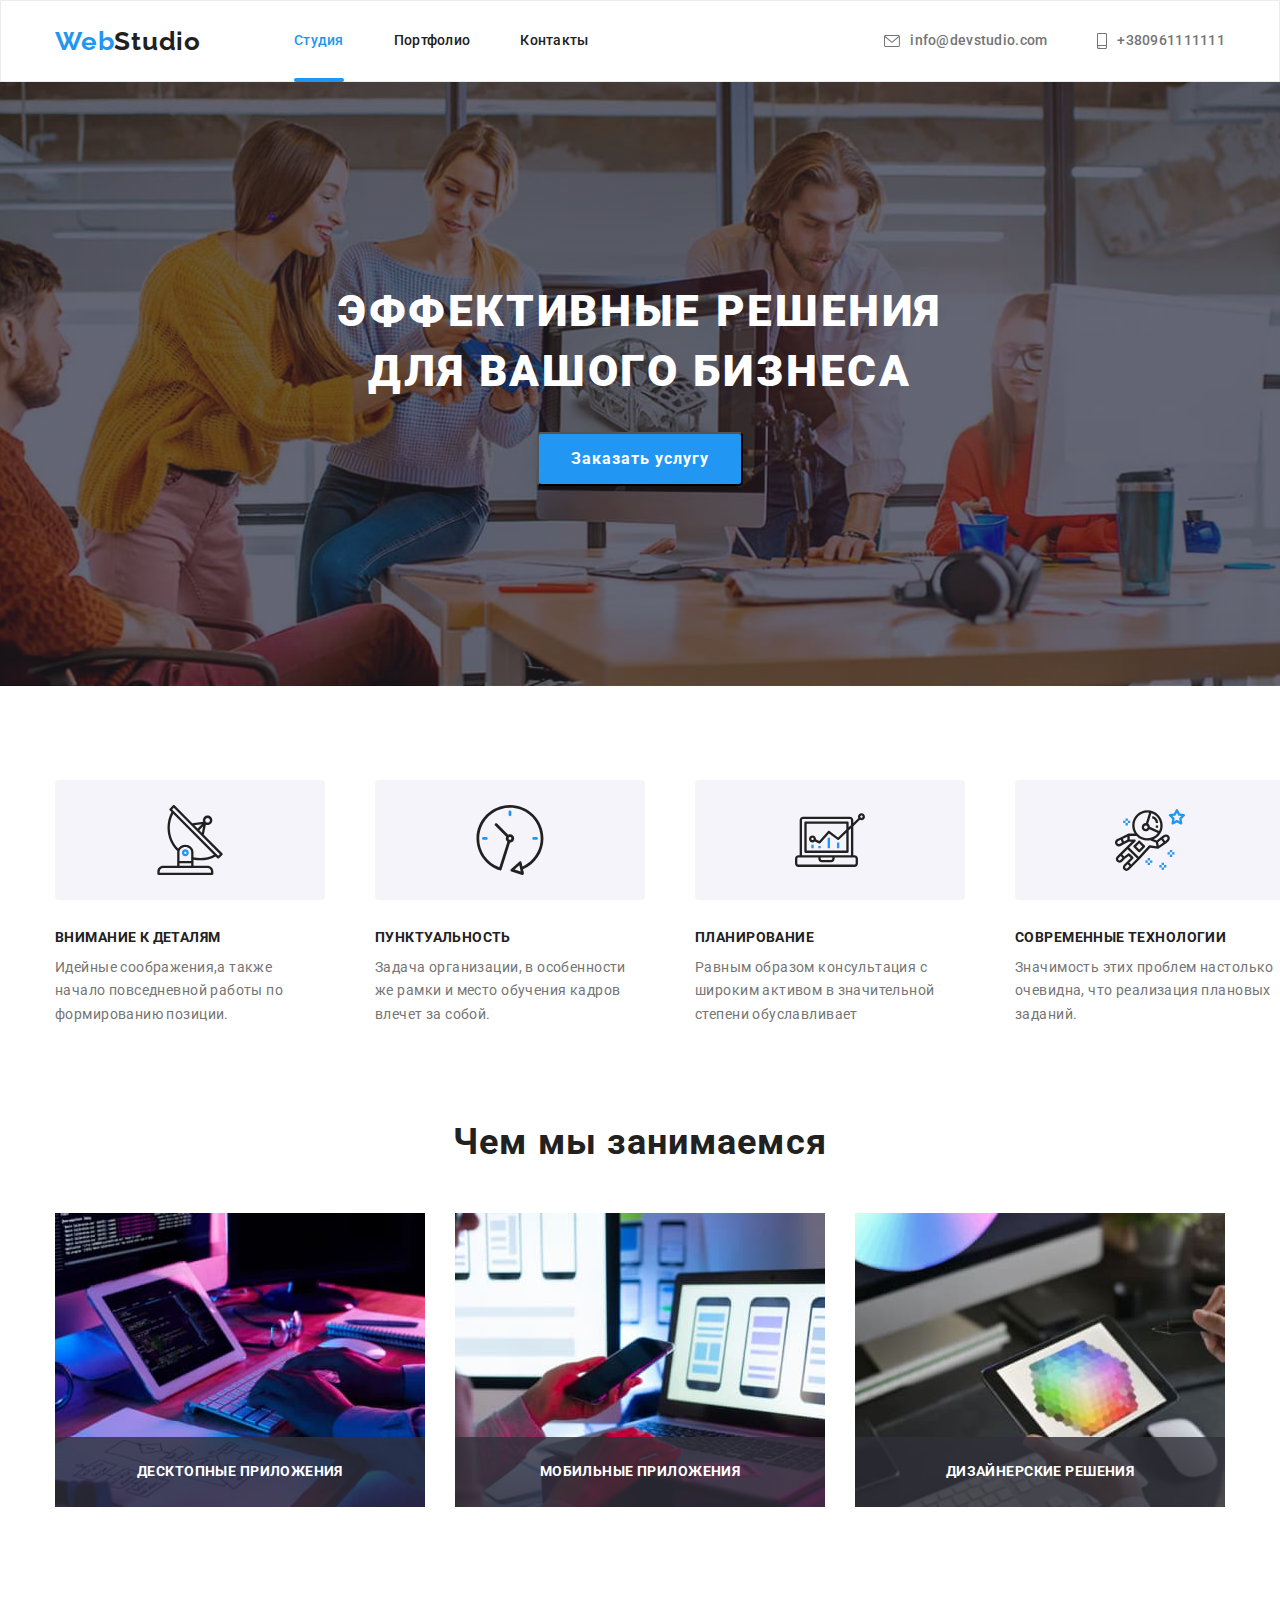
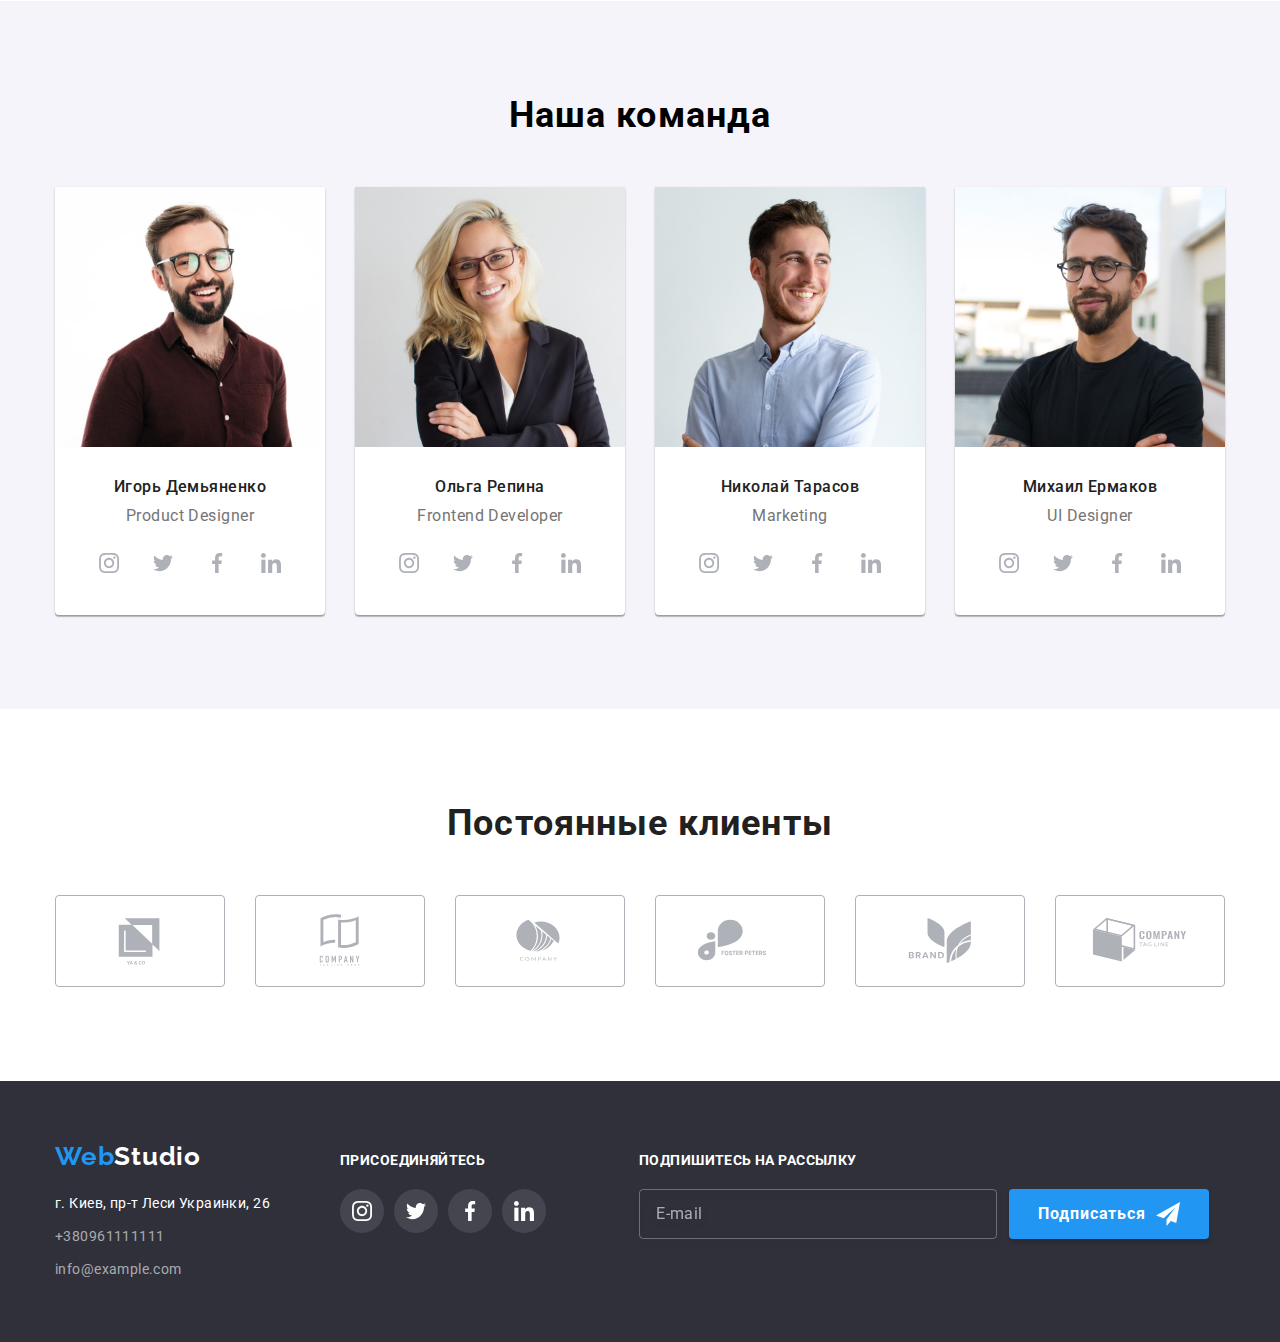
==== index.html @ d804adb1 "u" ====
<!DOCTYPE html>
<html lang="ru">
  <head>
    <meta charset="UTF-8" />
    <meta http-equiv="X-UA-Compatible" content="IE=edge" />
    <meta name="viewport" content="width=device-width, initial-scale=1.0" />
    <title>Document</title>
    <link rel="preconnect" href="https://fonts.googleapis.com" />
    <link rel="preconnect" href="https://fonts.gstatic.com" crossorigin />
    <link
      href="https://fonts.googleapis.com/css2?family=Raleway:wght@700&family=Roboto:wght@400;500;700;900&display=swap"
      rel="stylesheet"
    />
    <link
      rel="stylesheet"
      href="https://cdnjs.cloudflare.com/ajax/libs/modern-normalize/1.1.0/modern-normalize.min.css"
    />
    <link rel="stylesheet" href="./css/styles.css" />
  </head>

  <body>
    <header class="header">
      <div class="container header-container">
        <a href="" class="link logo-header"
          >Web<span class="logo-dark">Studio</span></a
        >
        <nav class="header-nav">
          <ul class="list header-list">
            <li class="header-item">
              <a class="current link header-link" href="./index.html">Студия</a>
            </li>
            <li class="header-item">
              <a class="link header-link" href="./portfolio.html">Портфолио</a>
            </li>
            <li class="header-item">
              <a class="link header-link" href="">Контакты</a>
            </li>
          </ul>
        </nav>
        <ul class="list header-contact">
          <li class="header-item">
            <a class="link header-mail" href="mailto:info@devstudio.com">
              <svg class="header-image-icon" width="16" height="12">
                <use href="./image/icons.svg#icon-envelope"></use>
              </svg>
              info@devstudio.com</a
            >
          </li>
          <li class="header-item">
            <a class="link header-tel" href="tel:+380961111111">
              <svg class="header-image-icon" width="10" height="16">
                <use href="./image/icons.svg#icon-smartphone"></use>
              </svg>
              +380961111111</a
            >
          </li>
        </ul>
      </div>
    </header>
    <main>
      <section class="hero">
        <div class="container">
          <h1 class="hero-title">Эффективные решения для вашого бизнеса</h1>
          <button type="button" class="hero-btn" data-modal-open>
            Заказать услугу
          </button>
        </div>
      </section>
      <section class="section">
        <div class="container">
          <h2 class="visually-hidden">Заголовок</h2>
          <ul class="list section-list">
            <li class="section-item">
              <div class="section-img">
                <svg class="section-image-icon" width="70" height="70">
                  <use href="./image/icons.svg#icon-antenna"></use>
                </svg>
              </div>
              <div class="section-inform">
                <h3 class="section-pretitle">ВНИМАНИЕ К ДЕТАЛЯМ</h3>
                <p class="section-text">
                  Идейные соображения,а также начало повседневной работы по
                  формированию позиции.
                </p>
              </div>
            </li>
            <li class="section-item">
              <div class="section-img">
                <svg class="section-image-icon" width="70" height="70">
                  <use href="./image/icons.svg#icon-clock"></use>
                </svg>
              </div>
              <div class="section-inform">
                <h3 class="section-pretitle">ПУНКТУАЛЬНОСТЬ</h3>
                <p class="section-text">
                  Задача организации, в особенности же рамки и место обучения
                  кадров влечет за собой.
                </p>
              </div>
            </li>
            <li class="section-item">
              <div class="section-img">
                <svg class="section-image-icon" width="70" height="70">
                  <use href="./image/icons.svg#icon-diagram"></use>
                </svg>
              </div>
              <div class="section-inform">
                <h3 class="section-pretitle">ПЛАНИРОВАНИЕ</h3>
                <p class="section-text">
                  Равным образом консультация с широким активом в значительной
                  степени обуславливает
                </p>
              </div>
            </li>
            <li class="section-item">
              <div class="section-img">
                <svg class="section-image-icon" width="70" height="70">
                  <use href="./image/icons.svg#icon-astronaut"></use>
                </svg>
              </div>
              <div class="section-inform">
                <h3 class="section-pretitle">СОВРЕМЕННЫЕ ТЕХНОЛОГИИ</h3>
                <p class="section-text">
                  Значимость этих проблем настолько очевидна, что реализация
                  плановых заданий.
                </p>
              </div>
            </li>
          </ul>
        </div>
      </section>
      <section class="work">
        <div class="container">
          <h2 class="work-title">Чем мы занимаемся</h2>
          <ul class="list work-list">
            <li class="work-item">
              <div class="work-item-img">
                <img
                  src="./image/img1.jpg"
                  alt="работа на планшете"
                  width="370"
                  height="294"
                />
                <p class="work-item-text">Десктопные приложения</p>
              </div>
            </li>
            <li class="work-item">
              <div class="work-item-img">
                <img
                  src="./image/img2.jpg"
                  alt="работа за ноутом"
                  width="370"
                  height="294"
                />
                <p class="work-item-text">Мобильные приложения</p>
              </div>
            </li>
            <li class="work-item">
              <div class="work-item-img">
                <img
                  src="./image/img3.jpg"
                  alt="работа на планшете2"
                  width="370"
                  height="294"
                />
                <p class="work-item-text">Дизайнерские решения</p>
              </div>
            </li>
          </ul>
        </div>
      </section>
      <section class="content">
        <div class="container">
          <h2 class="content-title">Наша команда</h2>
          <ul class="list content-list">
            <li class="content-item">
              <img
                src="./image/img4.jpg"
                alt="Игорь Демьяненко"
                width="270"
                height="260"
              />
              <div class="content-text">
                <h3 class="content-after-title">Игорь Демьяненко</h3>
                <p class="content-headline" lang="en">Product Designer</p>
                <ul class="content-team-list list">
                  <li class="content-team-item">
                    <a href="" class="content-team-link">
                      <svg class="content-team-icon" width="20" height="20">
                        <use href="./image/icons.svg#icon-instagram"></use>
                      </svg>
                    </a>
                  </li>
                  <li class="content-team-item">
                    <a href="" class="content-team-link">
                      <svg class="content-team-icon" width="20" height="20">
                        <use href="./image/icons.svg#icon-twitter"></use>
                      </svg>
                    </a>
                  </li>
                  <li class="content-team-item">
                    <a href="" class="content-team-link">
                      <svg class="content-team-icon" width="20" height="20">
                        <use href="./image/icons.svg#icon-facebook"></use>
                      </svg>
                    </a>
                  </li>
                  <li class="content-team-item">
                    <a href="" class="content-team-link">
                      <svg class="content-team-icon" width="20" height="20">
                        <use href="./image/icons.svg#icon-linkedin"></use>
                      </svg>
                    </a>
                  </li>
                </ul>
              </div>
            </li>
            <li class="content-item">
              <img
                src="./image/img5.jpg"
                alt="Ольга Репина"
                width="270"
                height="260"
              />
              <div class="content-text">
                <h3 class="content-after-title">Ольга Репина</h3>
                <p class="content-headline" lang="en">Frontend Developer</p>
                <ul class="content-team-list list">
                  <li class="content-team-item">
                    <a href="" class="content-team-link">
                      <svg class="content-team-icon" width="20" height="20">
                        <use href="./image/icons.svg#icon-instagram"></use>
                      </svg>
                    </a>
                  </li>
                  <li class="content-team-item">
                    <a href="" class="content-team-link">
                      <svg class="content-team-icon" width="20" height="20">
                        <use href="./image/icons.svg#icon-twitter"></use>
                      </svg>
                    </a>
                  </li>
                  <li class="content-team-item">
                    <a href="" class="content-team-link">
                      <svg class="content-team-icon" width="20" height="20">
                        <use href="./image/icons.svg#icon-facebook"></use>
                      </svg>
                    </a>
                  </li>
                  <li class="content-team-item">
                    <a href="" class="content-team-link">
                      <svg class="content-team-icon" width="20" height="20">
                        <use href="./image/icons.svg#icon-linkedin"></use>
                      </svg>
                    </a>
                  </li>
                </ul>
              </div>
            </li>
            <li class="content-item">
              <img
                src="./image/img6.jpg"
                alt="Николай Тарасов"
                width="270"
                height="260"
              />
              <div class="content-text">
                <h3 class="content-after-title">Николай Тарасов</h3>
                <p class="content-headline" lang="en">Marketing</p>
                <ul class="content-team-list list">
                  <li class="content-team-item">
                    <a href="" class="content-team-link">
                      <svg class="content-team-icon" width="20" height="20">
                        <use href="./image/icons.svg#icon-instagram"></use>
                      </svg>
                    </a>
                  </li>
                  <li class="content-team-item">
                    <a href="" class="content-team-link">
                      <svg class="content-team-icon" width="20" height="20">
                        <use href="./image/icons.svg#icon-twitter"></use>
                      </svg>
                    </a>
                  </li>
                  <li class="content-team-item">
                    <a href="" class="content-team-link">
                      <svg class="content-team-icon" width="20" height="20">
                        <use href="./image/icons.svg#icon-facebook"></use>
                      </svg>
                    </a>
                  </li>
                  <li class="content-team-item">
                    <a href="" class="content-team-link">
                      <svg class="content-team-icon" width="20" height="20">
                        <use href="./image/icons.svg#icon-linkedin"></use>
                      </svg>
                    </a>
                  </li>
                </ul>
              </div>
            </li>
            <li class="content-item">
              <img
                src="./image/img7.jpg"
                alt="Михаил Ермаков"
                width="270"
                height="260"
              />
              <div class="content-text">
                <h3 class="content-after-title">Михаил Ермаков</h3>
                <p class="content-headline" lang="en">UI Designer</p>
                <ul class="content-team-list list">
                  <li class="content-team-item">
                    <a href="" class="content-team-link">
                      <svg class="content-team-icon" width="20" height="20">
                        <use href="./image/icons.svg#icon-instagram"></use>
                      </svg>
                    </a>
                  </li>
                  <li class="content-team-item">
                    <a href="" class="content-team-link">
                      <svg class="content-team-icon" width="20" height="20">
                        <use href="./image/icons.svg#icon-twitter"></use>
                      </svg>
                    </a>
                  </li>
                  <li class="content-team-item">
                    <a href="" class="content-team-link">
                      <svg class="content-team-icon" width="20" height="20">
                        <use href="./image/icons.svg#icon-facebook"></use>
                      </svg>
                    </a>
                  </li>
                  <li class="content-team-item">
                    <a href="" class="content-team-link">
                      <svg class="content-team-icon" width="20" height="20">
                        <use href="./image/icons.svg#icon-linkedin"></use>
                      </svg>
                    </a>
                  </li>
                </ul>
              </div>
            </li>
          </ul>
        </div>
      </section>
      <section class="client">
        <div class="container">
          <h2 class="client-title">Постоянные клиенты</h2>
          <ul class="client-list list">
            <li class="client-item">
              <a href="" class="client-link">
                <svg class="client-icon" width="106" height="60">
                  <use href="./image/icons.svg#icon-YACO"></use>
                </svg>
              </a>
            </li>
            <li class="client-item">
              <a href="" class="client-link">
                <svg class="client-icon" width="106" height="60">
                  <use href="./image/icons.svg#icon-TAGLANE"></use>
                </svg>
              </a>
            </li>
            <li class="client-item">
              <a href="" class="client-link">
                <svg class="client-icon" width="106" height="60">
                  <use href="./image/icons.svg#icon-COMPANY"></use>
                </svg>
              </a>
            </li>
            <li class="client-item">
              <a href="" class="client-link">
                <svg class="client-icon" width="106" height="60">
                  <use href="./image/icons.svg#icon-FOSTER"></use>
                </svg>
              </a>
            </li>
            <li class="client-item">
              <a href="" class="client-link">
                <svg class="client-icon" width="106" height="60">
                  <use href="./image/icons.svg#icon-BRAND"></use>
                </svg>
              </a>
            </li>
            <li class="client-item">
              <a href="" class="client-link">
                <svg class="client-icon" width="106" height="60">
                  <use href="./image/icons.svg#icon-TAG"></use>
                </svg>
              </a>
            </li>
          </ul>
        </div>
      </section>
    </main>
    <footer class="footer">
      <div class="container footer-container">
        <div class="footer-address">
          <a href="" class="link logo-footer"
            >Web<span class="logo-white">Studio</span></a
          >
          <address>
            <ul class="list footer-list">
              <li class="footer-item">
                <a
                  class="link footer-link-location"
                  href="https://goo.gl/maps/i7HhmgkpNzpsG96B9"
                  target="_blank"
                  rel="noopener noreferrer"
                  >г. Киев, пр-т Леси Украинки, 26</a
                >
              </li>
              <li class="footer-item">
                <a class="link footer-link-tel" href="tel:+380961111111"
                  >+380961111111</a
                >
              </li>
              <li class="footer-item">
                <a class="link footer-link-mail" href="mailto:info@example.com"
                  >info@example.com</a
                >
              </li>
            </ul>
          </address>
        </div>
        <div class="footer-socialnetwork">
          <p class="footer-title">присоединяйтесь</p>
          <ul class="footer-network-list list">
            <li class="footer-network-item">
              <a href="" class="footer-network-link">
                <svg class="footer-network-icon" width="20" height="20">
                  <use href="./image/icons.svg#icon-instagram"></use>
                </svg>
              </a>
            </li>
            <li class="footer-network-item">
              <a href="" class="footer-network-link">
                <svg class="footer-network-icon" width="20" height="20">
                  <use href="./image/icons.svg#icon-twitter"></use>
                </svg>
              </a>
            </li>
            <li class="footer-network-item">
              <a href="" class="footer-network-link">
                <svg class="footer-network-icon" width="20" height="20">
                  <use href="./image/icons.svg#icon-facebook"></use>
                </svg>
              </a>
            </li>
            <li class="footer-network-item">
              <a href="" class="footer-network-link">
                <svg class="content-team-icon" width="20" height="20">
                  <use href="./image/icons.svg#icon-linkedin"></use>
                </svg>
              </a>
            </li>
          </ul>
        </div>
      
        <form class="subscribe-form">
          <p class="subscribe-name">Подпишитесь на рассылку</p>
          <div class="subscribe-wrapper">
              <input class="subscribe-input" type="text" name="subscribe" id="sbscr" placeholder="E-mail" />
              <button class="subscribe-btn" type="submit">Подписаться
                  <svg class="subscribe-icon" width="24" height="24">
                      <use href="./image/icons.svg#icon-footer-form"></use>
                  </svg>
              </button>
          </div>
      </form>
      </div>
    </footer>

    <div class="backdrop is-hidden" data-modal>
      <div class="modal is-hidden">
        <button type="button" class="modal-close-btn" data-modal-close>
          <svg class="modal-icon-close" 
            width="18" 
            height="18">
            <use href="./image/icons.svg#icon-close"></use>
          </svg>
        </button>

          <p class="contakt-form-text">Оставьте свои данные, мы вам перезвоним</p>
          
          <form class="contakt-form">

          <label class="contakt-form-field" for="name">Имя</label>
            <span class="contakt-form-imput-wrapper">
              <input name="user_name" class="contakt-form-input" type="text" required
              minlength="3" maxlength="10" pattern="^[a-zA-Z]+$"/>
                <svg class="contakt-form-input-icon" 
                  width="18" 
                  height="18">
                <use href="./image/icons.svg#icon-person-name"></use>
                </svg>
            </span>


          <label class="contakt-form-field" for="phone">Телефон</label>
            <span class="contakt-form-imput-wrapper">
              <input name="user_phone" class="contakt-form-input" type="tel"required/>
                <svg class="contakt-form-input-icon" 
                  width="18" 
                  height="18">
                <use href="./image/icons.svg#icon-form-imput-tel"></use>
                </svg>
            </span>


          <label class="contakt-form-field" for="email">Почта</label>
            <span class="contakt-form-imput-wrapper">
              <input name="user_mail" class="contakt-form-input" type="tel"required/>
                <svg class="contakt-form-input-icon" 
                  width="18" 
                  height="18">
                <use href="./image/icons.svg#icon-form-imput-mail"></use>
                </svg>
            </span>

          <label class="contakt-form-field" for="comments">Комментарий</label>
            <textarea name="user_message" class="contakt-form-message" placeholder="Введите текст"></textarea>

          <div class="contact-form-checkbox-wrapper">
            <input type="checkbox" name="accept-policy" class="chackbox-accept-policy visually-hidden"
              id="message" required />
            <label for="message" class="contact-form-checkbox-agreement">Соглашаюсь с рассылкой и принимаю&nbsp;
              <a class="policy" href="">Условия договора</a></label>
          </div>


      <button class="contact-form-submit-btn" type="submit">Отправить</button>
  </form>
      </div>
    </div>
    <script src="./js/modal.js"></script>
  </body>
</html>
---- css/styles.css ----
:root{
  --main-color: #212121;
  --color-title: #FFFFFF;
  --text-color: #757575;
  --color-hover: #2196F3;
  --background-header: #FFFFFF;
  --background-hero: #2F303A;
  --background-section: #E5E5E5;
  --background-content:#F5F4FA;
  --footer-color-logo: #FFFFFF;
  --header-boder-color: #ECECEC;
  --border-color:  #EEEEEE;
  --background-icon: #AFB1B8;
  --footer-icon: rgba(255, 255, 255, 0.1);
}
  


body {
  font-family: Roboto, sans-serif;  
}

h1,
h2,
h3,
p,
ul {
  margin: 0;
  padding: 0;
}


.list {
  list-style: none;
}

.link {
  text-decoration: none;
}

.visually-hidden {
  position: absolute;
  width: 1px;
  height: 1px;
  margin: -1px;
  border: 0;
  padding: 0;

  white-space: nowrap;
  clip-path: inset(100%);
  clip: rect(0 0 0 0);
  overflow: hidden;
}


.container{
  width: 1200px;
  padding-left: 15px;
  padding-right: 15px;
  margin: 0 auto;
}

img{
  display: block;
}

/* ---------------------------HEADER-----------------------------*/
.header {
  background-color: var(--header-background);

  border: 1px solid var(--header-boder-color);
}

.header-container {
  display: flex;
  align-items: center;
}
.header-list{
  display: flex;
  text-align: center;
}

.header-list .current {
  color: var(--color-hover);
}
.header-list .current {
  color: var(--color-hover);
}

.logo-header {
  display: inline-block;
  
  font-family: Raleway;
  font-weight: 700;
  font-size: 26px;
  line-height: 1.19;
  letter-spacing: 0.03em;

  color: var(--color-hover);

  margin-right: 93px;
  padding-top: 24px;
  padding-bottom: 24px;
}

.logo-dark {
  color: var(--main-color);
}


.header-item {
  
  font-weight: 500;
  font-size: 14px;
  line-height: 1.14;
  letter-spacing: 0.02em;

  color: var(--main-color);
  accent-color: green;
  
}

.header-item:not(:last-child) {
  margin-right: 50px;
}

.header-link {
  position: relative;
  display: inline-block;
  color: var(--main-color);
  padding: 32px 0;
  transition: color 250ms cubic-bezier(0.4, 0, 0.2, 1);
}

.header-link:hover,
.header-link:focus {
  color: var(--color-hover);
}

.current::after {
  display: block;
  position: absolute;
  bottom: -1px;
  content: '';
  width: 100%;
  height: 4px;
  background: #2196F3;
  border-radius: 2px;
 }


 .header-contact {
  display: flex;
  margin-left: auto;
}

.header-mail {
  font-weight: 500;
  font-size: 14px;
  line-height: 1.14;
  letter-spacing: 0.02em;

  color: var(--text-color);

  display: flex;
  align-items: center;
  padding: 32px 0;
  transition: color 250ms cubic-bezier(0.4, 0, 0.2, 1);
}

.header-image-icon {

  margin-right: 10px;
  fill: currentColor;
}

.header-tel {
  font-weight: 500;
  font-size: 14px;
  line-height: 1.14;
  letter-spacing: 0.02em;

  color: var(--text-color);

  display: flex;
  align-items: center;
  padding: 32px 0;
  transition: color 250ms cubic-bezier(0.4, 0, 0.2, 1);
}


.header-mail:hover,
.header-mail:focus {
  color: var(--color-hover);
}

.header-tel:hover,
.header-tel:focus {
  color: var(--color-hover);
}

/*------------------Hero-----------------*/

.hero {
  padding-top: 200px;
  padding-bottom: 200px;
  background-color: var(--background-hero);

  text-align: center;

  max-width:1600px;
  min-height: 600px;
  margin-left: auto;
  margin-right: auto;
  background-image: linear-gradient(
    rgba(47, 48, 58, 0.4), 
    rgba(47, 48, 58, 0.4)
  ), url(../image/ImgHERO.jpg);
  background-repeat: no-repeat;
  background-position: center;
  background-size: cover;
 
}


.hero-title {
  font-weight: 900;
  font-size: 44px;
  line-height: 1.36;
  letter-spacing: 0.06em;
  text-transform: uppercase;

  width: 696px;
 
  margin: auto;
  margin-bottom: 30px;
  
  color: var(--color-title);
}

.hero-btn {
  font-family: inherit;
  font-weight: 700;
  font-size: 16px;
  line-height: 1.87;
  text-align: center;
  letter-spacing: 0.06em;

  color: var(--color-title);
  background-color: var(--color-hover);

  cursor: pointer;
  border-radius: 4px;
  box-shadow: 0px 4px 4px rgba(0, 0, 0, 0.15);
  

  padding: 10px 32px;
  transition: background-color 250ms cubic-bezier(0.4, 0, 0.2, 1);

}

.hero-btn:hover,
.hero-btn:focus {
  background-color: var(--color-hover);
}

/*---------------------section----------------*/

.section {
  padding-top: 94px;
  padding-bottom: 94px;
  background-color: var(--section-background);
}

.section-list {
  display: flex;
}

.section-item:not(:last-child) {
  margin-right: 50px; /*?*/
}

.section-pretitle {
  font-weight: 700;
  font-size: 14px;
  line-height: 1.14;
  letter-spacing: 0.03em;
  text-transform: uppercase;

  color: var(--main-color);

  margin-bottom: 10px;
}

.section-text {
  font-weight: 400;
  font-size: 14px;
  line-height: 1.71;
  letter-spacing: 0.03em;

  color: var(--text-color);
}

.section-item {
  width: 270px;
  justify-content: center;
}

.section-image-list {
  display: flex;
  justify-content: center;
}

.section-image-item + .section-image-item {
  margin-left: 30px;
}

.section-img {
  width: 270px;
  height: 120px;
  display: flex;
  justify-content: center;
  align-items: center;
  border-radius: 4px;
  margin-bottom: 30px;


  background-color: #F5F4FA;
  color: #212121;
}

.section-image-icon{
  fill: currentColor;
}


/*----WORK---*/
.work {
  padding-bottom: 94px;
}

.work-list {
  display: flex;
}
.work-item:not(:last-child) {
  margin-right: 30px;
}

.work-title {
  font-weight: 700;
  font-size: 36px;
  line-height: 42px;
  text-align: center;
  letter-spacing: 0.03em;

  color: var(--main-color);

  margin-bottom: 50px;
}

.work-item {
  position: relative;
  display: flex;
}

.work-item-text {
position: absolute;

display: flex;
align-items: flex-end;
justify-content: center;
align-items: center;

font-family: 'Roboto';
font-weight: 700;
font-size: 14px;
line-height: 1.14;
text-align: center;

letter-spacing: 0.03em;
text-transform: uppercase;

background: rgba(47, 48, 58, 0.8);
color: #FFFFFF;


left: 0;
bottom: 0;
width: 100%;
height: 70px;
}


/*------------------------Content---------------*/

.content {
  padding-top: 94px;
  padding-bottom: 94px;
  background-color: var(--background-content);
}

.content-title {
  font-weight: 700;
  font-size: 36px;
  line-height: 1.16;
  text-align: center;
  letter-spacing: 0.03em;

  color: var(--content-title);

  margin-bottom: 50px;
}

.content-list {
  display: flex;
}

.content-item {
  height: 428px;

  width: 270px;
  border-radius: 0px 0px 4px 4px;
  background-color: var(--background-header);
  box-shadow: 0px 1px 3px rgba(0, 0, 0, 0.12), 
              0px 1px 1px rgba(0, 0, 0, 0.14), 
              0px 2px 1px rgba(0, 0, 0, 0.2);
  
}

.content-item:not(:last-child) {
  margin-right: 30px;
}

.content-text {
  padding: 30px 0;
}

.content-after-title {
  font-weight: 500;
  font-size: 16px;
  line-height: 1.19;
  text-align: center;
  letter-spacing: 0.03em;
  
  color: var(--main-color);

  margin-bottom: 10px;
}

.content-headline {
  font-weight: 400;
  font-size: 16px;
  line-height: 1.19;
  text-align: center;
  letter-spacing: 0.03em;
  color: var(--text-color);

  margin-bottom: 16px;
}

.content-team-list {
  display: flex;
  justify-content: center;
}

.content-team-item + .content-team-item {
  margin-left: 10px;
}

.content-team-link {
  width: 44px;
  height: 44px;
  display: flex;
  justify-content: center;
  align-items: center;
  border-radius: 50%;

  background-color: var(--background-header);
  color: var(--background-icon);
  transition: background-color 250ms cubic-bezier(0.4, 0, 0.2, 1);
}

.content-team-icon{
  fill: currentColor;
}

.content-team-link:hover,
.content-team-link:focus {
  background-color: var(--color-hover);
  color: var(--color-title);
}

.content-team-link:hover .content-team-icon,
.content-team-link:focus .content-team-icon {
  fill: var(--color-title);
}

/*-----------CLIENT--------------*/
.client {
  padding-top: 94px;
  padding-bottom: 94px;
}

.client-title {
  font-weight: 700;
  font-size: 36px;
  line-height: 1.16;
  text-align: center;
  letter-spacing: 0.03em;

  color: var(--main-color);

  margin-bottom: 50px;

}

.client-list {
  display: flex;
  justify-content: center;

}

.client-link {
  width: 170px;
  height: 92px;
  display: flex;
  justify-content: center;
  align-items: center;
  border-radius: 4px;
  border: 1px solid var(--background-icon);

  background-color: var(--background-header);
  color: var(--background-icon);
  transition: fill 250ms cubic-bezier(0.4, 0, 0.2, 1), border 250ms cubic-bezier(0.4, 0, 0.2, 1);

}

.client-item + .client-item {
  margin-left: 30px;
}

.client-icon {
 fill: currentColor;
}

.client-link:hover,
.client-link:focus {
  border: 1px solid var(--color-hover)
}

.client-link:hover .client-icon,
.client-link:focus .client-icon {
  fill: var(--color-hover);
}
/*------------Footer--------------*/

.footer {
  padding-top: 60px;
  padding-bottom: 60px;
  background-color: var(--background-hero);
}

.footer-container {
  display: flex;
  align-items: baseline;

}

.footer-address {
  margin-right: 70px;
}
.logo-white {
  color:var(--footer-color-logo);
}

.logo-footer {
  display: inline-block;
  
  font-family: Raleway;
  font-weight: 700;
  font-size: 26px;
  line-height: 1.19;
  letter-spacing: 0.03em;

  color: var(--color-hover);
  
  margin-bottom: 20px;
}

.footer-item:not(:last-child) {
  margin-bottom: 9px;
}


.footer-link-location {
  font-family: Roboto;
  font-style: normal;
  font-weight: 400;
  font-size: 14px;
  line-height: 1.71;
  letter-spacing: 0.03em;

  color: var(--color-title);

  margin-bottom: 9px;
  transition: color 250ms cubic-bezier(0.4, 0, 0.2, 1)

}

.footer-link-tel,
.footer-link-mail {
  font-weight: 400;
  font-style: normal;
  font-size: 14px;
  line-height: 1.71;
  letter-spacing: 0.03em;
  color: rgba(255, 255, 255, 0.6);
  transition: color 250ms cubic-bezier(0.4, 0, 0.2, 1)
}

.footer-tel {
  margin-bottom: 9px;
}

.footer-link-location:hover,
.footer-link-location:focus {
  color: #2196F3;
}

.footer-link-tel:hover,
.footer-link-tel:focus {
  color: #2196F3;
}

.footer-link-mail:hover,
.footer-link-mail:focus {
  color: #2196F3;
}


.footer-socialnetwork {
  margin-right: 93px;
}


.footer-title {
  font-weight: bold;
  font-size: 14px;
  line-height: 1.14;
  letter-spacing: 0.03em;
  text-transform: uppercase;
  

  color: #FFFFFF;

  margin-bottom: 20px;
}

.footer-network-list {
  display: flex;

}

.footer-network-link {
  width: 44px;
  height: 44px;
  display: flex;
  justify-content: center;
  align-items: center;
  border-radius: 50%;

  background-color: var(--footer-icon);
  color: var(--color-title);
  transition: background-color 250ms cubic-bezier(0.4, 0, 0.2, 1);
}

.footer-network-item:not(:last-child) {
  margin-right: 10px;
}

.footer-network-icon {
  fill: currentColor;
}

.footer-network-link:hover,
.footer-network-link:focus {
  background-color: var(--color-hover);
}

/*------------FORM FOOTER-----------*/

/*+*/.subscribe-name {
  margin-bottom: 20px;
  font-weight: 700;
  font-size: 14px;
  line-height: 1.14;
  letter-spacing: 0.03em;
  text-transform: uppercase;

  color: var(--color-title);
}

/*+*/.subscribe-wrapper {
  display: flex;
}

/*+*/.subscribe-input {
  width: 358px;
  height: 50px;
  padding-left: 16px;
  margin-right: 12px;

  border: 1px solid rgba(255, 255, 255, 0.3);
  box-sizing: border-box;
  filter: drop-shadow(0px 4px 4px rgba(0, 0, 0, 0.15));
  border-radius: 4px;

  background-color: transparent;
  color: var(--color-title);
  transition: border-color 250ms cubic-bezier(0.4, 0, 0.2, 1);
  }

  .subscribe-input:focus {
    outline: none;
    border-color: var(--color-hover);
  }

/*+*/.subscribe-input::placeholder {
  display: flex;
  align-items: center;

  font-weight: 400;
  font-size: 16px;
  line-height: 1.25;
  letter-spacing: 0.03em;

  color: rgba(255, 255, 255, 0.6);
}

/*+*/.subscribe-btn {
  display: flex;
  justify-content: center;
  align-items: center;
  width: 200px;
  height: 50px;
  padding: 0;
  cursor: pointer;
  
  box-shadow: 0px 4px 4px rgba(0, 0, 0, 0.15);
  border-radius: 4px;
  border: none;
  background: var(--color-hover);

  font-weight: 700;
  font-size: 16px;
  line-height: 30px;

  text-align: center;
  letter-spacing: 0.06em;

  color: var(--color-title);
}

/*+*/.subscribe-icon {
  margin-left: 10px;
}


  


/*--------------------Navigation----------------*/
.navigation {
  padding-top: 94px;
  padding-bottom: 94px;
}

.navigation-list {
  display: flex;
  justify-content: center;
  margin-bottom: 50px;
}

.navigation-list .active {
  background-color: var(--color-hover);
  box-shadow: 0px 3px 1px rgba(0, 0, 0, 0.1), 0px 1px 2px rgba(0, 0, 0, 0.08), 0px 2px 2px rgba(0, 0, 0, 0.12);
  border-radius: 4px;
  color: var(--background-header);
}

.btn-item:not(:last-child) {
  margin-right: 8px;
}

.navigation-btn {
  font-weight: 500;
  font-size: 16px;
  line-height: 1.62;
  text-align: center;
  letter-spacing: 0.03em; 

  color: var(--main-color);
  background-color: var(--background-content);
  border-radius: 4px;
  border: var(--border-color);

  cursor: pointer;

  padding: 6px 22px;
  transition: background-color 250ms cubic-bezier(0.4, 0, 0.2, 1),
  color 250ms cubic-bezier(0.4, 0, 0.2, 1), 
  box-shadow 250ms cubic-bezier(0.4, 0, 0.2, 1);
}

.navigation-btn:not(:last-child) {
  margin-right: 8px;
}


.navigation-btn:hover,
.navigation-btn:focus {
  background-color: var(--color-hover);
  color: var(--footer-color-logo);
  box-shadow: 0px 3px 1px rgba(0, 0, 0, 0.1), 
              0px 1px 2px rgba(0, 0, 0, 0.08), 
              0px 2px 2px rgba(0, 0, 0, 0.12);
}

.nav-list {
  display: flex;
  flex-wrap: wrap;
}

.navigation-item {
  text-align: left;
  width: 370px;
  margin-right: 30px;
  margin-bottom: 30px;


}

.navigation-link {
  display: block;
}

.navigation-item:nth-child(3n) {
  margin-right: 0;
}

.navigation-item:nth-last-child(-n + 3) {
  margin-bottom: 0;
}

.navigation-link:hover,
.navigation-link:focus {
  box-shadow: 0px 1px 1px rgba(0, 0, 0, 0.12), 
              0px 4px 4px rgba(0, 0, 0, 0.06), 
              1px 4px 6px rgba(0, 0, 0, 0.16);

}

.nav-text {
  padding: 20px 24px;

  border: 1px solid var(--border-color);
}

.navigation-title {
  font-weight: 700;
  font-size: 18px;
  line-height: 2.00; 
  letter-spacing: 0.06em;

  color: var(--main-color);

  margin-bottom: 4px;
}

.navigation-text {
  font-weight: 400;
  font-size: 16px;
  line-height: 1.87;
  letter-spacing: 0.03em;

  color: var(--text-color);
}

.navigation-link-img {
  position: relative;
  overflow: hidden;
}

.overlay{
position: absolute;
font-family: 'Roboto';
font-weight: 400;
font-size: 18px;
line-height: 1.56;
letter-spacing: 0.03em;
text-align: left;
background-color: rgba(33, 150, 243, 0.9);
color: var(--color-title);
padding: 63px 24px; 
top: 0;
left: 0;
width: 100%;
height: 100%;
transform: translateY(100%);
transition: transform 250ms cubic-bezier(0.4, 0, 0.2, 1);
}

.navigation-link:hover .overlay,
.navigation-link:focus .overlay {
  transform: translateY(0%)
}

/*-----------------MODAL-----------------------*/

.backdrop{
  position: fixed;
  top: 0;
  left: 0;
  width: 100vw;
  height: 100vh;
  background-color: rgba(0, 0, 0, 0.2);
  transition: opacity 250ms cubic-bezier(0.4, 0, 0.2, 1), visibility 250ms cubic-bezier(0.4, 0, 0.2, 1);
}

.backdrop.is-hidden {
  opacity: 0;
  visibility: hidden;
  pointer-events: none;
  }


.modal {
  position: absolute;
  top: 50%;
  left: 50%;
  transform: translate(-50%, -50%);
  width: 528px;
  height: 581px;

  background-color: #FFFFFF;
  box-shadow: 0px 1px 3px rgba(0, 0, 0, 0.12), 0px 1px 1px rgba(0, 0, 0, 0.14), 0px 2px 1px rgba(0, 0, 0, 0.2);
  border-radius: 4px;

  padding: 40px;
}

.modal-close-btn {
  position: absolute;

  display: flex;
  justify-content: center;
  align-items: center;

  top: 8px;
  right: 8px;
  width: 30px;
  height: 30px;
  
  border-radius: 50%;
  background: #FFFFFF;
  border: 1px solid rgba(0, 0, 0, 0.1);
  box-sizing: border-box;
  padding: 0;
  cursor: pointer;

}

.modal-close-btn:hover .modal-icon-close,
.modal-close-btn:focus .modal-icon-close {
  fill: var(--color-hover);
}

.modal-icon-close {
  transition: fill 250ms cubic-bezier(0.4, 0, 0.2, 1);
}

.contakt-form-input-icon {
  position: absolute;
  top: 50%;
  left: 12px;
  transform: translateY(-50%);
  display: block;
  transition: fill 250ms cubic-bezier(0.4, 0, 0.2, 1);
  }

  /*---------------------FORM---------------------*/
.contakt-form-text {
  font-weight: 700;
  font-size: 20px;
  line-height: 23px;
  text-align: center;
  letter-spacing: 0.03em;

  margin-bottom: 12px;

  color: #212121;
}

.contakt-form-field {
  display: block;

  font-family: 'Roboto';
  font-style: normal;
  font-weight: 400;
  font-size: 12px;
  line-height: 1.17;
  letter-spacing: 0.01em;

  color: #757575;

  margin-bottom: 4px;
}

  /*+*/.contakt-form-input {
  padding: 0;
  width: 100%;
  height: 40px;
  padding-left: 42px;

  border: 1px solid rgba(33, 33, 33, 0.2);
  box-sizing: border-box;
  border-radius: 4px;

  transition: border-color 250ms cubic-bezier(0.4, 0, 0.2, 1);
}

/*+*/.contakt-form-input:focus {
  outline: none;
  border-color: var(--color-hover);
}

/*+*/.contakt-form-input:focus + .contakt-form-input-icon{
  fill: var(--color-hover);
}

.contakt-form-input-icon{
  outline: none;
}

/*+*/.contakt-form-imput-wrapper {
  position: relative;
  display: block;

  margin-bottom: 10px;
}

/*+*/.contakt-form-input-icon{
  position: absolute;
  display: block;
  top: 50%;
  left: 12px;

  transform: translateY(-50%);
}

.contact-form-checkbox-wrapper {
  margin-bottom: 30px;
}

/*+*/.contakt-form-message{
  width: 100%;
  height: 120px;
  padding: 12px 16px;
  resize: none;
  margin-bottom: 20px;

  border: 1px solid rgba(33, 33, 33, 0.2);
  box-sizing: border-box;
  border-radius: 4px;
  transition: border-color 250ms cubic-bezier(0.4, 0, 0.2, 1)
}

/*+*/.contact-form-message::placeholder {
  color: rgba(117, 117, 117, 0.5);
}

/*+*/.contakt-form-message:focus{
  outline: none;
  border-color: var(--color-hover)
}

/*+*/.contact-form-submit-btn {
  display: flex;
  justify-content: center;
  align-items: center;
  text-align: center;
  width: 200px;
  height: 50px;
  padding: 0;
  margin: auto;
  
  font-weight: 700;
  font-size: 16px;
  line-height: 1.88;
  letter-spacing: 0.06em;

  color: var(--background-header);
  background: var(--color-hover);
  box-shadow: 0px 4px 4px rgba(0, 0, 0, 0.15);
  border-radius: 4px;
  transition: backround 250ms cubic-bezier(0.4, 0, 0.2, 1);
}

/*+*/.contact-form-checkbox-agreement::before {
  content: "";
  display: flex;
  justify-content: center;
  align-items: center;

  width: 16px;
  height: 16px;
  margin-right: 8px;
  margin-top: 3px;
  
  border: 2px solid var(--main-color);
  border-radius: 3px;
  cursor: pointer;
  transition: border-color 250ms cubic-bezier(0.4, 0, 0.2, 1);
}

/*+*/.contact-form-checkbox-agreement {
  display: flex;
  justify-content: center;
  font-weight: 400;
  font-size: 14px;
  line-height: 1.71;
  letter-spacing: 0.03em;

  color: var(--text-color);
  
}


/*+*/.chackbox-accept-policy:checked + .contact-form-checkbox-agreement::before {
  background-image: url(../image/icon-check.svg);
  background-position: center;
}

/*+*/.chackbox-accept-policy:focus + .contact-form-checkbox-agreement::before {
  outline: none;
  border-color: var(--color-hover);
}

/*+*/.chackbox-accept-policy:hover + .contact-form-checkbox-agreement::before {
  outline: none;
  border-color: var(--color-hover);
}

.contact-form-submit-btn:hover,
.contact-form-submit-btn:focus {
  background: #188CE8; 
}

/*+*/.policy {
  font-style: normal;
  font-weight: 400;
  font-size: 14px;
  line-height: 1.71;
  letter-spacing: 0.03em;
  text-decoration-line: underline;

  color:var(--color-hover);
}

/*+*/.visually-hidden {
  position: absolute;
  border: 0;
  padding: 0;
  white-space: nowrap;
  clip-path: inset(100%);
  clip: rect(0 0 0 0);
  overflow: hidden;
}
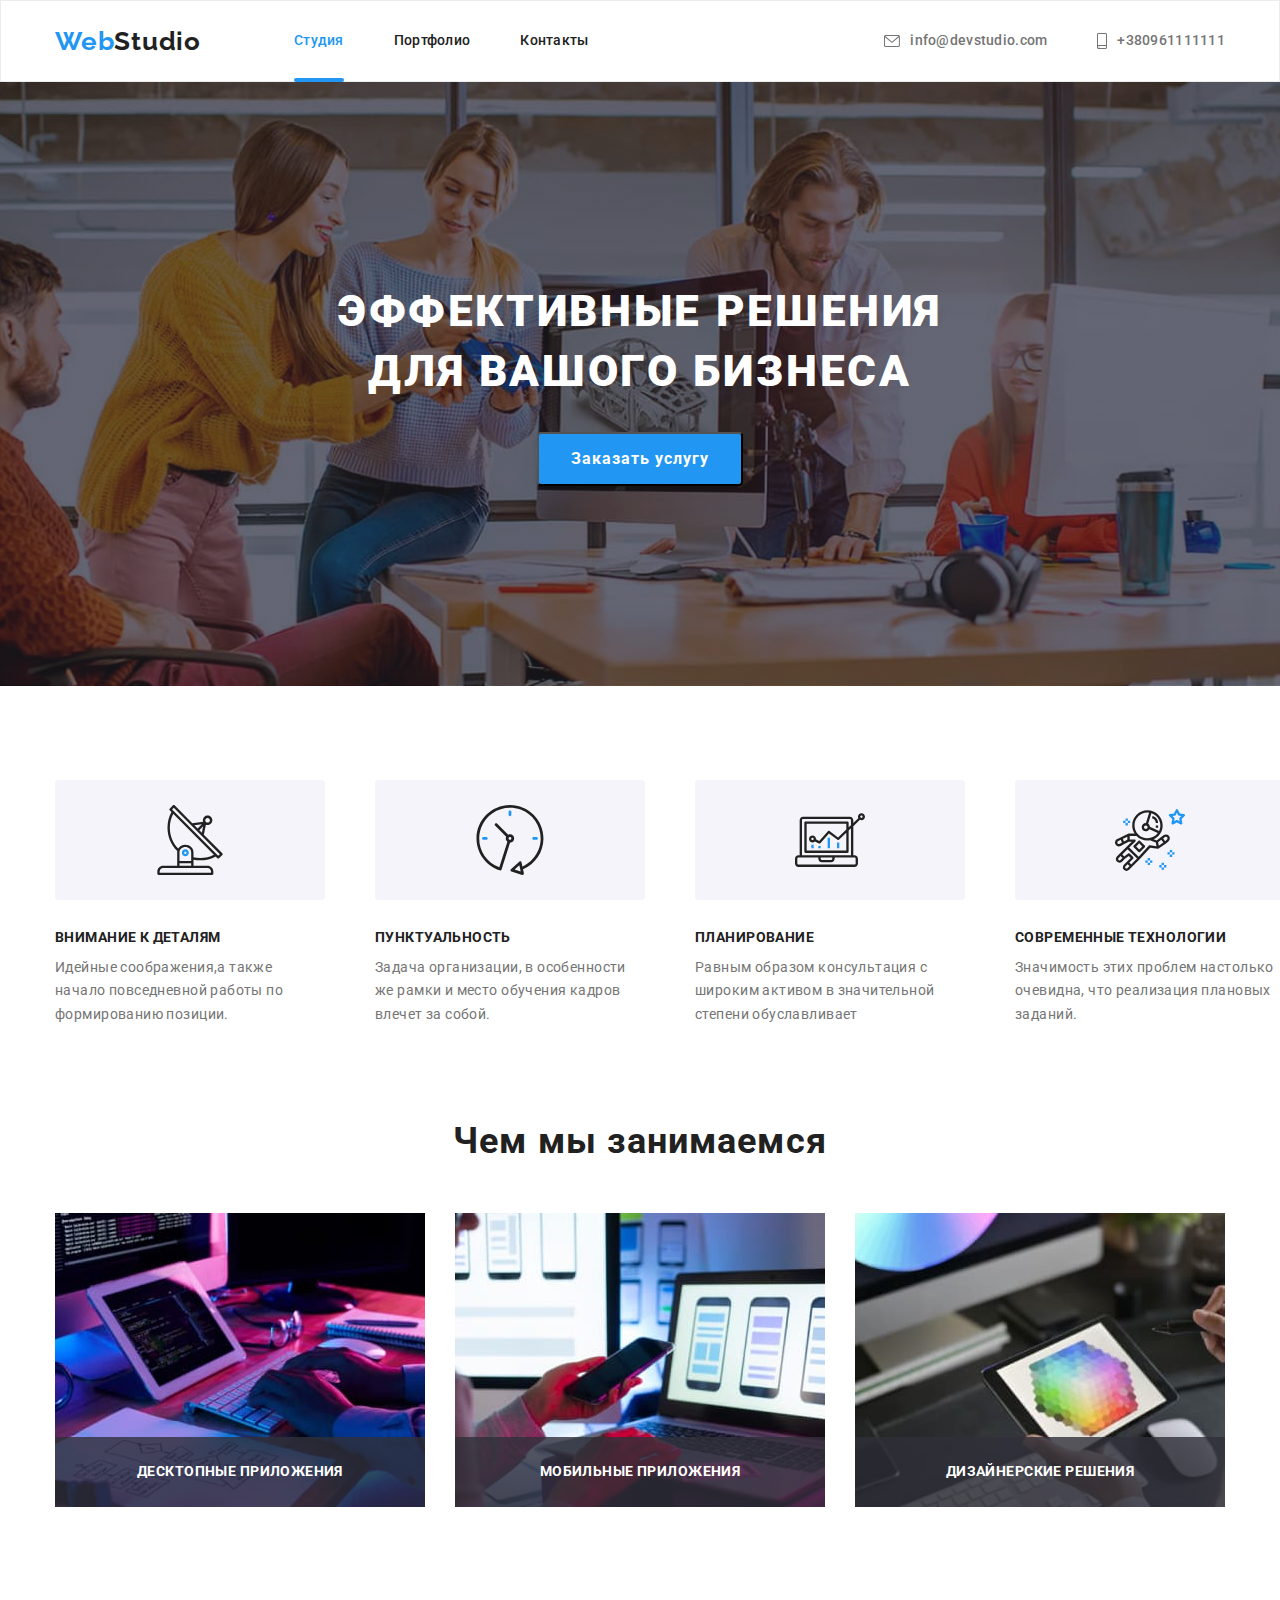
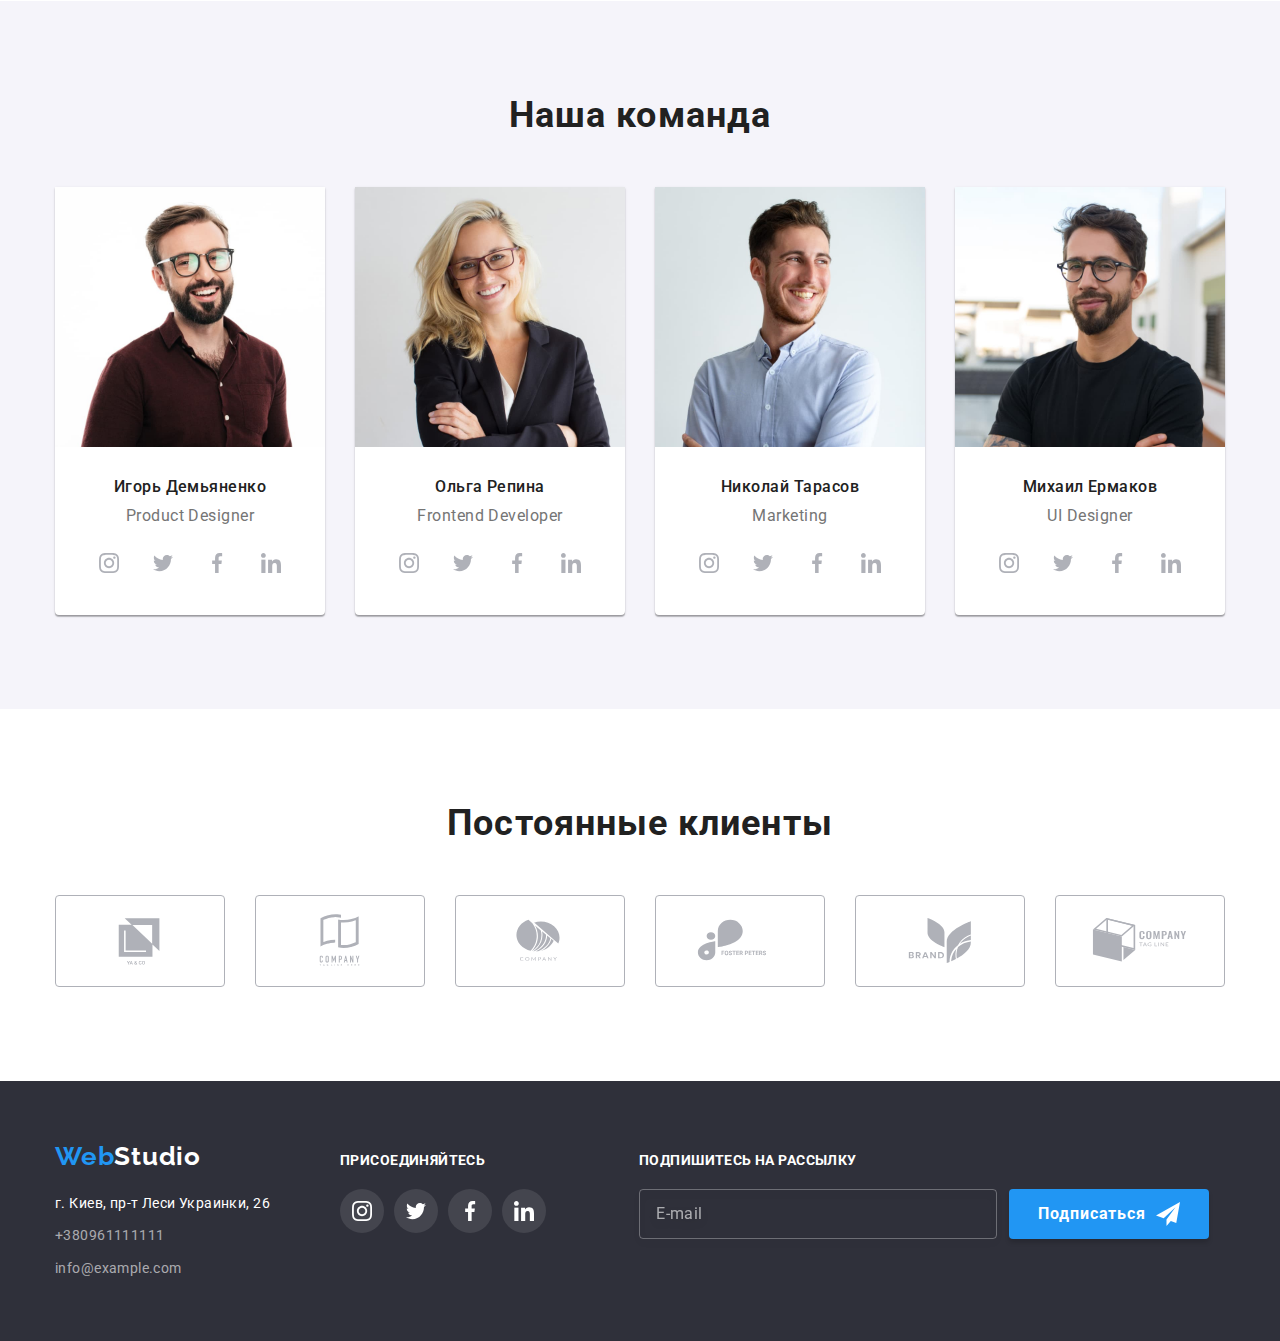
==== commit 47ba764d: "1" ====
--- a/index.html
+++ b/index.html
@@ -15,7 +15,7 @@
       rel="stylesheet"
       href="https://cdnjs.cloudflare.com/ajax/libs/modern-normalize/1.1.0/modern-normalize.min.css"
     />
-    <link rel="stylesheet" href="./css/styles.css" />
+    <link rel="stylesheet" href="./css/main.min.css" />
   </head>
 
   <body>
@@ -60,7 +60,7 @@
     <main>
       <section class="hero">
         <div class="container">
-          <h1 class="hero-title">Эффективные решения для вашого бизнеса</h1>
+          <h1 class="main-title">Эффективные решения для вашого бизнеса</h1>
           <button type="button" class="hero-btn" data-modal-open>
             Заказать услугу
           </button>
@@ -131,7 +131,7 @@
       </section>
       <section class="work">
         <div class="container">
-          <h2 class="work-title">Чем мы занимаемся</h2>
+          <h2 class="title">Чем мы занимаемся</h2>
           <ul class="list work-list">
             <li class="work-item">
               <div class="work-item-img">
@@ -171,7 +171,7 @@
       </section>
       <section class="content">
         <div class="container">
-          <h2 class="content-title">Наша команда</h2>
+          <h2 class="title">Наша команда</h2>
           <ul class="list content-list">
             <li class="content-item">
               <img
@@ -346,7 +346,7 @@
       </section>
       <section class="client">
         <div class="container">
-          <h2 class="client-title">Постоянные клиенты</h2>
+          <h2 class="title">Постоянные клиенты</h2>
           <ul class="client-list list">
             <li class="client-item">
               <a href="" class="client-link">
--- a/css/main.min.css
+++ b/css/main.min.css
@@ -0,0 +1,2 @@
+:root{--main-color: #212121;--color-title: #FFFFFF;--text-color: #757575;--color-hover: #2196F3;--background-header: #FFFFFF;--background-hero: #2F303A;--background-section: #E5E5E5;--background-content:#F5F4FA;--footer-color-logo: #FFFFFF;--header-boder-color: #ECECEC;--border-color:  #EEEEEE;--background-icon: #AFB1B8;--footer-icon: rgba(255, 255, 255, 0.1)}.visually-hidden{position:absolute;width:1px;height:1px;margin:-1px;border:0;padding:0;white-space:nowrap;clip-path:inset(100%);clip:rect(0 0 0 0);overflow:hidden}body{font-family:Roboto, sans-serif}h1,h2,h3,p,ul{margin:0;padding:0}.list{list-style:none}.link{text-decoration:none}img{display:block}.container{width:1200px;padding-left:15px;padding-right:15px;margin:0 auto}.logo-header{display:inline-block;font-family:Raleway;font-weight:700;font-size:26px;line-height:1.19;letter-spacing:0.03em;color:var(--color-hover);margin-right:93px;padding-top:24px;padding-bottom:24px}.logo-dark{color:var(--main-color)}.logo-footer{display:inline-block;font-family:Raleway;font-weight:700;font-size:26px;line-height:1.19;letter-spacing:0.03em;color:var(--color-hover);margin-bottom:20px}.logo-white{color:var(--footer-color-logo)}.main-title{font-weight:900;font-size:44px;line-height:1.36;letter-spacing:0.06em;text-transform:uppercase;width:696px;margin:auto;margin-bottom:30px;color:var(--color-title)}.title{font-weight:700;font-size:36px;line-height:1.16;text-align:center;letter-spacing:0.03em;color:var(--main-color);margin-bottom:50px}.content-team-link{width:44px;height:44px;display:flex;justify-content:center;align-items:center;border-radius:50%;background-color:var(--background-header);color:var(--background-icon);transition:background-color 250ms cubic-bezier(0.4, 0, 0.2, 1)}.content-team-link:hover,.content-team-link:focus{background-color:var(--color-hover);color:var(--color-title)}.content-team-link:hover .content-team-icon,.content-team-link:focus .content-team-icon{fill:var(--color-title)}.content-team-icon{fill:currentColor}.footer-network-list{display:flex}.footer-network-link{width:44px;height:44px;display:flex;justify-content:center;align-items:center;border-radius:50%;background-color:var(--footer-icon);color:var(--color-title);transition:background-color 250ms cubic-bezier(0.4, 0, 0.2, 1)}.footer-network-link:hover,.footer-network-link:focus{background-color:var(--color-hover)}.footer-network-item:not(:last-child){margin-right:10px}.footer-network-icon{fill:currentColor}.overlay{position:absolute;font-family:'Roboto';font-weight:400;font-size:18px;line-height:1.56;letter-spacing:0.03em;text-align:left;background-color:rgba(33,150,243,0.9);color:var(--color-title);padding:63px 24px;top:0;left:0;width:100%;height:100%;transform:translateY(100%);transition:transform 250ms cubic-bezier(0.4, 0, 0.2, 1)}.subscribe-name{margin-bottom:20px;font-weight:700;font-size:14px;line-height:1.14;letter-spacing:0.03em;text-transform:uppercase;color:var(--color-title)}.subscribe-wrapper{display:flex}.subscribe-input{width:358px;height:50px;padding-left:16px;margin-right:12px;border:1px solid rgba(255,255,255,0.3);box-sizing:border-box;filter:drop-shadow(0px 4px 4px rgba(0,0,0,0.15));border-radius:4px;background-color:transparent;color:var(--color-title);transition:border-color 250ms cubic-bezier(0.4, 0, 0.2, 1)}.subscribe-input:focus{outline:none;border-color:var(--color-hover)}.subscribe-input::placeholder{display:flex;align-items:center;font-weight:400;font-size:16px;line-height:1.25;letter-spacing:0.03em;color:rgba(255,255,255,0.6)}.subscribe-btn{display:flex;justify-content:center;align-items:center;width:200px;height:50px;padding:0;cursor:pointer;box-shadow:0px 4px 4px rgba(0,0,0,0.15);border-radius:4px;border:none;background:var(--color-hover);font-weight:700;font-size:16px;line-height:30px;text-align:center;letter-spacing:0.06em;color:var(--color-title)}.subscribe-icon{margin-left:10px}.backdrop{position:fixed;top:0;left:0;width:100vw;height:100vh;background-color:rgba(0,0,0,0.2);transition:opacity 250ms cubic-bezier(0.4, 0, 0.2, 1),visibility 250ms cubic-bezier(0.4, 0, 0.2, 1)}.backdrop.is-hidden{opacity:0;visibility:hidden;pointer-events:none}.modal{position:absolute;top:50%;left:50%;transform:translate(-50%, -50%);width:528px;height:581px;background-color:#FFFFFF;box-shadow:0px 1px 3px rgba(0,0,0,0.12),0px 1px 1px rgba(0,0,0,0.14),0px 2px 1px rgba(0,0,0,0.2);border-radius:4px;padding:40px}.modal-close-btn{position:absolute;display:flex;justify-content:center;align-items:center;top:8px;right:8px;width:30px;height:30px;border-radius:50%;background:#FFFFFF;border:1px solid rgba(0,0,0,0.1);box-sizing:border-box;padding:0;cursor:pointer}.modal-close-btn:hover .modal-icon-close,.modal-close-btn:focus .modal-icon-close{fill:var(--color-hover)}.modal-icon-close{transition:fill 250ms cubic-bezier(0.4, 0, 0.2, 1)}.contakt-form-text{font-weight:700;font-size:20px;line-height:23px;text-align:center;letter-spacing:0.03em;margin-bottom:12px;color:#212121}.contakt-form-field{display:block;font-family:'Roboto';font-style:normal;font-weight:400;font-size:12px;line-height:1.17;letter-spacing:0.01em;color:#757575;margin-bottom:4px}.contakt-form-input-icon{position:absolute;top:50%;left:12px;transform:translateY(-50%);display:block;transition:fill 250ms cubic-bezier(0.4, 0, 0.2, 1)}.contakt-form-input{padding:0;width:100%;height:40px;padding-left:42px;border:1px solid rgba(33,33,33,0.2);box-sizing:border-box;border-radius:4px;transition:border-color 250ms cubic-bezier(0.4, 0, 0.2, 1)}.contakt-form-input:focus{outline:none;border-color:var(--color-hover)}.contakt-form-input:focus+.contakt-form-input-icon{fill:var(--color-hover)}.contakt-form-imput-wrapper{position:relative;display:block;margin-bottom:10px}.contakt-form-input-icon{position:absolute;display:block;top:50%;left:12px;outline:none;transform:translateY(-50%)}.contact-form-checkbox-wrapper{margin-bottom:30px}.contakt-form-message{width:100%;height:120px;padding:12px 16px;resize:none;margin-bottom:20px;border:1px solid rgba(33,33,33,0.2);box-sizing:border-box;border-radius:4px;transition:border-color 250ms cubic-bezier(0.4, 0, 0.2, 1)}.contakt-form-message:focus{outline:none;border-color:var(--color-hover)}.contakt-form-message::placeholder{color:rgba(117,117,117,0.5)}.contact-form-submit-btn{display:flex;justify-content:center;align-items:center;text-align:center;width:200px;height:50px;padding:0;margin:auto;font-weight:700;font-size:16px;line-height:1.88;letter-spacing:0.06em;color:var(--background-header);background:var(--color-hover);box-shadow:0px 4px 4px rgba(0,0,0,0.15);border-radius:4px;transition:backround 250ms cubic-bezier(0.4, 0, 0.2, 1)}.contact-form-submit-btn:hover,.contact-form-submit-btn:focus{background-color:#188CE8}.contact-form-checkbox-agreement{display:flex;justify-content:center;font-weight:400;font-size:14px;line-height:1.71;letter-spacing:0.03em;color:var(--text-color)}.contact-form-checkbox-agreement::before{content:"";display:flex;justify-content:center;align-items:center;width:16px;height:16px;margin-right:8px;margin-top:3px;border:2px solid var(--main-color);border-radius:3px;cursor:pointer;transition:border-color 250ms cubic-bezier(0.4, 0, 0.2, 1)}.chackbox-accept-policy:checked+.contact-form-checkbox-agreement::before{background-image:url(../image/icon-check.svg);background-position:center}.chackbox-accept-policy:focus+.contact-form-checkbox-agreement::before{outline:none;border-color:var(--color-hover)}.chackbox-accept-policy:hover+.contact-form-checkbox-agreement::before{outline:none;border-color:var(--color-hover)}.policy{font-style:normal;font-weight:400;font-size:14px;line-height:1.71;letter-spacing:0.03em;text-decoration-line:underline;color:var(--color-hover)}.visually-hidden{position:absolute;border:0;padding:0;white-space:nowrap;clip-path:inset(100%);clip:rect(0 0 0 0);overflow:hidden}.header{background-color:var(--header-background);border:1px solid var(--header-boder-color)}.header-container{display:flex;align-items:center}.header-list{display:flex;text-align:center}.header-list .current{color:var(--color-hover)}.header-item{font-weight:500;font-size:14px;line-height:1.14;letter-spacing:0.02em;color:var(--main-color);accent-color:green}.header-item:not(:last-child){margin-right:50px}.header-link{position:relative;display:inline-block;color:var(--main-color);padding:32px 0;transition:color 250ms cubic-bezier(0.4, 0, 0.2, 1)}.header-link:hover,.header-link:focus{color:var(--color-hover)}.current::after{display:block;position:absolute;bottom:-1px;content:'';width:100%;height:4px;background:#2196F3;border-radius:2px}.header-contact{display:flex;margin-left:auto}.header-mail{font-weight:500;font-size:14px;line-height:1.14;letter-spacing:0.02em;color:var(--text-color);display:flex;align-items:center;padding:32px 0;transition:color 250ms cubic-bezier(0.4, 0, 0.2, 1)}.header-mail:hover,.header-mail:focus{color:var(--color-hover)}.header-image-icon{margin-right:10px;fill:currentColor}.header-tel{font-weight:500;font-size:14px;line-height:1.14;letter-spacing:0.02em;color:var(--text-color);display:flex;align-items:center;padding:32px 0;transition:color 250ms cubic-bezier(0.4, 0, 0.2, 1)}.header-tel:hover,.header-tel:focus{color:var(--color-hover)}.hero{padding-top:200px;padding-bottom:200px;background-color:var(--background-hero);text-align:center;max-width:1600px;min-height:600px;margin-left:auto;margin-right:auto;background-image:linear-gradient(rgba(47,48,58,0.4), rgba(47,48,58,0.4)),url(../image/ImgHERO.jpg);background-repeat:no-repeat;background-position:center;background-size:cover}.hero-btn{font-family:inherit;font-weight:700;font-size:16px;line-height:1.87;text-align:center;letter-spacing:0.06em;color:var(--color-title);background-color:var(--color-hover);cursor:pointer;border-radius:4px;box-shadow:0px 4px 4px rgba(0,0,0,0.15);padding:10px 32px;transition:background-color 250ms cubic-bezier(0.4, 0, 0.2, 1)}.hero-btn:hover,.hero-btn:focus{background-color:var(--color-hover)}.section{padding-top:94px;padding-bottom:94px;background-color:var(--section-background)}.section-list{display:flex}.section-item:not(:last-child){margin-right:50px}.section-pretitle{font-weight:700;font-size:14px;line-height:1.14;letter-spacing:0.03em;text-transform:uppercase;color:var(--main-color);margin-bottom:10px}.section-text{font-weight:400;font-size:14px;line-height:1.71;letter-spacing:0.03em;color:var(--text-color)}.section-item{width:270px;justify-content:center}.section-image-list{display:flex;justify-content:center}.section-image-item+.section-image-item{margin-left:30px}.section-img{width:270px;height:120px;display:flex;justify-content:center;align-items:center;border-radius:4px;margin-bottom:30px;background-color:#F5F4FA;color:#212121}.section-image-icon{fill:currentColor}.work{padding-bottom:94px}.work-list{display:flex}.work-item:not(:last-child){margin-right:30px}.work-item{position:relative;display:flex}.work-item-text{position:absolute;display:flex;align-items:flex-end;justify-content:center;align-items:center;font-family:'Roboto';font-weight:700;font-size:14px;line-height:1.14;text-align:center;letter-spacing:0.03em;text-transform:uppercase;background:rgba(47,48,58,0.8);color:#FFFFFF;left:0;bottom:0;width:100%;height:70px}.content{padding-top:94px;padding-bottom:94px;background-color:var(--background-content)}.content-list{display:flex}.content-item{height:428px;width:270px;border-radius:0px 0px 4px 4px;background-color:var(--background-header);box-shadow:0px 1px 3px rgba(0,0,0,0.12),0px 1px 1px rgba(0,0,0,0.14),0px 2px 1px rgba(0,0,0,0.2)}.content-item:not(:last-child){margin-right:30px}.content-text{padding:30px 0}.content-after-title{font-weight:500;font-size:16px;line-height:1.19;text-align:center;letter-spacing:0.03em;color:var(--main-color);margin-bottom:10px}.content-headline{font-weight:400;font-size:16px;line-height:1.19;text-align:center;letter-spacing:0.03em;color:var(--text-color);margin-bottom:16px}.content-team-list{display:flex;justify-content:center}.content-team-item+.content-team-item{margin-left:10px}.client{padding-top:94px;padding-bottom:94px}.client-list{display:flex;justify-content:center}.client-link{width:170px;height:92px;display:flex;justify-content:center;align-items:center;border-radius:4px;border:1px solid var(--background-icon);background-color:var(--background-header);color:var(--background-icon);transition:fill 250ms cubic-bezier(0.4, 0, 0.2, 1),border 250ms cubic-bezier(0.4, 0, 0.2, 1)}.client-link:hover,.client-link:focus{border:1px solid var(--color-hover)}.client-item+.client-item{margin-left:30px}.client-icon{fill:currentColor}.client-link:hover .client-icon,.client-link:focus .client-icon{fill:var(--color-hover)}.footer{padding-top:60px;padding-bottom:60px;background-color:var(--background-hero)}.footer-container{display:flex;align-items:baseline}.footer-address{margin-right:70px}.footer-item:not(:last-child){margin-bottom:9px}.footer-link-location{font-family:Roboto;font-style:normal;font-weight:400;font-size:14px;line-height:1.71;letter-spacing:0.03em;color:var(--color-title);margin-bottom:9px;transition:color 250ms cubic-bezier(0.4, 0, 0.2, 1)}.footer-link-location:hover,.footer-link-location:focus{color:#2196F3}.footer-link-tel{font-weight:400;font-style:normal;font-size:14px;line-height:1.71;letter-spacing:0.03em;color:rgba(255,255,255,0.6);transition:color 250ms cubic-bezier(0.4, 0, 0.2, 1)}.footer-link-tel:hover,.footer-link-tel:focus{color:#2196F3}.footer-link-mail{font-weight:400;font-style:normal;font-size:14px;line-height:1.71;letter-spacing:0.03em;color:rgba(255,255,255,0.6);transition:color 250ms cubic-bezier(0.4, 0, 0.2, 1)}.footer-link-mail:hover,.footer-link-mail:focus{color:#2196F3}.footer-tel{margin-bottom:9px}.footer-socialnetwork{margin-right:93px}.footer-title{font-weight:bold;font-size:14px;line-height:1.14;letter-spacing:0.03em;text-transform:uppercase;color:#FFFFFF;margin-bottom:20px}.navigation{padding-top:94px;padding-bottom:94px}.navigation-list{display:flex;justify-content:center;margin-bottom:50px}.navigation-list .active{background-color:var(--color-hover);box-shadow:0px 3px 1px rgba(0,0,0,0.1),0px 1px 2px rgba(0,0,0,0.08),0px 2px 2px rgba(0,0,0,0.12);border-radius:4px;color:var(--background-header)}.navigation-btn{font-weight:500;font-size:16px;line-height:1.62;text-align:center;letter-spacing:0.03em;color:var(--main-color);background-color:var(--background-content);border-radius:4px;border:var(--border-color);cursor:pointer;padding:6px 22px;transition:background-color 250ms cubic-bezier(0.4, 0, 0.2, 1),color 250ms cubic-bezier(0.4, 0, 0.2, 1),box-shadow 250ms cubic-bezier(0.4, 0, 0.2, 1)}.navigation-btn:not(:last-child){margin-right:8px}.navigation-btn:hover,.navigation-btn:focus{background-color:var(--color-hover);color:var(--footer-color-logo);box-shadow:0px 3px 1px rgba(0,0,0,0.1),0px 1px 2px rgba(0,0,0,0.08),0px 2px 2px rgba(0,0,0,0.12)}.nav-list{display:flex;flex-wrap:wrap}.navigation-item{text-align:left;width:370px;margin-right:30px;margin-bottom:30px}.navigation-link{display:block}.navigation-item:nth-child(3n){margin-right:0}.navigation-item:nth-last-child(-n+3){margin-bottom:0}.navigation-link:hover,.navigation-link:focus{box-shadow:0px 1px 1px rgba(0,0,0,0.12),0px 4px 4px rgba(0,0,0,0.06),1px 4px 6px rgba(0,0,0,0.16)}.nav-text{padding:20px 24px;border:1px solid var(--border-color)}.navigation-title{font-weight:700;font-size:18px;line-height:2.00;letter-spacing:0.06em;color:var(--main-color);margin-bottom:4px}.navigation-text{font-weight:400;font-size:16px;line-height:1.87;letter-spacing:0.03em;color:var(--text-color)}.navigation-link-img{position:relative;overflow:hidden}.navigation-link:hover .overlay,.navigation-link:focus .overlay{transform:translateY(0%)}
+/*# sourceMappingURL=main.min.css.map */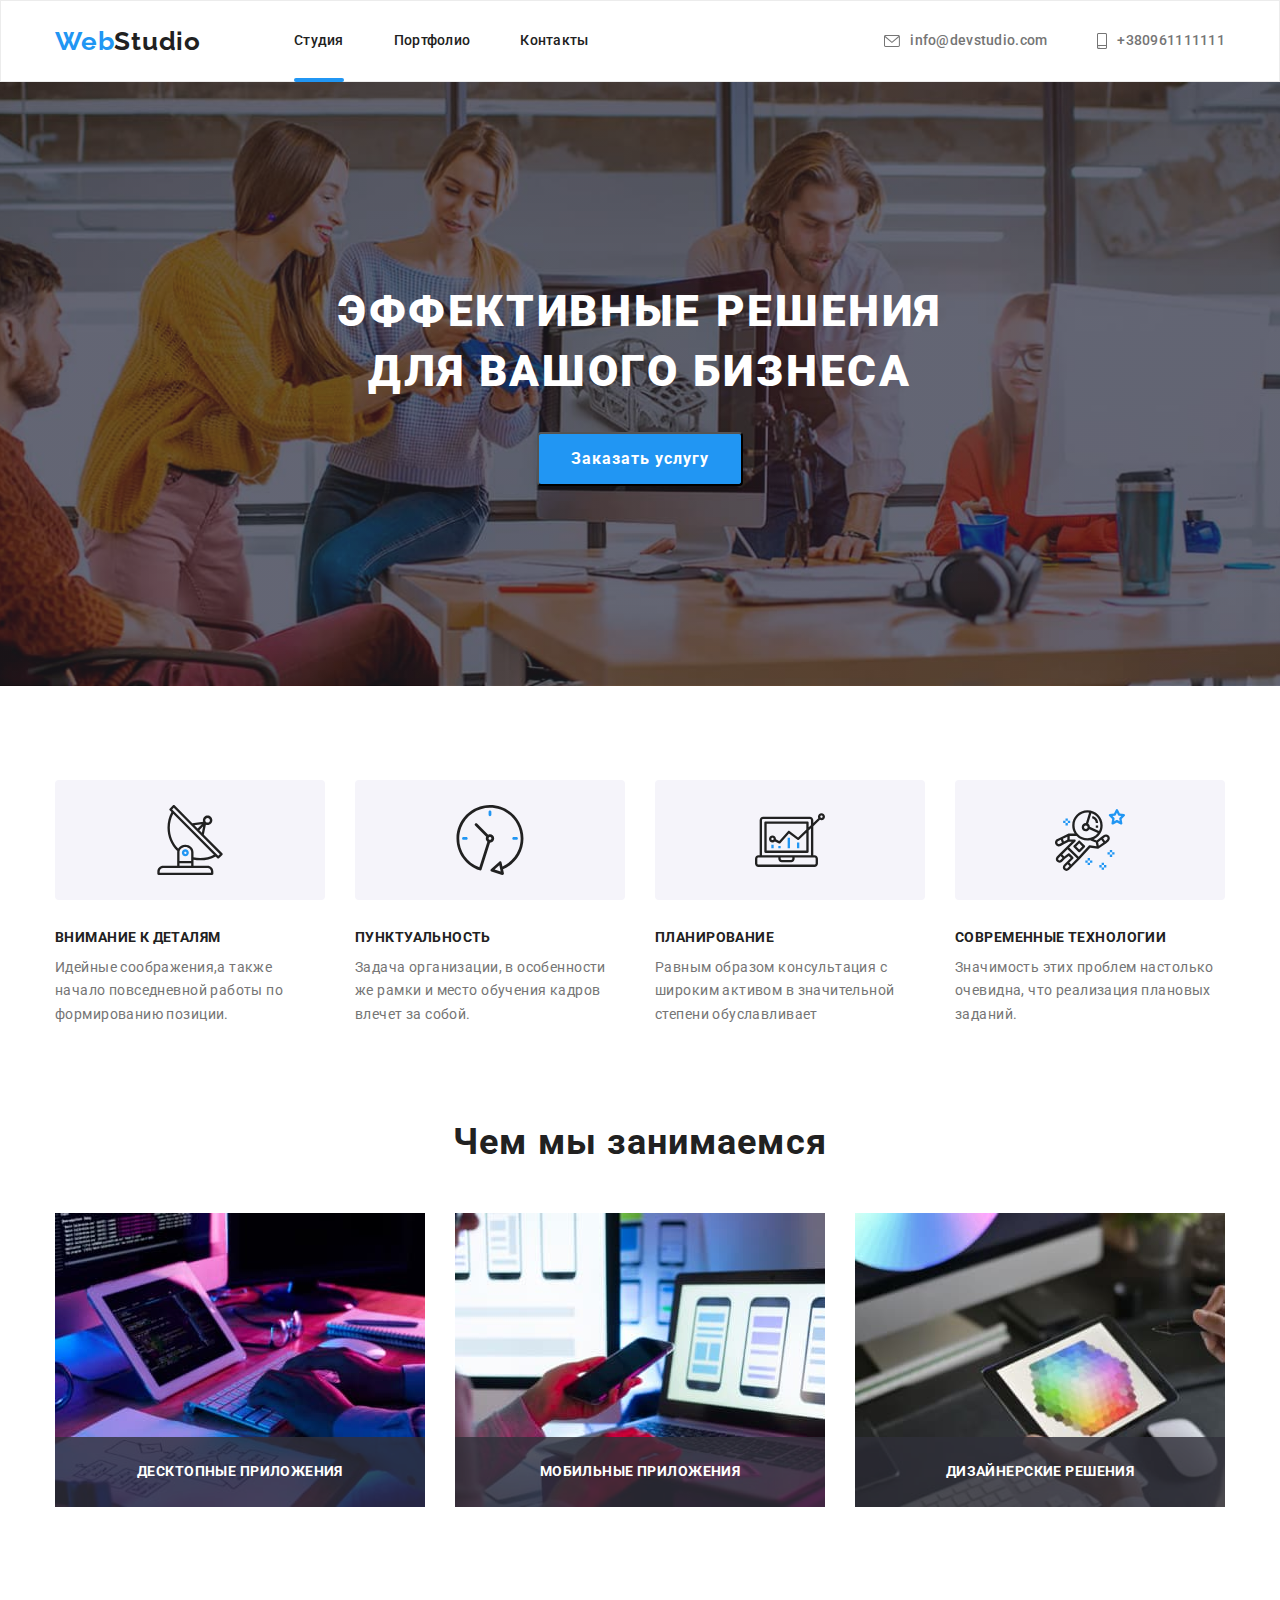
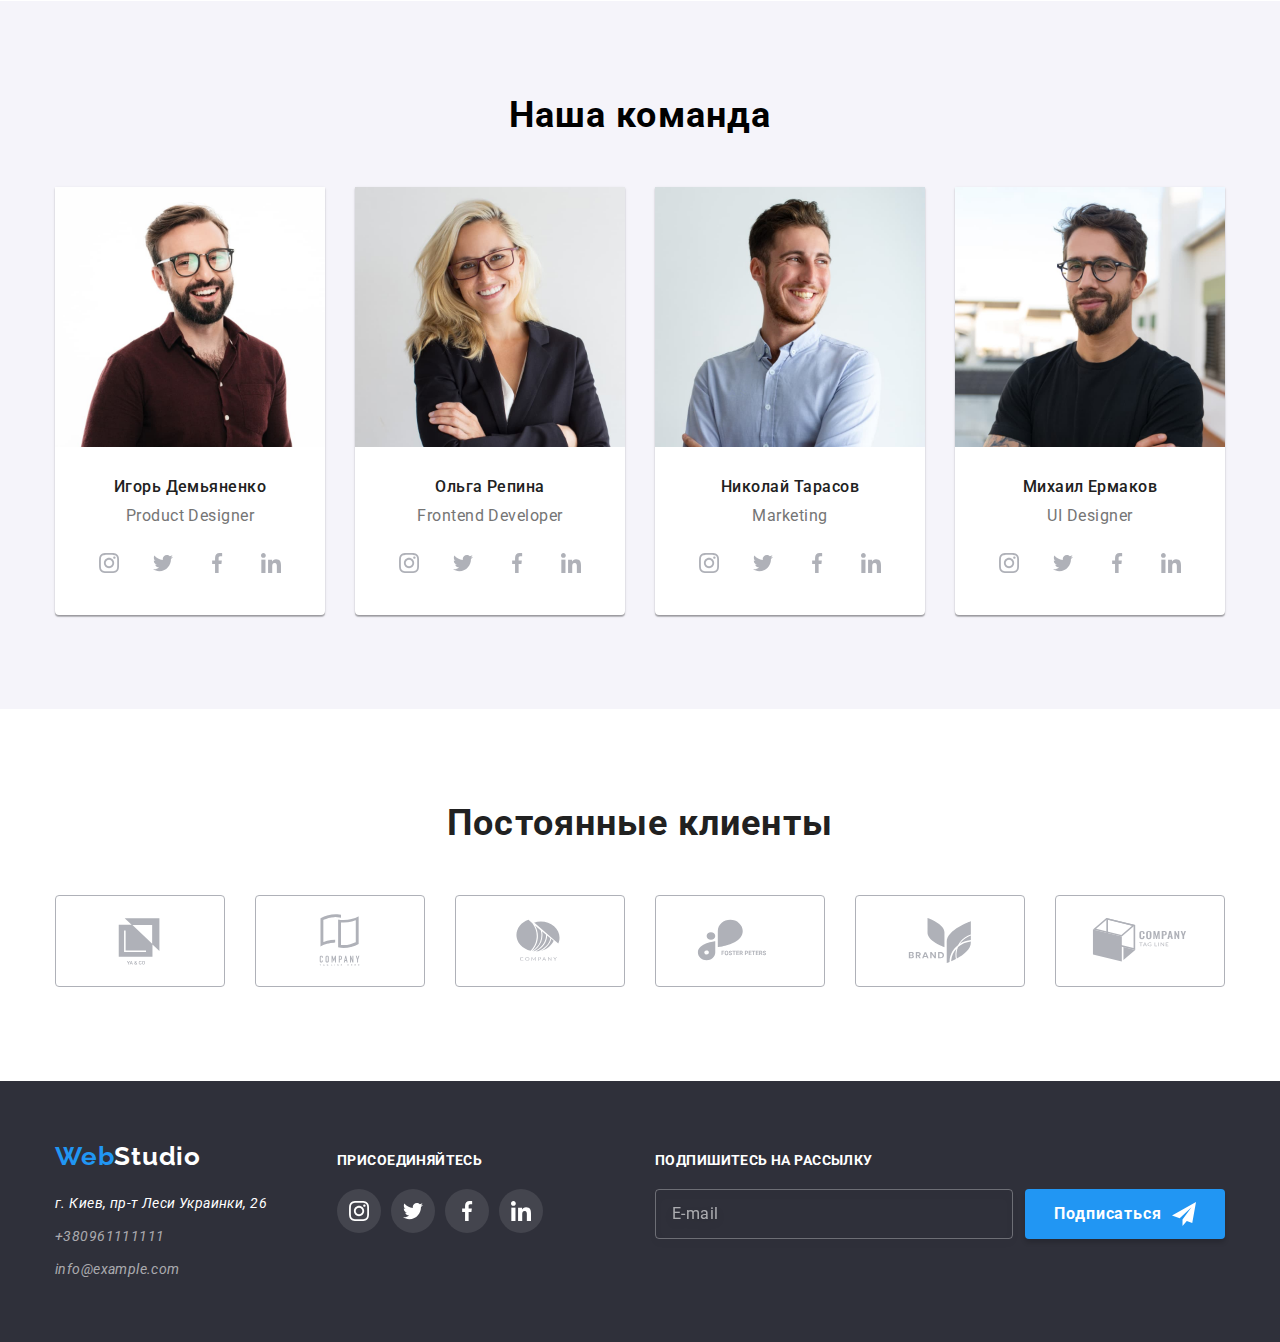
==== commit 879c5a77: "ы" ====
--- a/index.html
+++ b/index.html
@@ -16,39 +16,38 @@
       href="https://cdnjs.cloudflare.com/ajax/libs/modern-normalize/1.1.0/modern-normalize.min.css"
     />
     <link rel="stylesheet" href="./css/main.min.css" />
-  </head>
+</head>
 
   <body>
     <header class="header">
       <div class="container header-container">
         <a href="" class="link logo-header"
-          >Web<span class="logo-dark">Studio</span></a
-        >
+          >Web<span class="logo-dark">Studio</span></a>
         <nav class="header-nav">
           <ul class="list header-list">
-            <li class="header-item">
-              <a class="current link header-link" href="./index.html">Студия</a>
-            </li>
-            <li class="header-item">
-              <a class="link header-link" href="./portfolio.html">Портфолио</a>
-            </li>
-            <li class="header-item">
-              <a class="link header-link" href="">Контакты</a>
+            <li class="header-list__item">
+              <a class="current link header-list__link" href="./index.html">Студия</a>
+            </li>
+            <li class="header-list__item">
+              <a class="link header-list__link" href="./portfolio.html">Портфолио</a>
+            </li>
+            <li class="header-list__item">
+              <a class="link header-list__link" href="">Контакты</a>
             </li>
           </ul>
         </nav>
         <ul class="list header-contact">
-          <li class="header-item">
-            <a class="link header-mail" href="mailto:info@devstudio.com">
-              <svg class="header-image-icon" width="16" height="12">
+          <li class="header-list__item">
+            <a class="link header-list__mail" href="mailto:info@devstudio.com">
+              <svg class="header-list__img-icon" width="16" height="12">
                 <use href="./image/icons.svg#icon-envelope"></use>
               </svg>
               info@devstudio.com</a
             >
           </li>
-          <li class="header-item">
-            <a class="link header-tel" href="tel:+380961111111">
-              <svg class="header-image-icon" width="10" height="16">
+          <li class="header-list__item">
+            <a class="link header-list__tel" href="tel:+380961111111">
+              <svg class="header-list__img-icon" width="10" height="16">
                 <use href="./image/icons.svg#icon-smartphone"></use>
               </svg>
               +380961111111</a
@@ -60,7 +59,7 @@
     <main>
       <section class="hero">
         <div class="container">
-          <h1 class="main-title">Эффективные решения для вашого бизнеса</h1>
+          <h1 class="hero-title">Эффективные решения для вашого бизнеса</h1>
           <button type="button" class="hero-btn" data-modal-open>
             Заказать услугу
           </button>
@@ -70,9 +69,9 @@
         <div class="container">
           <h2 class="visually-hidden">Заголовок</h2>
           <ul class="list section-list">
-            <li class="section-item">
+            <li class="section-list__item">
               <div class="section-img">
-                <svg class="section-image-icon" width="70" height="70">
+                <svg class="section-list__img-icon" width="70" height="70">
                   <use href="./image/icons.svg#icon-antenna"></use>
                 </svg>
               </div>
@@ -84,9 +83,9 @@
                 </p>
               </div>
             </li>
-            <li class="section-item">
+            <li class="section-list__item">
               <div class="section-img">
-                <svg class="section-image-icon" width="70" height="70">
+                <svg class="section-list__img-icon" width="70" height="70">
                   <use href="./image/icons.svg#icon-clock"></use>
                 </svg>
               </div>
@@ -98,9 +97,9 @@
                 </p>
               </div>
             </li>
-            <li class="section-item">
+            <li class="section-list__item">
               <div class="section-img">
-                <svg class="section-image-icon" width="70" height="70">
+                <svg class="section-list__img-icon" width="70" height="70">
                   <use href="./image/icons.svg#icon-diagram"></use>
                 </svg>
               </div>
@@ -112,9 +111,9 @@
                 </p>
               </div>
             </li>
-            <li class="section-item">
+            <li class="section-list__item">
               <div class="section-img">
-                <svg class="section-image-icon" width="70" height="70">
+                <svg class="section-list__img-icon" width="70" height="70">
                   <use href="./image/icons.svg#icon-astronaut"></use>
                 </svg>
               </div>
@@ -131,9 +130,9 @@
       </section>
       <section class="work">
         <div class="container">
-          <h2 class="title">Чем мы занимаемся</h2>
+          <h2 class="work-title">Чем мы занимаемся</h2>
           <ul class="list work-list">
-            <li class="work-item">
+            <li class="work-list__item">
               <div class="work-item-img">
                 <img
                   src="./image/img1.jpg"
@@ -144,7 +143,7 @@
                 <p class="work-item-text">Десктопные приложения</p>
               </div>
             </li>
-            <li class="work-item">
+            <li class="work-list__item">
               <div class="work-item-img">
                 <img
                   src="./image/img2.jpg"
@@ -155,7 +154,7 @@
                 <p class="work-item-text">Мобильные приложения</p>
               </div>
             </li>
-            <li class="work-item">
+            <li class="work-list__item"">
               <div class="work-item-img">
                 <img
                   src="./image/img3.jpg"
@@ -171,7 +170,7 @@
       </section>
       <section class="content">
         <div class="container">
-          <h2 class="title">Наша команда</h2>
+          <h2 class="content-title">Наша команда</h2>
           <ul class="list content-list">
             <li class="content-item">
               <img
@@ -346,7 +345,7 @@
       </section>
       <section class="client">
         <div class="container">
-          <h2 class="title">Постоянные клиенты</h2>
+          <h2 class="client-title">Постоянные клиенты</h2>
           <ul class="client-list list">
             <li class="client-item">
               <a href="" class="client-link">
--- a/css/main.min.css
+++ b/css/main.min.css
@@ -1,2 +1,2 @@
-:root{--main-color: #212121;--color-title: #FFFFFF;--text-color: #757575;--color-hover: #2196F3;--background-header: #FFFFFF;--background-hero: #2F303A;--background-section: #E5E5E5;--background-content:#F5F4FA;--footer-color-logo: #FFFFFF;--header-boder-color: #ECECEC;--border-color:  #EEEEEE;--background-icon: #AFB1B8;--footer-icon: rgba(255, 255, 255, 0.1)}.visually-hidden{position:absolute;width:1px;height:1px;margin:-1px;border:0;padding:0;white-space:nowrap;clip-path:inset(100%);clip:rect(0 0 0 0);overflow:hidden}body{font-family:Roboto, sans-serif}h1,h2,h3,p,ul{margin:0;padding:0}.list{list-style:none}.link{text-decoration:none}img{display:block}.container{width:1200px;padding-left:15px;padding-right:15px;margin:0 auto}.logo-header{display:inline-block;font-family:Raleway;font-weight:700;font-size:26px;line-height:1.19;letter-spacing:0.03em;color:var(--color-hover);margin-right:93px;padding-top:24px;padding-bottom:24px}.logo-dark{color:var(--main-color)}.logo-footer{display:inline-block;font-family:Raleway;font-weight:700;font-size:26px;line-height:1.19;letter-spacing:0.03em;color:var(--color-hover);margin-bottom:20px}.logo-white{color:var(--footer-color-logo)}.main-title{font-weight:900;font-size:44px;line-height:1.36;letter-spacing:0.06em;text-transform:uppercase;width:696px;margin:auto;margin-bottom:30px;color:var(--color-title)}.title{font-weight:700;font-size:36px;line-height:1.16;text-align:center;letter-spacing:0.03em;color:var(--main-color);margin-bottom:50px}.content-team-link{width:44px;height:44px;display:flex;justify-content:center;align-items:center;border-radius:50%;background-color:var(--background-header);color:var(--background-icon);transition:background-color 250ms cubic-bezier(0.4, 0, 0.2, 1)}.content-team-link:hover,.content-team-link:focus{background-color:var(--color-hover);color:var(--color-title)}.content-team-link:hover .content-team-icon,.content-team-link:focus .content-team-icon{fill:var(--color-title)}.content-team-icon{fill:currentColor}.footer-network-list{display:flex}.footer-network-link{width:44px;height:44px;display:flex;justify-content:center;align-items:center;border-radius:50%;background-color:var(--footer-icon);color:var(--color-title);transition:background-color 250ms cubic-bezier(0.4, 0, 0.2, 1)}.footer-network-link:hover,.footer-network-link:focus{background-color:var(--color-hover)}.footer-network-item:not(:last-child){margin-right:10px}.footer-network-icon{fill:currentColor}.overlay{position:absolute;font-family:'Roboto';font-weight:400;font-size:18px;line-height:1.56;letter-spacing:0.03em;text-align:left;background-color:rgba(33,150,243,0.9);color:var(--color-title);padding:63px 24px;top:0;left:0;width:100%;height:100%;transform:translateY(100%);transition:transform 250ms cubic-bezier(0.4, 0, 0.2, 1)}.subscribe-name{margin-bottom:20px;font-weight:700;font-size:14px;line-height:1.14;letter-spacing:0.03em;text-transform:uppercase;color:var(--color-title)}.subscribe-wrapper{display:flex}.subscribe-input{width:358px;height:50px;padding-left:16px;margin-right:12px;border:1px solid rgba(255,255,255,0.3);box-sizing:border-box;filter:drop-shadow(0px 4px 4px rgba(0,0,0,0.15));border-radius:4px;background-color:transparent;color:var(--color-title);transition:border-color 250ms cubic-bezier(0.4, 0, 0.2, 1)}.subscribe-input:focus{outline:none;border-color:var(--color-hover)}.subscribe-input::placeholder{display:flex;align-items:center;font-weight:400;font-size:16px;line-height:1.25;letter-spacing:0.03em;color:rgba(255,255,255,0.6)}.subscribe-btn{display:flex;justify-content:center;align-items:center;width:200px;height:50px;padding:0;cursor:pointer;box-shadow:0px 4px 4px rgba(0,0,0,0.15);border-radius:4px;border:none;background:var(--color-hover);font-weight:700;font-size:16px;line-height:30px;text-align:center;letter-spacing:0.06em;color:var(--color-title)}.subscribe-icon{margin-left:10px}.backdrop{position:fixed;top:0;left:0;width:100vw;height:100vh;background-color:rgba(0,0,0,0.2);transition:opacity 250ms cubic-bezier(0.4, 0, 0.2, 1),visibility 250ms cubic-bezier(0.4, 0, 0.2, 1)}.backdrop.is-hidden{opacity:0;visibility:hidden;pointer-events:none}.modal{position:absolute;top:50%;left:50%;transform:translate(-50%, -50%);width:528px;height:581px;background-color:#FFFFFF;box-shadow:0px 1px 3px rgba(0,0,0,0.12),0px 1px 1px rgba(0,0,0,0.14),0px 2px 1px rgba(0,0,0,0.2);border-radius:4px;padding:40px}.modal-close-btn{position:absolute;display:flex;justify-content:center;align-items:center;top:8px;right:8px;width:30px;height:30px;border-radius:50%;background:#FFFFFF;border:1px solid rgba(0,0,0,0.1);box-sizing:border-box;padding:0;cursor:pointer}.modal-close-btn:hover .modal-icon-close,.modal-close-btn:focus .modal-icon-close{fill:var(--color-hover)}.modal-icon-close{transition:fill 250ms cubic-bezier(0.4, 0, 0.2, 1)}.contakt-form-text{font-weight:700;font-size:20px;line-height:23px;text-align:center;letter-spacing:0.03em;margin-bottom:12px;color:#212121}.contakt-form-field{display:block;font-family:'Roboto';font-style:normal;font-weight:400;font-size:12px;line-height:1.17;letter-spacing:0.01em;color:#757575;margin-bottom:4px}.contakt-form-input-icon{position:absolute;top:50%;left:12px;transform:translateY(-50%);display:block;transition:fill 250ms cubic-bezier(0.4, 0, 0.2, 1)}.contakt-form-input{padding:0;width:100%;height:40px;padding-left:42px;border:1px solid rgba(33,33,33,0.2);box-sizing:border-box;border-radius:4px;transition:border-color 250ms cubic-bezier(0.4, 0, 0.2, 1)}.contakt-form-input:focus{outline:none;border-color:var(--color-hover)}.contakt-form-input:focus+.contakt-form-input-icon{fill:var(--color-hover)}.contakt-form-imput-wrapper{position:relative;display:block;margin-bottom:10px}.contakt-form-input-icon{position:absolute;display:block;top:50%;left:12px;outline:none;transform:translateY(-50%)}.contact-form-checkbox-wrapper{margin-bottom:30px}.contakt-form-message{width:100%;height:120px;padding:12px 16px;resize:none;margin-bottom:20px;border:1px solid rgba(33,33,33,0.2);box-sizing:border-box;border-radius:4px;transition:border-color 250ms cubic-bezier(0.4, 0, 0.2, 1)}.contakt-form-message:focus{outline:none;border-color:var(--color-hover)}.contakt-form-message::placeholder{color:rgba(117,117,117,0.5)}.contact-form-submit-btn{display:flex;justify-content:center;align-items:center;text-align:center;width:200px;height:50px;padding:0;margin:auto;font-weight:700;font-size:16px;line-height:1.88;letter-spacing:0.06em;color:var(--background-header);background:var(--color-hover);box-shadow:0px 4px 4px rgba(0,0,0,0.15);border-radius:4px;transition:backround 250ms cubic-bezier(0.4, 0, 0.2, 1)}.contact-form-submit-btn:hover,.contact-form-submit-btn:focus{background-color:#188CE8}.contact-form-checkbox-agreement{display:flex;justify-content:center;font-weight:400;font-size:14px;line-height:1.71;letter-spacing:0.03em;color:var(--text-color)}.contact-form-checkbox-agreement::before{content:"";display:flex;justify-content:center;align-items:center;width:16px;height:16px;margin-right:8px;margin-top:3px;border:2px solid var(--main-color);border-radius:3px;cursor:pointer;transition:border-color 250ms cubic-bezier(0.4, 0, 0.2, 1)}.chackbox-accept-policy:checked+.contact-form-checkbox-agreement::before{background-image:url(../image/icon-check.svg);background-position:center}.chackbox-accept-policy:focus+.contact-form-checkbox-agreement::before{outline:none;border-color:var(--color-hover)}.chackbox-accept-policy:hover+.contact-form-checkbox-agreement::before{outline:none;border-color:var(--color-hover)}.policy{font-style:normal;font-weight:400;font-size:14px;line-height:1.71;letter-spacing:0.03em;text-decoration-line:underline;color:var(--color-hover)}.visually-hidden{position:absolute;border:0;padding:0;white-space:nowrap;clip-path:inset(100%);clip:rect(0 0 0 0);overflow:hidden}.header{background-color:var(--header-background);border:1px solid var(--header-boder-color)}.header-container{display:flex;align-items:center}.header-list{display:flex;text-align:center}.header-list .current{color:var(--color-hover)}.header-item{font-weight:500;font-size:14px;line-height:1.14;letter-spacing:0.02em;color:var(--main-color);accent-color:green}.header-item:not(:last-child){margin-right:50px}.header-link{position:relative;display:inline-block;color:var(--main-color);padding:32px 0;transition:color 250ms cubic-bezier(0.4, 0, 0.2, 1)}.header-link:hover,.header-link:focus{color:var(--color-hover)}.current::after{display:block;position:absolute;bottom:-1px;content:'';width:100%;height:4px;background:#2196F3;border-radius:2px}.header-contact{display:flex;margin-left:auto}.header-mail{font-weight:500;font-size:14px;line-height:1.14;letter-spacing:0.02em;color:var(--text-color);display:flex;align-items:center;padding:32px 0;transition:color 250ms cubic-bezier(0.4, 0, 0.2, 1)}.header-mail:hover,.header-mail:focus{color:var(--color-hover)}.header-image-icon{margin-right:10px;fill:currentColor}.header-tel{font-weight:500;font-size:14px;line-height:1.14;letter-spacing:0.02em;color:var(--text-color);display:flex;align-items:center;padding:32px 0;transition:color 250ms cubic-bezier(0.4, 0, 0.2, 1)}.header-tel:hover,.header-tel:focus{color:var(--color-hover)}.hero{padding-top:200px;padding-bottom:200px;background-color:var(--background-hero);text-align:center;max-width:1600px;min-height:600px;margin-left:auto;margin-right:auto;background-image:linear-gradient(rgba(47,48,58,0.4), rgba(47,48,58,0.4)),url(../image/ImgHERO.jpg);background-repeat:no-repeat;background-position:center;background-size:cover}.hero-btn{font-family:inherit;font-weight:700;font-size:16px;line-height:1.87;text-align:center;letter-spacing:0.06em;color:var(--color-title);background-color:var(--color-hover);cursor:pointer;border-radius:4px;box-shadow:0px 4px 4px rgba(0,0,0,0.15);padding:10px 32px;transition:background-color 250ms cubic-bezier(0.4, 0, 0.2, 1)}.hero-btn:hover,.hero-btn:focus{background-color:var(--color-hover)}.section{padding-top:94px;padding-bottom:94px;background-color:var(--section-background)}.section-list{display:flex}.section-item:not(:last-child){margin-right:50px}.section-pretitle{font-weight:700;font-size:14px;line-height:1.14;letter-spacing:0.03em;text-transform:uppercase;color:var(--main-color);margin-bottom:10px}.section-text{font-weight:400;font-size:14px;line-height:1.71;letter-spacing:0.03em;color:var(--text-color)}.section-item{width:270px;justify-content:center}.section-image-list{display:flex;justify-content:center}.section-image-item+.section-image-item{margin-left:30px}.section-img{width:270px;height:120px;display:flex;justify-content:center;align-items:center;border-radius:4px;margin-bottom:30px;background-color:#F5F4FA;color:#212121}.section-image-icon{fill:currentColor}.work{padding-bottom:94px}.work-list{display:flex}.work-item:not(:last-child){margin-right:30px}.work-item{position:relative;display:flex}.work-item-text{position:absolute;display:flex;align-items:flex-end;justify-content:center;align-items:center;font-family:'Roboto';font-weight:700;font-size:14px;line-height:1.14;text-align:center;letter-spacing:0.03em;text-transform:uppercase;background:rgba(47,48,58,0.8);color:#FFFFFF;left:0;bottom:0;width:100%;height:70px}.content{padding-top:94px;padding-bottom:94px;background-color:var(--background-content)}.content-list{display:flex}.content-item{height:428px;width:270px;border-radius:0px 0px 4px 4px;background-color:var(--background-header);box-shadow:0px 1px 3px rgba(0,0,0,0.12),0px 1px 1px rgba(0,0,0,0.14),0px 2px 1px rgba(0,0,0,0.2)}.content-item:not(:last-child){margin-right:30px}.content-text{padding:30px 0}.content-after-title{font-weight:500;font-size:16px;line-height:1.19;text-align:center;letter-spacing:0.03em;color:var(--main-color);margin-bottom:10px}.content-headline{font-weight:400;font-size:16px;line-height:1.19;text-align:center;letter-spacing:0.03em;color:var(--text-color);margin-bottom:16px}.content-team-list{display:flex;justify-content:center}.content-team-item+.content-team-item{margin-left:10px}.client{padding-top:94px;padding-bottom:94px}.client-list{display:flex;justify-content:center}.client-link{width:170px;height:92px;display:flex;justify-content:center;align-items:center;border-radius:4px;border:1px solid var(--background-icon);background-color:var(--background-header);color:var(--background-icon);transition:fill 250ms cubic-bezier(0.4, 0, 0.2, 1),border 250ms cubic-bezier(0.4, 0, 0.2, 1)}.client-link:hover,.client-link:focus{border:1px solid var(--color-hover)}.client-item+.client-item{margin-left:30px}.client-icon{fill:currentColor}.client-link:hover .client-icon,.client-link:focus .client-icon{fill:var(--color-hover)}.footer{padding-top:60px;padding-bottom:60px;background-color:var(--background-hero)}.footer-container{display:flex;align-items:baseline}.footer-address{margin-right:70px}.footer-item:not(:last-child){margin-bottom:9px}.footer-link-location{font-family:Roboto;font-style:normal;font-weight:400;font-size:14px;line-height:1.71;letter-spacing:0.03em;color:var(--color-title);margin-bottom:9px;transition:color 250ms cubic-bezier(0.4, 0, 0.2, 1)}.footer-link-location:hover,.footer-link-location:focus{color:#2196F3}.footer-link-tel{font-weight:400;font-style:normal;font-size:14px;line-height:1.71;letter-spacing:0.03em;color:rgba(255,255,255,0.6);transition:color 250ms cubic-bezier(0.4, 0, 0.2, 1)}.footer-link-tel:hover,.footer-link-tel:focus{color:#2196F3}.footer-link-mail{font-weight:400;font-style:normal;font-size:14px;line-height:1.71;letter-spacing:0.03em;color:rgba(255,255,255,0.6);transition:color 250ms cubic-bezier(0.4, 0, 0.2, 1)}.footer-link-mail:hover,.footer-link-mail:focus{color:#2196F3}.footer-tel{margin-bottom:9px}.footer-socialnetwork{margin-right:93px}.footer-title{font-weight:bold;font-size:14px;line-height:1.14;letter-spacing:0.03em;text-transform:uppercase;color:#FFFFFF;margin-bottom:20px}.navigation{padding-top:94px;padding-bottom:94px}.navigation-list{display:flex;justify-content:center;margin-bottom:50px}.navigation-list .active{background-color:var(--color-hover);box-shadow:0px 3px 1px rgba(0,0,0,0.1),0px 1px 2px rgba(0,0,0,0.08),0px 2px 2px rgba(0,0,0,0.12);border-radius:4px;color:var(--background-header)}.navigation-btn{font-weight:500;font-size:16px;line-height:1.62;text-align:center;letter-spacing:0.03em;color:var(--main-color);background-color:var(--background-content);border-radius:4px;border:var(--border-color);cursor:pointer;padding:6px 22px;transition:background-color 250ms cubic-bezier(0.4, 0, 0.2, 1),color 250ms cubic-bezier(0.4, 0, 0.2, 1),box-shadow 250ms cubic-bezier(0.4, 0, 0.2, 1)}.navigation-btn:not(:last-child){margin-right:8px}.navigation-btn:hover,.navigation-btn:focus{background-color:var(--color-hover);color:var(--footer-color-logo);box-shadow:0px 3px 1px rgba(0,0,0,0.1),0px 1px 2px rgba(0,0,0,0.08),0px 2px 2px rgba(0,0,0,0.12)}.nav-list{display:flex;flex-wrap:wrap}.navigation-item{text-align:left;width:370px;margin-right:30px;margin-bottom:30px}.navigation-link{display:block}.navigation-item:nth-child(3n){margin-right:0}.navigation-item:nth-last-child(-n+3){margin-bottom:0}.navigation-link:hover,.navigation-link:focus{box-shadow:0px 1px 1px rgba(0,0,0,0.12),0px 4px 4px rgba(0,0,0,0.06),1px 4px 6px rgba(0,0,0,0.16)}.nav-text{padding:20px 24px;border:1px solid var(--border-color)}.navigation-title{font-weight:700;font-size:18px;line-height:2.00;letter-spacing:0.06em;color:var(--main-color);margin-bottom:4px}.navigation-text{font-weight:400;font-size:16px;line-height:1.87;letter-spacing:0.03em;color:var(--text-color)}.navigation-link-img{position:relative;overflow:hidden}.navigation-link:hover .overlay,.navigation-link:focus .overlay{transform:translateY(0%)}
+:root{--main-color: #212121;--color-title: #FFFFFF;--text-color: #757575;--color-hover: #2196F3;--background-header: #FFFFFF;--background-hero: #2F303A;--background-section: #E5E5E5;--background-content:#F5F4FA;--footer-color-logo: #FFFFFF;--header-boder-color: #ECECEC;--border-color:  #EEEEEE;--background-icon: #AFB1B8;--footer-icon: rgba(255, 255, 255, 0.1)}.visually-hidden{position:absolute;width:1px;height:1px;margin:-1px;border:0;padding:0;white-space:nowrap;clip-path:inset(100%);clip:rect(0 0 0 0);overflow:hidden}body{font-family:Roboto, sans-serif}h1,h2,h3,p,ul{margin:0;padding:0}.list{list-style:none}.link{text-decoration:none}img{display:block;max-width:100%;height:auto}.container{width:1200px;padding-left:15px;padding-right:15px;margin:0 auto}.logo-header{display:inline-block;font-family:Raleway;font-weight:700;font-size:26px;line-height:1.19;letter-spacing:0.03em;color:var(--color-hover);margin-right:93px;padding-top:24px;padding-bottom:24px}.logo-header__dark{color:var(--main-color)}.hero-title{font-weight:900;font-size:44px;line-height:1.36;letter-spacing:0.06em;text-transform:uppercase;width:696px;margin:auto;margin-bottom:30px;color:var(--color-title)}.hero-btn{font-family:inherit;font-weight:700;font-size:16px;line-height:1.87;text-align:center;letter-spacing:0.06em;color:var(--color-title);background-color:var(--color-hover);cursor:pointer;border-radius:4px;box-shadow:0px 4px 4px rgba(0,0,0,0.15);padding:10px 32px;transition:background-color 250ms cubic-bezier(0.4, 0, 0.2, 1)}.hero-btn:hover,.hero-btn:focus{background-color:var(--color-hover)}.section-image-list{display:flex;justify-content:center}.section-image-item+.section-image-item{margin-left:30px}.section-img{width:270px;height:120px;display:flex;justify-content:center;align-items:center;border-radius:4px;margin-bottom:30px;background-color:var(--background-content);color:var(--main-color)}.section-image-icon{fill:currentColor}.logo-white{color:var(--footer-color-logo)}.logo-footer{display:inline-block;font-family:Raleway;font-weight:700;font-size:26px;line-height:1.19;letter-spacing:0.03em;color:var(--color-hover);margin-bottom:20px}.subscribe-name{margin-bottom:20px;font-weight:700;font-size:14px;line-height:1.14;letter-spacing:0.03em;text-transform:uppercase;color:var(--color-title)}.subscribe-wrapper{display:flex}.subscribe-input{width:358px;height:50px;padding-left:16px;margin-right:12px;border:1px solid rgba(255,255,255,0.3);box-sizing:border-box;filter:drop-shadow(0px 4px 4px rgba(0,0,0,0.15));border-radius:4px;background-color:transparent;color:var(--color-title);transition:border-color 250ms cubic-bezier(0.4, 0, 0.2, 1)}.subscribe-inputt:focus{outline:none;border-color:var(--color-hover)}.subscribe-input::placeholder{display:flex;align-items:center;font-weight:400;font-size:16px;line-height:1.25;letter-spacing:0.03em;color:rgba(255,255,255,0.6)}.subscribe-btn{display:flex;justify-content:center;align-items:center;width:200px;height:50px;padding:0;cursor:pointer;box-shadow:0px 4px 4px rgba(0,0,0,0.15);border-radius:4px;border:none;background:var(--color-hover);font-weight:700;font-size:16px;line-height:30px;text-align:center;letter-spacing:0.06em;color:var(--color-title)}.subscribe-icon{margin-left:10px}.navigation-btn{font-weight:500;font-size:16px;line-height:1.62;text-align:center;letter-spacing:0.03em;color:var(--main-color);background-color:var(--background-content);border-radius:4px;border:var(--border-color);cursor:pointer;padding:6px 22px;transition:background-color 250ms cubic-bezier(0.4, 0, 0.2, 1),color 250ms cubic-bezier(0.4, 0, 0.2, 1),box-shadow 250ms cubic-bezier(0.4, 0, 0.2, 1)}.navigation-btn:not(:last-child){margin-right:8px}.navigation-btn:hover,.navigation-btn:focus{background-color:var(--color-hover);color:var(--footer-color-logo);box-shadow:0px 3px 1px rgba(0,0,0,0.1),0px 1px 2px rgba(0,0,0,0.08),0px 2px 2px rgba(0,0,0,0.12)}.overlay{position:absolute;font-family:'Roboto';font-weight:400;font-size:18px;line-height:1.56;letter-spacing:0.03em;text-align:left;background-color:rgba(33,150,243,0.9);color:var(--color-title);padding:63px 24px;top:0;left:0;width:100%;height:100%;transform:translateY(100%);transition:transform 250ms cubic-bezier(0.4, 0, 0.2, 1)}.modal{position:absolute;top:50%;left:50%;transform:translate(-50%, -50%);width:528px;height:581px;background-color:var(--background-header);box-shadow:0px 1px 3px rgba(0,0,0,0.12),0px 1px 1px rgba(0,0,0,0.14),0px 2px 1px rgba(0,0,0,0.2);border-radius:4px;padding:40px}.modal-close-btn{position:absolute;display:flex;justify-content:center;align-items:center;top:8px;right:8px;width:30px;height:30px;border-radius:50%;background:var(--background-header);border:1px solid rgba(0,0,0,0.1);box-sizing:border-box;padding:0;cursor:pointer}.modal-close-btn:hover .modal-icon-close,.modal-close-btn:focus .modal-icon-close{fill:var(--color-hover)}.modal-icon-close{transition:fill 250ms cubic-bezier(0.4, 0, 0.2, 1)}.contakt-form-text{font-weight:700;font-size:20px;line-height:23px;text-align:center;letter-spacing:0.03em;margin-bottom:12px;color:var(--main-color)}.contakt-form-input-icon{position:absolute;top:50%;left:12px;transform:translateY(-50%);display:block;transition:fill 250ms cubic-bezier(0.4, 0, 0.2, 1)}.contakt-form-field{display:block;font-family:'Roboto';font-style:normal;font-weight:400;font-size:12px;line-height:1.17;letter-spacing:0.01em;color:#757575;margin-bottom:4px}.contakt-form-input{padding:0;width:100%;height:40px;padding-left:42px;border:1px solid rgba(33,33,33,0.2);box-sizing:border-box;border-radius:4px;transition:border-color 250ms cubic-bezier(0.4, 0, 0.2, 1)}.contakt-form-input:focus{outline:none;border-color:var(--color-hover)}.contakt-form-input:focus+.contakt-form-input-icon{fill:var(--color-hover)}.contakt-form-input-icon{outline:none}.contakt-form-imput-wrapper{position:relative;display:block;margin-bottom:10px}.contakt-form-input-icon{position:absolute;display:block;top:50%;left:12px;transform:translateY(-50%)}.contact-form-checkbox-wrapper{margin-bottom:30px}.contakt-form-message{width:100%;height:120px;padding:12px 16px;resize:none;margin-bottom:20px;border:1px solid rgba(33,33,33,0.2);box-sizing:border-box;border-radius:4px;transition:border-color 250ms cubic-bezier(0.4, 0, 0.2, 1)}.contakt-form-message::placeholder{color:rgba(117,117,117,0.5)}.contakt-form-message:focus{outline:none;border-color:var(--color-hover)}.contact-form-submit-btn{display:flex;justify-content:center;align-items:center;text-align:center;width:200px;height:50px;padding:0;margin:auto;font-weight:700;font-size:16px;line-height:1.88;letter-spacing:0.06em;color:var(--background-header);background:var(--color-hover);box-shadow:0px 4px 4px rgba(0,0,0,0.15);border-radius:4px;transition:backround 250ms cubic-bezier(0.4, 0, 0.2, 1)}.contact-form-submit-btn:hover,.contact-form-submit-btn:focus{background:#188CE8}.contact-form-checkbox-agreement::before{content:"";display:flex;justify-content:center;align-items:center;width:16px;height:16px;margin-right:8px;margin-top:3px;border:2px solid var(--main-color);border-radius:3px;cursor:pointer;transition:border-color 250ms cubic-bezier(0.4, 0, 0.2, 1)}.contact-form-checkbox-agreement{display:flex;justify-content:center;font-weight:400;font-size:14px;line-height:1.71;letter-spacing:0.03em;color:var(--text-color)}.contact-form-checkbox-agreement::before{content:"";display:flex;justify-content:center;align-items:center;width:16px;height:16px;margin-right:8px;margin-top:3px;border:2px solid var(--main-color);border-radius:3px;cursor:pointer;transition:border-color 250ms cubic-bezier(0.4, 0, 0.2, 1)}.chackbox-accept-policy:checked+.contact-form-checkbox-agreement::before{background-image:url(../image/icon-check.svg);background-position:center}.chackbox-accept-policy:focus+.contact-form-checkbox-agreement::before{outline:none;border-color:var(--color-hover)}.chackbox-accept-policy:hover+.contact-form-checkbox-agreement::before{outline:none;border-color:var(--color-hover)}.policy{font-style:normal;font-weight:400;font-size:14px;line-height:1.71;letter-spacing:0.03em;text-decoration-line:underline;color:var(--color-hover)}.visually-hidden{position:absolute;border:0;padding:0;white-space:nowrap;clip-path:inset(100%);clip:rect(0 0 0 0);overflow:hidden}.backdrop{position:fixed;top:0;left:0;width:100vw;height:100vh;background-color:rgba(0,0,0,0.2);transition:opacity 250ms cubic-bezier(0.4, 0, 0.2, 1),visibility 250ms cubic-bezier(0.4, 0, 0.2, 1)}.backdrop.is-hidden{opacity:0;visibility:hidden;pointer-events:none}.header{background-color:var(--header-background);border:1px solid var(--header-boder-color)}.header-container{display:flex;align-items:center}.header-list{display:flex;text-align:center}.header-list.current{color:var(--color-hover)}.header-list.current{color:var(--color-hover)}.logo-header{display:inline-block;font-family:Raleway;font-weight:700;font-size:26px;line-height:1.19;letter-spacing:0.03em;color:var(--color-hover);margin-right:93px;padding-top:24px;padding-bottom:24px}.logo-dark{color:var(--main-color)}.header-list__item{font-weight:500;font-size:14px;line-height:1.14;letter-spacing:0.02em;color:var(--main-color);accent-color:green}.header-list__item:not(:last-child){margin-right:50px}.header-list__link{position:relative;display:inline-block;color:var(--main-color);padding:32px 0;transition:color 250ms cubic-bezier(0.4, 0, 0.2, 1)}.header-list__link:hover,.header-list__link:focus{color:var(--color-hover)}.current::after{display:block;position:absolute;bottom:-1px;content:'';width:100%;height:4px;background:var(--color-hover);border-radius:2px}.header-contact{display:flex;margin-left:auto}.header-list__mail{font-weight:500;font-size:14px;line-height:1.14;letter-spacing:0.02em;color:var(--text-color);display:flex;align-items:center;padding:32px 0;transition:color 250ms cubic-bezier(0.4, 0, 0.2, 1)}.header-list__mail:hover,.header-list__mail:focus{color:var(--color-hover)}.header-list__img-icon{margin-right:10px;fill:currentColor}.header-list__tel{font-weight:500;font-size:14px;line-height:1.14;letter-spacing:0.02em;color:var(--text-color);display:flex;align-items:center;padding:32px 0;transition:color 250ms cubic-bezier(0.4, 0, 0.2, 1)}.header-list__tel:hover,.header-list__tel:focus{color:var(--color-hover)}.hero{padding-top:200px;padding-bottom:200px;background-color:var(--background-hero);text-align:center;max-width:1600px;min-height:600px;margin-left:auto;margin-right:auto;background-image:linear-gradient(rgba(47,48,58,0.4), rgba(47,48,58,0.4)),url(../image/ImgHERO.jpg);background-repeat:no-repeat;background-position:center;background-size:cover}.section{padding-top:94px;padding-bottom:94px;background-color:var(--section-background)}.section-list{display:flex}.section-pretitle{font-weight:700;font-size:14px;line-height:1.14;letter-spacing:0.03em;text-transform:uppercase;color:var(--main-color);margin-bottom:10px}.section-text{font-weight:400;font-size:14px;line-height:1.71;letter-spacing:0.03em;color:var(--text-color)}.section-list__item{width:270px;justify-content:center}.section-list__item:not(:last-child){margin-right:30px}.work{padding-bottom:94px}.work-list{display:flex}.work-title{font-weight:700;font-size:36px;line-height:42px;text-align:center;letter-spacing:0.03em;color:var(--main-color);margin-bottom:50px}.work-list__item{position:relative;display:flex}.work-list__item:not(:last-child){margin-right:30px}.work-item-text{position:absolute;display:flex;align-items:flex-end;justify-content:center;align-items:center;font-family:'Roboto';font-weight:700;font-size:14px;line-height:1.14;text-align:center;letter-spacing:0.03em;text-transform:uppercase;background:rgba(47,48,58,0.8);color:var(--background-header);left:0;bottom:0;width:100%;height:70px}.content{padding-top:94px;padding-bottom:94px;background-color:var(--background-content)}.content-title{font-weight:700;font-size:36px;line-height:1.16;text-align:center;letter-spacing:0.03em;color:var(--content-title);margin-bottom:50px}.content-list{display:flex}.content-item{height:428px;width:270px;border-radius:0px 0px 4px 4px;background-color:var(--background-header);box-shadow:0px 1px 3px rgba(0,0,0,0.12),0px 1px 1px rgba(0,0,0,0.14),0px 2px 1px rgba(0,0,0,0.2)}.content-item:not(:last-child){margin-right:30px}.content-text{padding:30px 0}.content-after-title{font-weight:500;font-size:16px;line-height:1.19;text-align:center;letter-spacing:0.03em;color:var(--main-color);margin-bottom:10px}.content-headline{font-weight:400;font-size:16px;line-height:1.19;text-align:center;letter-spacing:0.03em;color:var(--text-color);margin-bottom:16px}.content-team-list{display:flex;justify-content:center}.content-team-item+.content-team-item{margin-left:10px}.content-team-link{width:44px;height:44px;display:flex;justify-content:center;align-items:center;border-radius:50%;background-color:var(--background-header);color:var(--background-icon);transition:background-color 250ms cubic-bezier(0.4, 0, 0.2, 1)}.content-team-link:hover,.content-team-link:focus{background-color:var(--color-hover);color:var(--color-title)}.content-team-link:hover.content-team-icon,.content-team-link:hover.content-team-icon,.content-team-link:focus.content-team-icon,.content-team-link:focus.content-team-icon{fill:var(--color-title)}.content-team-icon{fill:currentColor}.client{padding-top:94px;padding-bottom:94px}.client-title{font-weight:700;font-size:36px;line-height:1.16;text-align:center;letter-spacing:0.03em;color:var(--main-color);margin-bottom:50px}.client-list{display:flex;justify-content:center}.client-link{width:170px;height:92px;display:flex;justify-content:center;align-items:center;border-radius:4px;border:1px solid var(--background-icon);background-color:var(--background-header);color:var(--background-icon);transition:fill 250ms cubic-bezier(0.4, 0, 0.2, 1),border 250ms cubic-bezier(0.4, 0, 0.2, 1)}.client-link:hover,.client-link:focus{border:1px solid var(--color-hover)}.client-link:hover .client-icon,.client-link:focus .client-icon{fill:var(--color-hover)}.client-item+.client-item{margin-left:30px}.client-icon{fill:currentColor}.footer{padding-top:60px;padding-bottom:60px;background-color:var(--background-hero)}.footer-container{display:flex;align-items:baseline}.footer-address{margin-right:70px}.footer-item:not(:last-child){margin-bottom:9px}.footer-link-location{font-weight:400;font-size:14px;line-height:1.71;letter-spacing:0.03em;color:var(--color-title);margin-bottom:9px;transition:color 250ms cubic-bezier(0.4, 0, 0.2, 1)}.footer-link-location:hover,.footer-link-location:focus{color:var(--color-hover)}.footer-link-tel{font-size:14px;line-height:1.71;letter-spacing:0.03em;color:rgba(255,255,255,0.6);transition:color 250ms cubic-bezier(0.4, 0, 0.2, 1)}.footer-link-tel:hover,.footer-link-tel:focus{color:var(--color-hover)}.footer-link-mail{font-size:14px;line-height:1.71;letter-spacing:0.03em;color:rgba(255,255,255,0.6);transition:color 250ms cubic-bezier(0.4, 0, 0.2, 1)}.footer-link-mail:hover,.footer-link-mail:focus{color:var(--color-hover)}.footer-tel{margin-bottom:9px}.footer-socialnetwork{margin-right:auto}.footer-title{font-weight:bold;font-size:14px;line-height:1.14;letter-spacing:0.03em;text-transform:uppercase;color:var(--color-title);margin-bottom:20px}.footer-network-list{display:flex}.footer-network-link{width:44px;height:44px;display:flex;justify-content:center;align-items:center;border-radius:50%;background-color:var(--footer-icon);color:var(--color-title);transition:background-color 250ms cubic-bezier(0.4, 0, 0.2, 1)}.footer-network-link:hover,.footer-network-link:focus{background-color:var(--color-hover)}.footer-network-item:not(:last-child){margin-right:10px}.footer-network-icon{fill:currentColor}.navigation{padding-top:94px;padding-bottom:94px}.navigation-list{display:flex;justify-content:center;margin-bottom:50px}.navigation-list.active{background-color:var(--color-hover);box-shadow:0px 3px 1px rgba(0,0,0,0.1),0px 1px 2px rgba(0,0,0,0.08),0px 2px 2px rgba(0,0,0,0.12);border-radius:4px;color:var(--background-header)}.btn-item:not(:last-child){margin-right:8px}.nav-list{display:flex;flex-wrap:wrap}.navigation-item{text-align:left;width:370px;margin-right:30px;margin-bottom:30px}.navigation-item:nth-child(3n){margin-right:0}.navigation-item:nth-last-child(-n+3){margin-bottom:0}.navigation-link{display:block}.navigation-link:hover,.navigation-link:focus{box-shadow:0px 1px 1px rgba(0,0,0,0.12),0px 4px 4px rgba(0,0,0,0.06),1px 4px 6px rgba(0,0,0,0.16)}.navigation-link:hover .overlay,.navigation-link:focus .overlay{transform:translateY(0%)}.nav-text{padding:20px 24px;border:1px solid var(--border-color)}.navigation-title{font-weight:700;font-size:18px;line-height:2.00;letter-spacing:0.06em;color:var(--main-color);margin-bottom:4px}.navigation-text{font-weight:400;font-size:16px;line-height:1.87;letter-spacing:0.03em;color:var(--text-color)}.navigation-link-img{position:relative;overflow:hidden}
 /*# sourceMappingURL=main.min.css.map */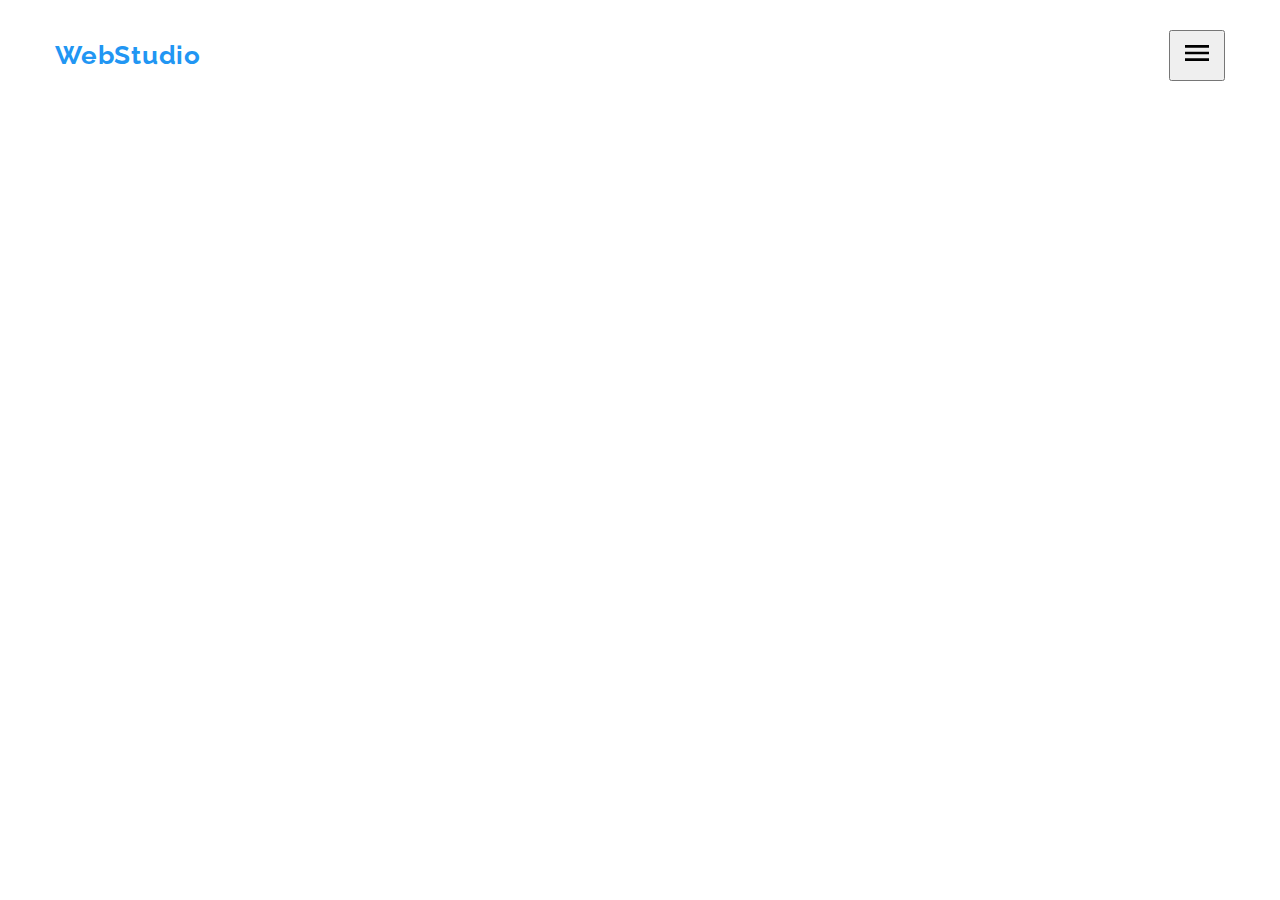
==== commit 63cd6462: "/" ====
--- a/index.html
+++ b/index.html
@@ -20,7 +20,7 @@
 
   <body>
     <header class="header">
-      <div class="container header-container">
+      <div class="container header__container">
         <a href="" class="link logo-header"
           >Web<span class="logo-dark">Studio</span></a>
         <nav class="header-nav">
@@ -36,6 +36,14 @@
             </li>
           </ul>
         </nav>
+        <button type="button" class="mobile-menu-btn">
+          <svg 
+            class="mobile-menu-btn__icon"
+            width="40"
+            height="40">
+            <use href="./image/icons.svg#icon-mobile-menu-btn"></use>
+          </svg>
+        </button>
         <ul class="list header-contact">
           <li class="header-list__item">
             <a class="link header-list__mail" href="mailto:info@devstudio.com">
@@ -57,15 +65,16 @@
       </div>
     </header>
     <main>
-      <section class="hero">
+      <!-- <section class="hero">
         <div class="container">
           <h1 class="hero-title">Эффективные решения для вашого бизнеса</h1>
           <button type="button" class="hero-btn" data-modal-open>
             Заказать услугу
           </button>
         </div>
-      </section>
-      <section class="section">
+      </section> -->
+
+      <!-- <section class="section">
         <div class="container">
           <h2 class="visually-hidden">Заголовок</h2>
           <ul class="list section-list">
@@ -127,8 +136,9 @@
             </li>
           </ul>
         </div>
-      </section>
-      <section class="work">
+      </section> -->
+
+      <!-- <section class="work">
         <div class="container">
           <h2 class="work-title">Чем мы занимаемся</h2>
           <ul class="list work-list">
@@ -167,8 +177,9 @@
             </li>
           </ul>
         </div>
-      </section>
-      <section class="content">
+      </section> -->
+
+      <!-- <section class="content">
         <div class="container">
           <h2 class="content-title">Наша команда</h2>
           <ul class="list content-list">
@@ -342,8 +353,9 @@
             </li>
           </ul>
         </div>
-      </section>
-      <section class="client">
+      </section> -->
+
+      <!-- <section class="client">
         <div class="container">
           <h2 class="client-title">Постоянные клиенты</h2>
           <ul class="client-list list">
@@ -391,9 +403,10 @@
             </li>
           </ul>
         </div>
-      </section>
+      </section> -->
     </main>
-    <footer class="footer">
+
+    <!-- <footer class="footer">
       <div class="container footer-container">
         <div class="footer-address">
           <a href="" class="link logo-footer"
@@ -469,9 +482,9 @@
           </div>
       </form>
       </div>
-    </footer>
-
-    <div class="backdrop is-hidden" data-modal>
+    </footer> -->
+
+    <!-- <div class="backdrop is-hidden" data-modal>
       <div class="modal is-hidden">
         <button type="button" class="modal-close-btn" data-modal-close>
           <svg class="modal-icon-close" 
@@ -494,10 +507,10 @@
                   height="18">
                 <use href="./image/icons.svg#icon-person-name"></use>
                 </svg>
-            </span>
-
-
-          <label class="contakt-form-field" for="phone">Телефон</label>
+            </span> -->
+
+
+          <!-- <label class="contakt-form-field" for="phone">Телефон</label>
             <span class="contakt-form-imput-wrapper">
               <input name="user_phone" class="contakt-form-input" type="tel"required/>
                 <svg class="contakt-form-input-icon" 
@@ -505,10 +518,10 @@
                   height="18">
                 <use href="./image/icons.svg#icon-form-imput-tel"></use>
                 </svg>
-            </span>
-
-
-          <label class="contakt-form-field" for="email">Почта</label>
+            </span> -->
+
+
+          <!-- <label class="contakt-form-field" for="email">Почта</label>
             <span class="contakt-form-imput-wrapper">
               <input name="user_mail" class="contakt-form-input" type="tel"required/>
                 <svg class="contakt-form-input-icon" 
@@ -533,6 +546,6 @@
   </form>
       </div>
     </div>
-    <script src="./js/modal.js"></script>
+    <script src="./js/modal.js"></script> -->
   </body>
 </html>--- a/css/main.min.css
+++ b/css/main.min.css
@@ -1,2 +1,2 @@
-:root{--main-color: #212121;--color-title: #FFFFFF;--text-color: #757575;--color-hover: #2196F3;--background-header: #FFFFFF;--background-hero: #2F303A;--background-section: #E5E5E5;--background-content:#F5F4FA;--footer-color-logo: #FFFFFF;--header-boder-color: #ECECEC;--border-color:  #EEEEEE;--background-icon: #AFB1B8;--footer-icon: rgba(255, 255, 255, 0.1)}.visually-hidden{position:absolute;width:1px;height:1px;margin:-1px;border:0;padding:0;white-space:nowrap;clip-path:inset(100%);clip:rect(0 0 0 0);overflow:hidden}body{font-family:Roboto, sans-serif}h1,h2,h3,p,ul{margin:0;padding:0}.list{list-style:none}.link{text-decoration:none}img{display:block;max-width:100%;height:auto}.container{width:1200px;padding-left:15px;padding-right:15px;margin:0 auto}.logo-header{display:inline-block;font-family:Raleway;font-weight:700;font-size:26px;line-height:1.19;letter-spacing:0.03em;color:var(--color-hover);margin-right:93px;padding-top:24px;padding-bottom:24px}.logo-header__dark{color:var(--main-color)}.hero-title{font-weight:900;font-size:44px;line-height:1.36;letter-spacing:0.06em;text-transform:uppercase;width:696px;margin:auto;margin-bottom:30px;color:var(--color-title)}.hero-btn{font-family:inherit;font-weight:700;font-size:16px;line-height:1.87;text-align:center;letter-spacing:0.06em;color:var(--color-title);background-color:var(--color-hover);cursor:pointer;border-radius:4px;box-shadow:0px 4px 4px rgba(0,0,0,0.15);padding:10px 32px;transition:background-color 250ms cubic-bezier(0.4, 0, 0.2, 1)}.hero-btn:hover,.hero-btn:focus{background-color:var(--color-hover)}.section-image-list{display:flex;justify-content:center}.section-image-item+.section-image-item{margin-left:30px}.section-img{width:270px;height:120px;display:flex;justify-content:center;align-items:center;border-radius:4px;margin-bottom:30px;background-color:var(--background-content);color:var(--main-color)}.section-image-icon{fill:currentColor}.logo-white{color:var(--footer-color-logo)}.logo-footer{display:inline-block;font-family:Raleway;font-weight:700;font-size:26px;line-height:1.19;letter-spacing:0.03em;color:var(--color-hover);margin-bottom:20px}.subscribe-name{margin-bottom:20px;font-weight:700;font-size:14px;line-height:1.14;letter-spacing:0.03em;text-transform:uppercase;color:var(--color-title)}.subscribe-wrapper{display:flex}.subscribe-input{width:358px;height:50px;padding-left:16px;margin-right:12px;border:1px solid rgba(255,255,255,0.3);box-sizing:border-box;filter:drop-shadow(0px 4px 4px rgba(0,0,0,0.15));border-radius:4px;background-color:transparent;color:var(--color-title);transition:border-color 250ms cubic-bezier(0.4, 0, 0.2, 1)}.subscribe-inputt:focus{outline:none;border-color:var(--color-hover)}.subscribe-input::placeholder{display:flex;align-items:center;font-weight:400;font-size:16px;line-height:1.25;letter-spacing:0.03em;color:rgba(255,255,255,0.6)}.subscribe-btn{display:flex;justify-content:center;align-items:center;width:200px;height:50px;padding:0;cursor:pointer;box-shadow:0px 4px 4px rgba(0,0,0,0.15);border-radius:4px;border:none;background:var(--color-hover);font-weight:700;font-size:16px;line-height:30px;text-align:center;letter-spacing:0.06em;color:var(--color-title)}.subscribe-icon{margin-left:10px}.navigation-btn{font-weight:500;font-size:16px;line-height:1.62;text-align:center;letter-spacing:0.03em;color:var(--main-color);background-color:var(--background-content);border-radius:4px;border:var(--border-color);cursor:pointer;padding:6px 22px;transition:background-color 250ms cubic-bezier(0.4, 0, 0.2, 1),color 250ms cubic-bezier(0.4, 0, 0.2, 1),box-shadow 250ms cubic-bezier(0.4, 0, 0.2, 1)}.navigation-btn:not(:last-child){margin-right:8px}.navigation-btn:hover,.navigation-btn:focus{background-color:var(--color-hover);color:var(--footer-color-logo);box-shadow:0px 3px 1px rgba(0,0,0,0.1),0px 1px 2px rgba(0,0,0,0.08),0px 2px 2px rgba(0,0,0,0.12)}.overlay{position:absolute;font-family:'Roboto';font-weight:400;font-size:18px;line-height:1.56;letter-spacing:0.03em;text-align:left;background-color:rgba(33,150,243,0.9);color:var(--color-title);padding:63px 24px;top:0;left:0;width:100%;height:100%;transform:translateY(100%);transition:transform 250ms cubic-bezier(0.4, 0, 0.2, 1)}.modal{position:absolute;top:50%;left:50%;transform:translate(-50%, -50%);width:528px;height:581px;background-color:var(--background-header);box-shadow:0px 1px 3px rgba(0,0,0,0.12),0px 1px 1px rgba(0,0,0,0.14),0px 2px 1px rgba(0,0,0,0.2);border-radius:4px;padding:40px}.modal-close-btn{position:absolute;display:flex;justify-content:center;align-items:center;top:8px;right:8px;width:30px;height:30px;border-radius:50%;background:var(--background-header);border:1px solid rgba(0,0,0,0.1);box-sizing:border-box;padding:0;cursor:pointer}.modal-close-btn:hover .modal-icon-close,.modal-close-btn:focus .modal-icon-close{fill:var(--color-hover)}.modal-icon-close{transition:fill 250ms cubic-bezier(0.4, 0, 0.2, 1)}.contakt-form-text{font-weight:700;font-size:20px;line-height:23px;text-align:center;letter-spacing:0.03em;margin-bottom:12px;color:var(--main-color)}.contakt-form-input-icon{position:absolute;top:50%;left:12px;transform:translateY(-50%);display:block;transition:fill 250ms cubic-bezier(0.4, 0, 0.2, 1)}.contakt-form-field{display:block;font-family:'Roboto';font-style:normal;font-weight:400;font-size:12px;line-height:1.17;letter-spacing:0.01em;color:#757575;margin-bottom:4px}.contakt-form-input{padding:0;width:100%;height:40px;padding-left:42px;border:1px solid rgba(33,33,33,0.2);box-sizing:border-box;border-radius:4px;transition:border-color 250ms cubic-bezier(0.4, 0, 0.2, 1)}.contakt-form-input:focus{outline:none;border-color:var(--color-hover)}.contakt-form-input:focus+.contakt-form-input-icon{fill:var(--color-hover)}.contakt-form-input-icon{outline:none}.contakt-form-imput-wrapper{position:relative;display:block;margin-bottom:10px}.contakt-form-input-icon{position:absolute;display:block;top:50%;left:12px;transform:translateY(-50%)}.contact-form-checkbox-wrapper{margin-bottom:30px}.contakt-form-message{width:100%;height:120px;padding:12px 16px;resize:none;margin-bottom:20px;border:1px solid rgba(33,33,33,0.2);box-sizing:border-box;border-radius:4px;transition:border-color 250ms cubic-bezier(0.4, 0, 0.2, 1)}.contakt-form-message::placeholder{color:rgba(117,117,117,0.5)}.contakt-form-message:focus{outline:none;border-color:var(--color-hover)}.contact-form-submit-btn{display:flex;justify-content:center;align-items:center;text-align:center;width:200px;height:50px;padding:0;margin:auto;font-weight:700;font-size:16px;line-height:1.88;letter-spacing:0.06em;color:var(--background-header);background:var(--color-hover);box-shadow:0px 4px 4px rgba(0,0,0,0.15);border-radius:4px;transition:backround 250ms cubic-bezier(0.4, 0, 0.2, 1)}.contact-form-submit-btn:hover,.contact-form-submit-btn:focus{background:#188CE8}.contact-form-checkbox-agreement::before{content:"";display:flex;justify-content:center;align-items:center;width:16px;height:16px;margin-right:8px;margin-top:3px;border:2px solid var(--main-color);border-radius:3px;cursor:pointer;transition:border-color 250ms cubic-bezier(0.4, 0, 0.2, 1)}.contact-form-checkbox-agreement{display:flex;justify-content:center;font-weight:400;font-size:14px;line-height:1.71;letter-spacing:0.03em;color:var(--text-color)}.contact-form-checkbox-agreement::before{content:"";display:flex;justify-content:center;align-items:center;width:16px;height:16px;margin-right:8px;margin-top:3px;border:2px solid var(--main-color);border-radius:3px;cursor:pointer;transition:border-color 250ms cubic-bezier(0.4, 0, 0.2, 1)}.chackbox-accept-policy:checked+.contact-form-checkbox-agreement::before{background-image:url(../image/icon-check.svg);background-position:center}.chackbox-accept-policy:focus+.contact-form-checkbox-agreement::before{outline:none;border-color:var(--color-hover)}.chackbox-accept-policy:hover+.contact-form-checkbox-agreement::before{outline:none;border-color:var(--color-hover)}.policy{font-style:normal;font-weight:400;font-size:14px;line-height:1.71;letter-spacing:0.03em;text-decoration-line:underline;color:var(--color-hover)}.visually-hidden{position:absolute;border:0;padding:0;white-space:nowrap;clip-path:inset(100%);clip:rect(0 0 0 0);overflow:hidden}.backdrop{position:fixed;top:0;left:0;width:100vw;height:100vh;background-color:rgba(0,0,0,0.2);transition:opacity 250ms cubic-bezier(0.4, 0, 0.2, 1),visibility 250ms cubic-bezier(0.4, 0, 0.2, 1)}.backdrop.is-hidden{opacity:0;visibility:hidden;pointer-events:none}.header{background-color:var(--header-background);border:1px solid var(--header-boder-color)}.header-container{display:flex;align-items:center}.header-list{display:flex;text-align:center}.header-list.current{color:var(--color-hover)}.header-list.current{color:var(--color-hover)}.logo-header{display:inline-block;font-family:Raleway;font-weight:700;font-size:26px;line-height:1.19;letter-spacing:0.03em;color:var(--color-hover);margin-right:93px;padding-top:24px;padding-bottom:24px}.logo-dark{color:var(--main-color)}.header-list__item{font-weight:500;font-size:14px;line-height:1.14;letter-spacing:0.02em;color:var(--main-color);accent-color:green}.header-list__item:not(:last-child){margin-right:50px}.header-list__link{position:relative;display:inline-block;color:var(--main-color);padding:32px 0;transition:color 250ms cubic-bezier(0.4, 0, 0.2, 1)}.header-list__link:hover,.header-list__link:focus{color:var(--color-hover)}.current::after{display:block;position:absolute;bottom:-1px;content:'';width:100%;height:4px;background:var(--color-hover);border-radius:2px}.header-contact{display:flex;margin-left:auto}.header-list__mail{font-weight:500;font-size:14px;line-height:1.14;letter-spacing:0.02em;color:var(--text-color);display:flex;align-items:center;padding:32px 0;transition:color 250ms cubic-bezier(0.4, 0, 0.2, 1)}.header-list__mail:hover,.header-list__mail:focus{color:var(--color-hover)}.header-list__img-icon{margin-right:10px;fill:currentColor}.header-list__tel{font-weight:500;font-size:14px;line-height:1.14;letter-spacing:0.02em;color:var(--text-color);display:flex;align-items:center;padding:32px 0;transition:color 250ms cubic-bezier(0.4, 0, 0.2, 1)}.header-list__tel:hover,.header-list__tel:focus{color:var(--color-hover)}.hero{padding-top:200px;padding-bottom:200px;background-color:var(--background-hero);text-align:center;max-width:1600px;min-height:600px;margin-left:auto;margin-right:auto;background-image:linear-gradient(rgba(47,48,58,0.4), rgba(47,48,58,0.4)),url(../image/ImgHERO.jpg);background-repeat:no-repeat;background-position:center;background-size:cover}.section{padding-top:94px;padding-bottom:94px;background-color:var(--section-background)}.section-list{display:flex}.section-pretitle{font-weight:700;font-size:14px;line-height:1.14;letter-spacing:0.03em;text-transform:uppercase;color:var(--main-color);margin-bottom:10px}.section-text{font-weight:400;font-size:14px;line-height:1.71;letter-spacing:0.03em;color:var(--text-color)}.section-list__item{width:270px;justify-content:center}.section-list__item:not(:last-child){margin-right:30px}.work{padding-bottom:94px}.work-list{display:flex}.work-title{font-weight:700;font-size:36px;line-height:42px;text-align:center;letter-spacing:0.03em;color:var(--main-color);margin-bottom:50px}.work-list__item{position:relative;display:flex}.work-list__item:not(:last-child){margin-right:30px}.work-item-text{position:absolute;display:flex;align-items:flex-end;justify-content:center;align-items:center;font-family:'Roboto';font-weight:700;font-size:14px;line-height:1.14;text-align:center;letter-spacing:0.03em;text-transform:uppercase;background:rgba(47,48,58,0.8);color:var(--background-header);left:0;bottom:0;width:100%;height:70px}.content{padding-top:94px;padding-bottom:94px;background-color:var(--background-content)}.content-title{font-weight:700;font-size:36px;line-height:1.16;text-align:center;letter-spacing:0.03em;color:var(--content-title);margin-bottom:50px}.content-list{display:flex}.content-item{height:428px;width:270px;border-radius:0px 0px 4px 4px;background-color:var(--background-header);box-shadow:0px 1px 3px rgba(0,0,0,0.12),0px 1px 1px rgba(0,0,0,0.14),0px 2px 1px rgba(0,0,0,0.2)}.content-item:not(:last-child){margin-right:30px}.content-text{padding:30px 0}.content-after-title{font-weight:500;font-size:16px;line-height:1.19;text-align:center;letter-spacing:0.03em;color:var(--main-color);margin-bottom:10px}.content-headline{font-weight:400;font-size:16px;line-height:1.19;text-align:center;letter-spacing:0.03em;color:var(--text-color);margin-bottom:16px}.content-team-list{display:flex;justify-content:center}.content-team-item+.content-team-item{margin-left:10px}.content-team-link{width:44px;height:44px;display:flex;justify-content:center;align-items:center;border-radius:50%;background-color:var(--background-header);color:var(--background-icon);transition:background-color 250ms cubic-bezier(0.4, 0, 0.2, 1)}.content-team-link:hover,.content-team-link:focus{background-color:var(--color-hover);color:var(--color-title)}.content-team-link:hover.content-team-icon,.content-team-link:hover.content-team-icon,.content-team-link:focus.content-team-icon,.content-team-link:focus.content-team-icon{fill:var(--color-title)}.content-team-icon{fill:currentColor}.client{padding-top:94px;padding-bottom:94px}.client-title{font-weight:700;font-size:36px;line-height:1.16;text-align:center;letter-spacing:0.03em;color:var(--main-color);margin-bottom:50px}.client-list{display:flex;justify-content:center}.client-link{width:170px;height:92px;display:flex;justify-content:center;align-items:center;border-radius:4px;border:1px solid var(--background-icon);background-color:var(--background-header);color:var(--background-icon);transition:fill 250ms cubic-bezier(0.4, 0, 0.2, 1),border 250ms cubic-bezier(0.4, 0, 0.2, 1)}.client-link:hover,.client-link:focus{border:1px solid var(--color-hover)}.client-link:hover .client-icon,.client-link:focus .client-icon{fill:var(--color-hover)}.client-item+.client-item{margin-left:30px}.client-icon{fill:currentColor}.footer{padding-top:60px;padding-bottom:60px;background-color:var(--background-hero)}.footer-container{display:flex;align-items:baseline}.footer-address{margin-right:70px}.footer-item:not(:last-child){margin-bottom:9px}.footer-link-location{font-weight:400;font-size:14px;line-height:1.71;letter-spacing:0.03em;color:var(--color-title);margin-bottom:9px;transition:color 250ms cubic-bezier(0.4, 0, 0.2, 1)}.footer-link-location:hover,.footer-link-location:focus{color:var(--color-hover)}.footer-link-tel{font-size:14px;line-height:1.71;letter-spacing:0.03em;color:rgba(255,255,255,0.6);transition:color 250ms cubic-bezier(0.4, 0, 0.2, 1)}.footer-link-tel:hover,.footer-link-tel:focus{color:var(--color-hover)}.footer-link-mail{font-size:14px;line-height:1.71;letter-spacing:0.03em;color:rgba(255,255,255,0.6);transition:color 250ms cubic-bezier(0.4, 0, 0.2, 1)}.footer-link-mail:hover,.footer-link-mail:focus{color:var(--color-hover)}.footer-tel{margin-bottom:9px}.footer-socialnetwork{margin-right:auto}.footer-title{font-weight:bold;font-size:14px;line-height:1.14;letter-spacing:0.03em;text-transform:uppercase;color:var(--color-title);margin-bottom:20px}.footer-network-list{display:flex}.footer-network-link{width:44px;height:44px;display:flex;justify-content:center;align-items:center;border-radius:50%;background-color:var(--footer-icon);color:var(--color-title);transition:background-color 250ms cubic-bezier(0.4, 0, 0.2, 1)}.footer-network-link:hover,.footer-network-link:focus{background-color:var(--color-hover)}.footer-network-item:not(:last-child){margin-right:10px}.footer-network-icon{fill:currentColor}.navigation{padding-top:94px;padding-bottom:94px}.navigation-list{display:flex;justify-content:center;margin-bottom:50px}.navigation-list.active{background-color:var(--color-hover);box-shadow:0px 3px 1px rgba(0,0,0,0.1),0px 1px 2px rgba(0,0,0,0.08),0px 2px 2px rgba(0,0,0,0.12);border-radius:4px;color:var(--background-header)}.btn-item:not(:last-child){margin-right:8px}.nav-list{display:flex;flex-wrap:wrap}.navigation-item{text-align:left;width:370px;margin-right:30px;margin-bottom:30px}.navigation-item:nth-child(3n){margin-right:0}.navigation-item:nth-last-child(-n+3){margin-bottom:0}.navigation-link{display:block}.navigation-link:hover,.navigation-link:focus{box-shadow:0px 1px 1px rgba(0,0,0,0.12),0px 4px 4px rgba(0,0,0,0.06),1px 4px 6px rgba(0,0,0,0.16)}.navigation-link:hover .overlay,.navigation-link:focus .overlay{transform:translateY(0%)}.nav-text{padding:20px 24px;border:1px solid var(--border-color)}.navigation-title{font-weight:700;font-size:18px;line-height:2.00;letter-spacing:0.06em;color:var(--main-color);margin-bottom:4px}.navigation-text{font-weight:400;font-size:16px;line-height:1.87;letter-spacing:0.03em;color:var(--text-color)}.navigation-link-img{position:relative;overflow:hidden}
+:root{--main-color: #212121;--color-title: #FFFFFF;--text-color: #757575;--color-hover: #2196F3;--background-header: #FFFFFF;--background-hero: #2F303A;--background-section: #E5E5E5;--background-content:#F5F4FA;--footer-color-logo: #FFFFFF;--header-boder-color: #ECECEC;--border-color:  #EEEEEE;--background-icon: #AFB1B8;--footer-icon: rgba(255, 255, 255, 0.1)}.visually-hidden{position:absolute;width:1px;height:1px;margin:-1px;border:0;padding:0;white-space:nowrap;clip-path:inset(100%);clip:rect(0 0 0 0);overflow:hidden}body{font-family:Roboto, sans-serif}h1,h2,h3,p,ul{margin:0;padding:0}.list{list-style:none}.link{text-decoration:none}img{display:block;max-width:100%;height:auto}.container{padding-left:15px;padding-right:15px}@media screen and (min-width: 480px){.container{width:480px;margin-left:auto;margin-right:auto}}@media screen and (min-width: 768px){.container{width:768px}}@media screen and (min-width: 1200px){.container{width:1200px}}.logo-header{display:inline-block;font-family:Raleway;font-weight:700;font-size:26px;line-height:1.19;letter-spacing:0.03em;color:var(--color-hover);margin-right:93px;padding-top:24px;padding-bottom:24px}.logo-header__dark{color:var(--main-color)}.hero-title{font-weight:900;font-size:44px;line-height:1.36;letter-spacing:0.06em;text-transform:uppercase;width:696px;margin:auto;margin-bottom:30px;color:var(--color-title)}.hero-btn{font-family:inherit;font-weight:700;font-size:16px;line-height:1.87;text-align:center;letter-spacing:0.06em;color:var(--color-title);background-color:var(--color-hover);cursor:pointer;border-radius:4px;box-shadow:0px 4px 4px rgba(0,0,0,0.15);padding:10px 32px;transition:background-color 250ms cubic-bezier(0.4, 0, 0.2, 1)}.hero-btn:hover,.hero-btn:focus{background-color:var(--color-hover)}.section-image-list{display:flex;justify-content:center}.section-image-item+.section-image-item{margin-left:30px}.section-img{width:270px;height:120px;display:flex;justify-content:center;align-items:center;border-radius:4px;margin-bottom:30px;background-color:var(--background-content);color:var(--main-color)}.section-image-icon{fill:currentColor}.logo-white{color:var(--footer-color-logo)}.logo-footer{display:inline-block;font-family:Raleway;font-weight:700;font-size:26px;line-height:1.19;letter-spacing:0.03em;color:var(--color-hover);margin-bottom:20px}.subscribe-name{margin-bottom:20px;font-weight:700;font-size:14px;line-height:1.14;letter-spacing:0.03em;text-transform:uppercase;color:var(--color-title)}.subscribe-wrapper{display:flex}.subscribe-input{width:358px;height:50px;padding-left:16px;margin-right:12px;border:1px solid rgba(255,255,255,0.3);box-sizing:border-box;filter:drop-shadow(0px 4px 4px rgba(0,0,0,0.15));border-radius:4px;background-color:transparent;color:var(--color-title);transition:border-color 250ms cubic-bezier(0.4, 0, 0.2, 1)}.subscribe-inputt:focus{outline:none;border-color:var(--color-hover)}.subscribe-input::placeholder{display:flex;align-items:center;font-weight:400;font-size:16px;line-height:1.25;letter-spacing:0.03em;color:rgba(255,255,255,0.6)}.subscribe-btn{display:flex;justify-content:center;align-items:center;width:200px;height:50px;padding:0;cursor:pointer;box-shadow:0px 4px 4px rgba(0,0,0,0.15);border-radius:4px;border:none;background:var(--color-hover);font-weight:700;font-size:16px;line-height:30px;text-align:center;letter-spacing:0.06em;color:var(--color-title)}.subscribe-icon{margin-left:10px}.navigation-btn{font-weight:500;font-size:16px;line-height:1.62;text-align:center;letter-spacing:0.03em;color:var(--main-color);background-color:var(--background-content);border-radius:4px;border:var(--border-color);cursor:pointer;padding:6px 22px;transition:background-color 250ms cubic-bezier(0.4, 0, 0.2, 1),color 250ms cubic-bezier(0.4, 0, 0.2, 1),box-shadow 250ms cubic-bezier(0.4, 0, 0.2, 1)}.navigation-btn:not(:last-child){margin-right:8px}.navigation-btn:hover,.navigation-btn:focus{background-color:var(--color-hover);color:var(--footer-color-logo);box-shadow:0px 3px 1px rgba(0,0,0,0.1),0px 1px 2px rgba(0,0,0,0.08),0px 2px 2px rgba(0,0,0,0.12)}.overlay{position:absolute;font-family:'Roboto';font-weight:400;font-size:18px;line-height:1.56;letter-spacing:0.03em;text-align:left;background-color:rgba(33,150,243,0.9);color:var(--color-title);padding:63px 24px;top:0;left:0;width:100%;height:100%;transform:translateY(100%);transition:transform 250ms cubic-bezier(0.4, 0, 0.2, 1)}.modal{position:absolute;top:50%;left:50%;transform:translate(-50%, -50%);width:528px;height:581px;background-color:var(--background-header);box-shadow:0px 1px 3px rgba(0,0,0,0.12),0px 1px 1px rgba(0,0,0,0.14),0px 2px 1px rgba(0,0,0,0.2);border-radius:4px;padding:40px}.modal-close-btn{position:absolute;display:flex;justify-content:center;align-items:center;top:8px;right:8px;width:30px;height:30px;border-radius:50%;background:var(--background-header);border:1px solid rgba(0,0,0,0.1);box-sizing:border-box;padding:0;cursor:pointer}.modal-close-btn:hover .modal-icon-close,.modal-close-btn:focus .modal-icon-close{fill:var(--color-hover)}.modal-icon-close{transition:fill 250ms cubic-bezier(0.4, 0, 0.2, 1)}.contakt-form-text{font-weight:700;font-size:20px;line-height:23px;text-align:center;letter-spacing:0.03em;margin-bottom:12px;color:var(--main-color)}.contakt-form-input-icon{position:absolute;top:50%;left:12px;transform:translateY(-50%);display:block;transition:fill 250ms cubic-bezier(0.4, 0, 0.2, 1)}.contakt-form-field{display:block;font-family:'Roboto';font-style:normal;font-weight:400;font-size:12px;line-height:1.17;letter-spacing:0.01em;color:#757575;margin-bottom:4px}.contakt-form-input{padding:0;width:100%;height:40px;padding-left:42px;border:1px solid rgba(33,33,33,0.2);box-sizing:border-box;border-radius:4px;transition:border-color 250ms cubic-bezier(0.4, 0, 0.2, 1)}.contakt-form-input:focus{outline:none;border-color:var(--color-hover)}.contakt-form-input:focus+.contakt-form-input-icon{fill:var(--color-hover)}.contakt-form-input-icon{outline:none}.contakt-form-imput-wrapper{position:relative;display:block;margin-bottom:10px}.contakt-form-input-icon{position:absolute;display:block;top:50%;left:12px;transform:translateY(-50%)}.contact-form-checkbox-wrapper{margin-bottom:30px}.contakt-form-message{width:100%;height:120px;padding:12px 16px;resize:none;margin-bottom:20px;border:1px solid rgba(33,33,33,0.2);box-sizing:border-box;border-radius:4px;transition:border-color 250ms cubic-bezier(0.4, 0, 0.2, 1)}.contakt-form-message::placeholder{color:rgba(117,117,117,0.5)}.contakt-form-message:focus{outline:none;border-color:var(--color-hover)}.contact-form-submit-btn{display:flex;justify-content:center;align-items:center;text-align:center;width:200px;height:50px;padding:0;margin:auto;font-weight:700;font-size:16px;line-height:1.88;letter-spacing:0.06em;color:var(--background-header);background:var(--color-hover);box-shadow:0px 4px 4px rgba(0,0,0,0.15);border-radius:4px;transition:backround 250ms cubic-bezier(0.4, 0, 0.2, 1)}.contact-form-submit-btn:hover,.contact-form-submit-btn:focus{background:#188CE8}.contact-form-checkbox-agreement::before{content:"";display:flex;justify-content:center;align-items:center;width:16px;height:16px;margin-right:8px;margin-top:3px;border:2px solid var(--main-color);border-radius:3px;cursor:pointer;transition:border-color 250ms cubic-bezier(0.4, 0, 0.2, 1)}.contact-form-checkbox-agreement{display:flex;justify-content:center;font-weight:400;font-size:14px;line-height:1.71;letter-spacing:0.03em;color:var(--text-color)}.contact-form-checkbox-agreement::before{content:"";display:flex;justify-content:center;align-items:center;width:16px;height:16px;margin-right:8px;margin-top:3px;border:2px solid var(--main-color);border-radius:3px;cursor:pointer;transition:border-color 250ms cubic-bezier(0.4, 0, 0.2, 1)}.chackbox-accept-policy:checked+.contact-form-checkbox-agreement::before{background-image:url(../image/icon-check.svg);background-position:center}.chackbox-accept-policy:focus+.contact-form-checkbox-agreement::before{outline:none;border-color:var(--color-hover)}.chackbox-accept-policy:hover+.contact-form-checkbox-agreement::before{outline:none;border-color:var(--color-hover)}.policy{font-style:normal;font-weight:400;font-size:14px;line-height:1.71;letter-spacing:0.03em;text-decoration-line:underline;color:var(--color-hover)}.visually-hidden{position:absolute;border:0;padding:0;white-space:nowrap;clip-path:inset(100%);clip:rect(0 0 0 0);overflow:hidden}.backdrop{position:fixed;top:0;left:0;width:100vw;height:100vh;background-color:rgba(0,0,0,0.2);transition:opacity 250ms cubic-bezier(0.4, 0, 0.2, 1),visibility 250ms cubic-bezier(0.4, 0, 0.2, 1)}.backdrop.is-hidden{opacity:0;visibility:hidden;pointer-events:none}.header-list{display:none}.header-contact{display:none}.header{padding-top:16px;padding-bottom:16px}.header__container{display:flex;justify-content:space-between;align-items:center}.hero{padding-top:200px;padding-bottom:200px;background-color:var(--background-hero);text-align:center;max-width:1600px;min-height:600px;margin-left:auto;margin-right:auto;background-image:linear-gradient(rgba(47,48,58,0.4), rgba(47,48,58,0.4)),url(../image/ImgHERO.jpg);background-repeat:no-repeat;background-position:center;background-size:cover}.section{padding-top:94px;padding-bottom:94px;background-color:var(--section-background)}.section-list{display:flex}.section-pretitle{font-weight:700;font-size:14px;line-height:1.14;letter-spacing:0.03em;text-transform:uppercase;color:var(--main-color);margin-bottom:10px}.section-text{font-weight:400;font-size:14px;line-height:1.71;letter-spacing:0.03em;color:var(--text-color)}.section-list__item{width:270px;justify-content:center}.section-list__item:not(:last-child){margin-right:30px}.work{padding-bottom:94px}.work-list{display:flex}.work-title{font-weight:700;font-size:36px;line-height:42px;text-align:center;letter-spacing:0.03em;color:var(--main-color);margin-bottom:50px}.work-list__item{position:relative;display:flex}.work-list__item:not(:last-child){margin-right:30px}.work-item-text{position:absolute;display:flex;align-items:flex-end;justify-content:center;align-items:center;font-family:'Roboto';font-weight:700;font-size:14px;line-height:1.14;text-align:center;letter-spacing:0.03em;text-transform:uppercase;background:rgba(47,48,58,0.8);color:var(--background-header);left:0;bottom:0;width:100%;height:70px}.content{padding-top:94px;padding-bottom:94px;background-color:var(--background-content)}.content-title{font-weight:700;font-size:36px;line-height:1.16;text-align:center;letter-spacing:0.03em;color:var(--content-title);margin-bottom:50px}.content-list{display:flex}.content-item{height:428px;width:270px;border-radius:0px 0px 4px 4px;background-color:var(--background-header);box-shadow:0px 1px 3px rgba(0,0,0,0.12),0px 1px 1px rgba(0,0,0,0.14),0px 2px 1px rgba(0,0,0,0.2)}.content-item:not(:last-child){margin-right:30px}.content-text{padding:30px 0}.content-after-title{font-weight:500;font-size:16px;line-height:1.19;text-align:center;letter-spacing:0.03em;color:var(--main-color);margin-bottom:10px}.content-headline{font-weight:400;font-size:16px;line-height:1.19;text-align:center;letter-spacing:0.03em;color:var(--text-color);margin-bottom:16px}.content-team-list{display:flex;justify-content:center}.content-team-item+.content-team-item{margin-left:10px}.content-team-link{width:44px;height:44px;display:flex;justify-content:center;align-items:center;border-radius:50%;background-color:var(--background-header);color:var(--background-icon);transition:background-color 250ms cubic-bezier(0.4, 0, 0.2, 1)}.content-team-link:hover,.content-team-link:focus{background-color:var(--color-hover);color:var(--color-title)}.content-team-link:hover.content-team-icon,.content-team-link:hover.content-team-icon,.content-team-link:focus.content-team-icon,.content-team-link:focus.content-team-icon{fill:var(--color-title)}.content-team-icon{fill:currentColor}.client{padding-top:94px;padding-bottom:94px}.client-title{font-weight:700;font-size:36px;line-height:1.16;text-align:center;letter-spacing:0.03em;color:var(--main-color);margin-bottom:50px}.client-list{display:flex;justify-content:center}.client-link{width:170px;height:92px;display:flex;justify-content:center;align-items:center;border-radius:4px;border:1px solid var(--background-icon);background-color:var(--background-header);color:var(--background-icon);transition:fill 250ms cubic-bezier(0.4, 0, 0.2, 1),border 250ms cubic-bezier(0.4, 0, 0.2, 1)}.client-link:hover,.client-link:focus{border:1px solid var(--color-hover)}.client-link:hover .client-icon,.client-link:focus .client-icon{fill:var(--color-hover)}.client-item+.client-item{margin-left:30px}.client-icon{fill:currentColor}.footer{padding-top:60px;padding-bottom:60px;background-color:var(--background-hero)}.footer-container{display:flex;align-items:baseline}.footer-address{margin-right:70px}.footer-item:not(:last-child){margin-bottom:9px}.footer-link-location{font-weight:400;font-size:14px;line-height:1.71;letter-spacing:0.03em;color:var(--color-title);margin-bottom:9px;transition:color 250ms cubic-bezier(0.4, 0, 0.2, 1)}.footer-link-location:hover,.footer-link-location:focus{color:var(--color-hover)}.footer-link-tel{font-size:14px;line-height:1.71;letter-spacing:0.03em;color:rgba(255,255,255,0.6);transition:color 250ms cubic-bezier(0.4, 0, 0.2, 1)}.footer-link-tel:hover,.footer-link-tel:focus{color:var(--color-hover)}.footer-link-mail{font-size:14px;line-height:1.71;letter-spacing:0.03em;color:rgba(255,255,255,0.6);transition:color 250ms cubic-bezier(0.4, 0, 0.2, 1)}.footer-link-mail:hover,.footer-link-mail:focus{color:var(--color-hover)}.footer-tel{margin-bottom:9px}.footer-socialnetwork{margin-right:auto}.footer-title{font-weight:bold;font-size:14px;line-height:1.14;letter-spacing:0.03em;text-transform:uppercase;color:var(--color-title);margin-bottom:20px}.footer-network-list{display:flex}.footer-network-link{width:44px;height:44px;display:flex;justify-content:center;align-items:center;border-radius:50%;background-color:var(--footer-icon);color:var(--color-title);transition:background-color 250ms cubic-bezier(0.4, 0, 0.2, 1)}.footer-network-link:hover,.footer-network-link:focus{background-color:var(--color-hover)}.footer-network-item:not(:last-child){margin-right:10px}.footer-network-icon{fill:currentColor}.navigation{padding-top:94px;padding-bottom:94px}.navigation-list{display:flex;justify-content:center;margin-bottom:50px}.navigation-list.active{background-color:var(--color-hover);box-shadow:0px 3px 1px rgba(0,0,0,0.1),0px 1px 2px rgba(0,0,0,0.08),0px 2px 2px rgba(0,0,0,0.12);border-radius:4px;color:var(--background-header)}.btn-item:not(:last-child){margin-right:8px}.nav-list{display:flex;flex-wrap:wrap}.navigation-item{text-align:left;width:370px;margin-right:30px;margin-bottom:30px}.navigation-item:nth-child(3n){margin-right:0}.navigation-item:nth-last-child(-n+3){margin-bottom:0}.navigation-link{display:block}.navigation-link:hover,.navigation-link:focus{box-shadow:0px 1px 1px rgba(0,0,0,0.12),0px 4px 4px rgba(0,0,0,0.06),1px 4px 6px rgba(0,0,0,0.16)}.navigation-link:hover .overlay,.navigation-link:focus .overlay{transform:translateY(0%)}.nav-text{padding:20px 24px;border:1px solid var(--border-color)}.navigation-title{font-weight:700;font-size:18px;line-height:2.00;letter-spacing:0.06em;color:var(--main-color);margin-bottom:4px}.navigation-text{font-weight:400;font-size:16px;line-height:1.87;letter-spacing:0.03em;color:var(--text-color)}.navigation-link-img{position:relative;overflow:hidden}
 /*# sourceMappingURL=main.min.css.map */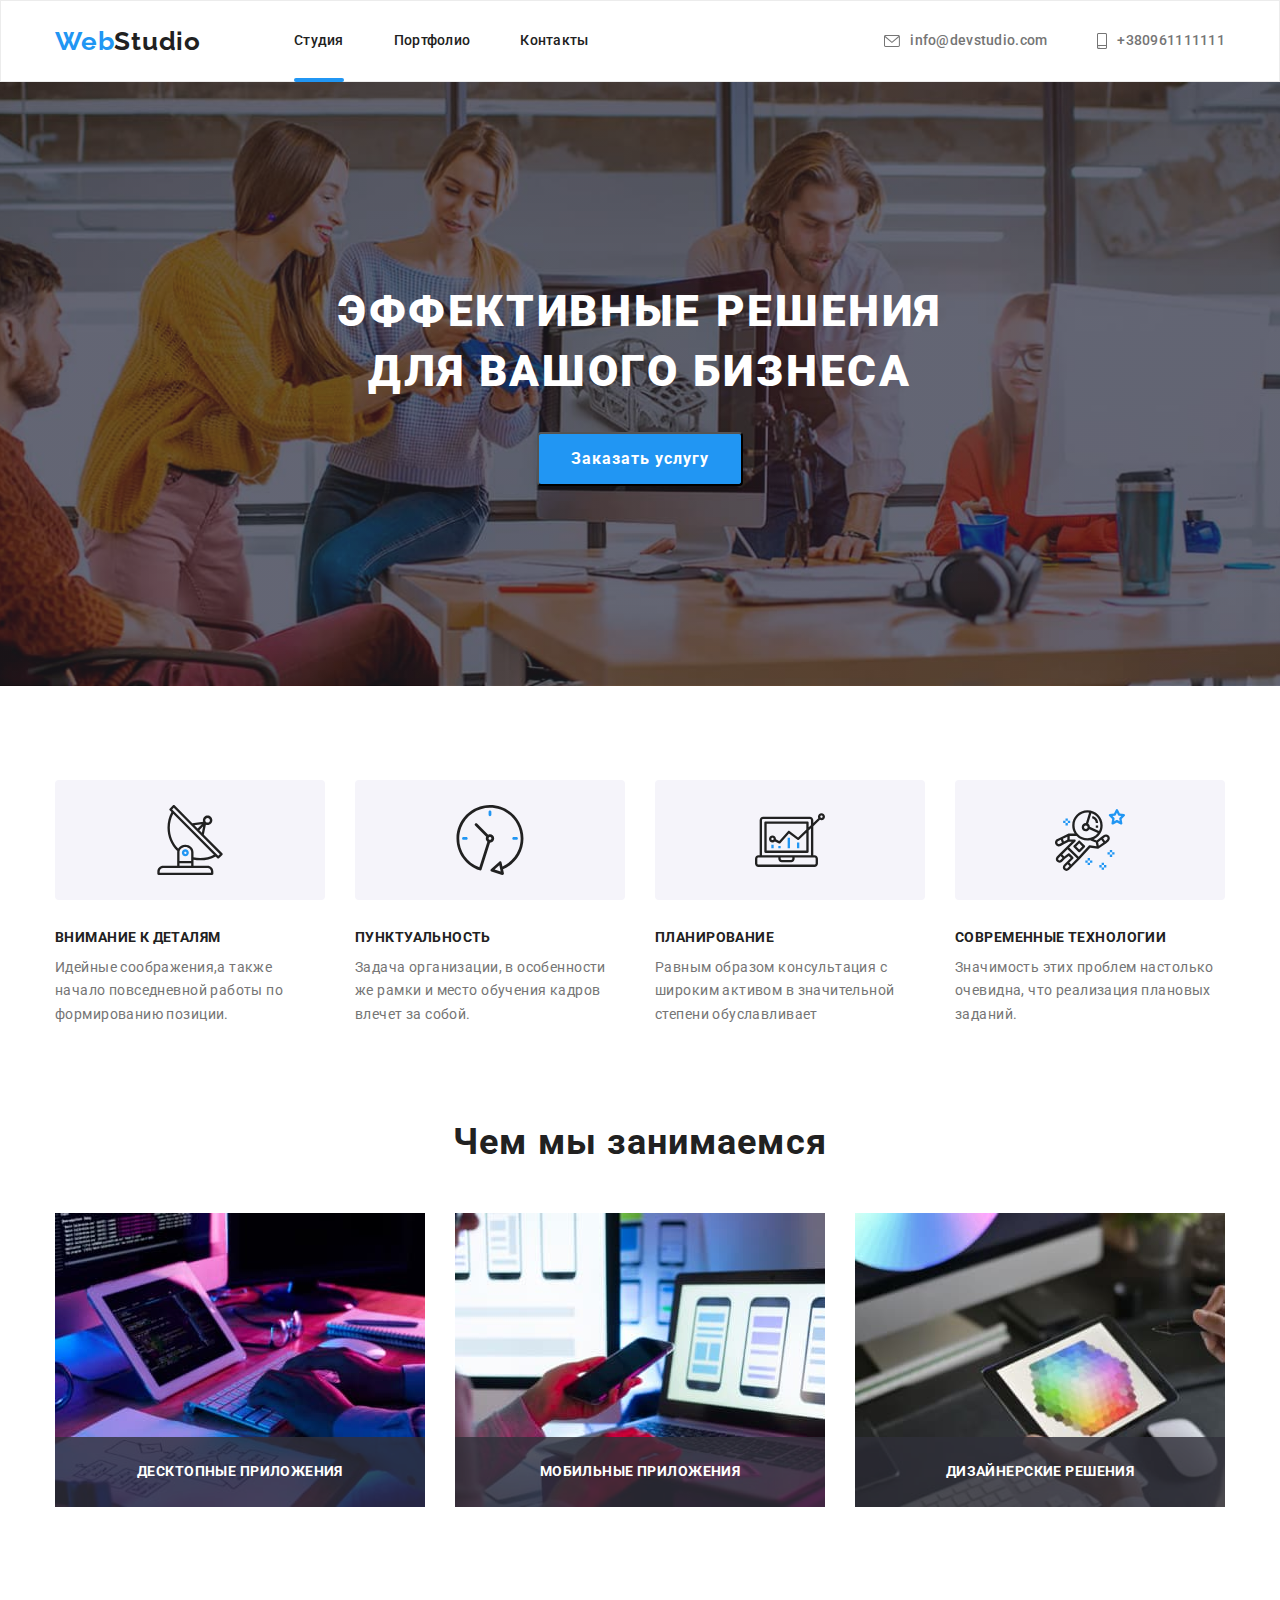
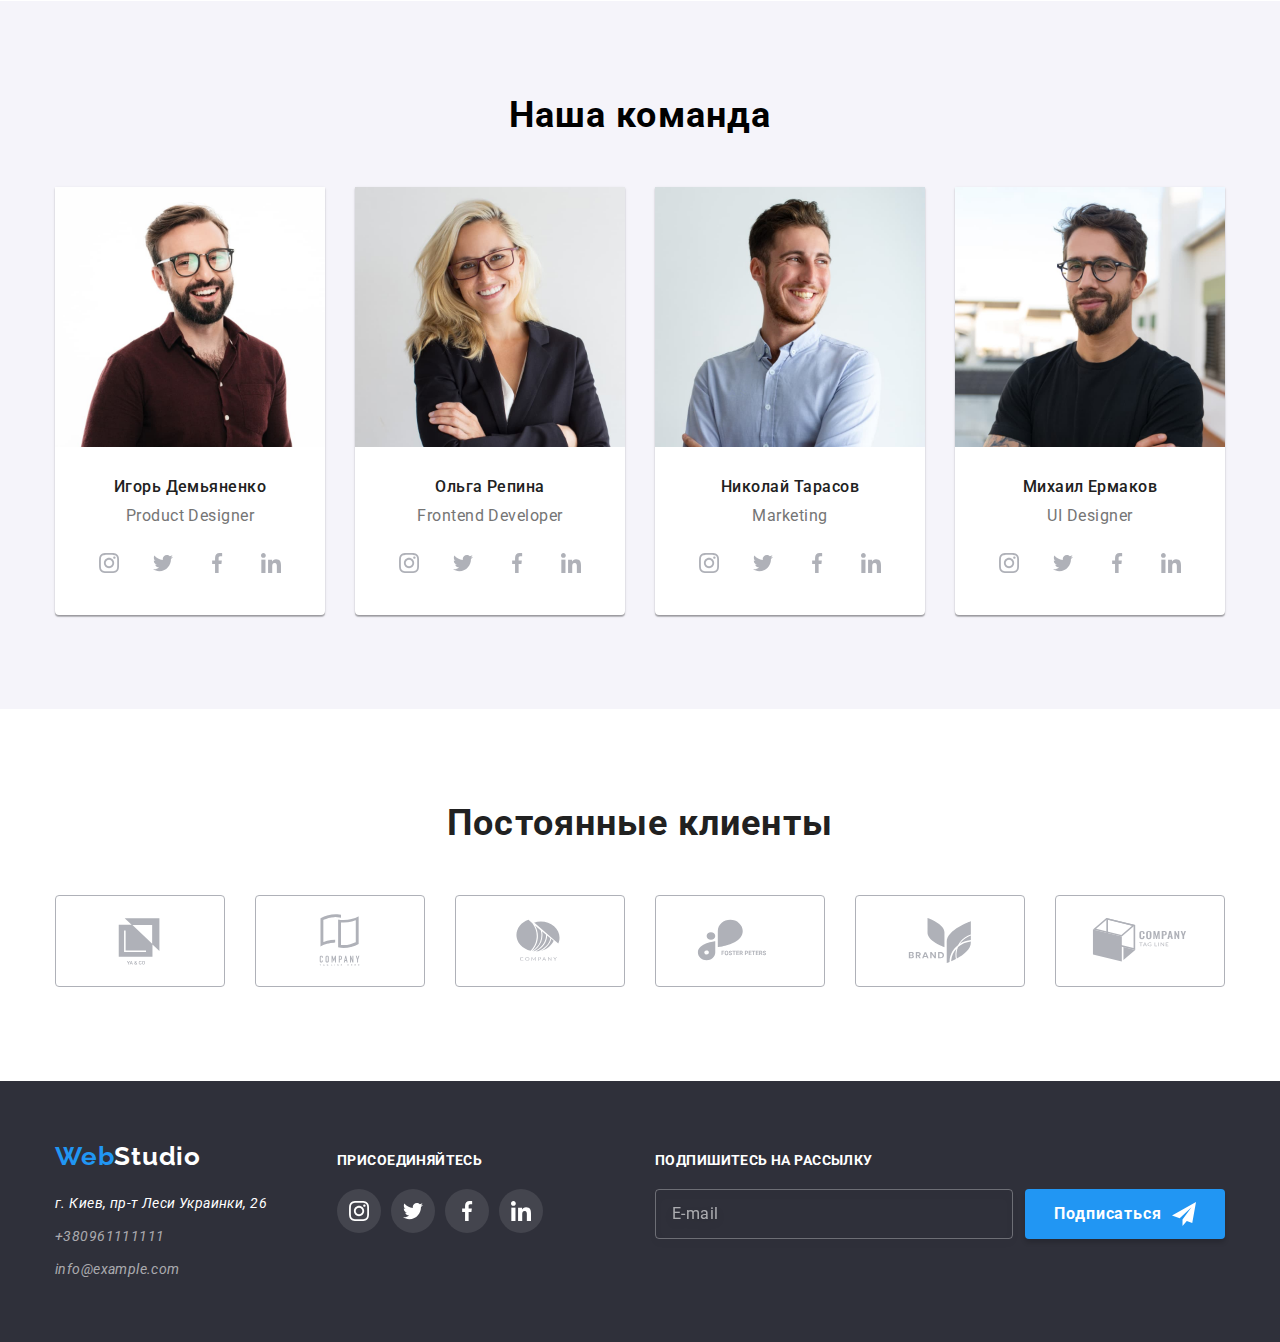
==== commit 34efc3d0: "g" ====
--- a/index.html
+++ b/index.html
@@ -20,7 +20,7 @@
 
   <body>
     <header class="header">
-      <div class="container header__container">
+      <div class="container header-container">
         <a href="" class="link logo-header"
           >Web<span class="logo-dark">Studio</span></a>
         <nav class="header-nav">
@@ -36,14 +36,6 @@
             </li>
           </ul>
         </nav>
-        <button type="button" class="mobile-menu-btn">
-          <svg 
-            class="mobile-menu-btn__icon"
-            width="40"
-            height="40">
-            <use href="./image/icons.svg#icon-mobile-menu-btn"></use>
-          </svg>
-        </button>
         <ul class="list header-contact">
           <li class="header-list__item">
             <a class="link header-list__mail" href="mailto:info@devstudio.com">
@@ -65,16 +57,15 @@
       </div>
     </header>
     <main>
-      <!-- <section class="hero">
+      <section class="hero">
         <div class="container">
           <h1 class="hero-title">Эффективные решения для вашого бизнеса</h1>
           <button type="button" class="hero-btn" data-modal-open>
             Заказать услугу
           </button>
         </div>
-      </section> -->
-
-      <!-- <section class="section">
+      </section>
+      <section class="section">
         <div class="container">
           <h2 class="visually-hidden">Заголовок</h2>
           <ul class="list section-list">
@@ -136,9 +127,8 @@
             </li>
           </ul>
         </div>
-      </section> -->
-
-      <!-- <section class="work">
+      </section>
+      <section class="work">
         <div class="container">
           <h2 class="work-title">Чем мы занимаемся</h2>
           <ul class="list work-list">
@@ -177,9 +167,8 @@
             </li>
           </ul>
         </div>
-      </section> -->
-
-      <!-- <section class="content">
+      </section>
+      <section class="content">
         <div class="container">
           <h2 class="content-title">Наша команда</h2>
           <ul class="list content-list">
@@ -353,9 +342,8 @@
             </li>
           </ul>
         </div>
-      </section> -->
-
-      <!-- <section class="client">
+      </section>
+      <section class="client">
         <div class="container">
           <h2 class="client-title">Постоянные клиенты</h2>
           <ul class="client-list list">
@@ -403,10 +391,9 @@
             </li>
           </ul>
         </div>
-      </section> -->
+      </section>
     </main>
-
-    <!-- <footer class="footer">
+    <footer class="footer">
       <div class="container footer-container">
         <div class="footer-address">
           <a href="" class="link logo-footer"
@@ -482,9 +469,9 @@
           </div>
       </form>
       </div>
-    </footer> -->
-
-    <!-- <div class="backdrop is-hidden" data-modal>
+    </footer>
+
+    <div class="backdrop is-hidden" data-modal>
       <div class="modal is-hidden">
         <button type="button" class="modal-close-btn" data-modal-close>
           <svg class="modal-icon-close" 
@@ -507,10 +494,10 @@
                   height="18">
                 <use href="./image/icons.svg#icon-person-name"></use>
                 </svg>
-            </span> -->
-
-
-          <!-- <label class="contakt-form-field" for="phone">Телефон</label>
+            </span>
+
+
+          <label class="contakt-form-field" for="phone">Телефон</label>
             <span class="contakt-form-imput-wrapper">
               <input name="user_phone" class="contakt-form-input" type="tel"required/>
                 <svg class="contakt-form-input-icon" 
@@ -518,10 +505,10 @@
                   height="18">
                 <use href="./image/icons.svg#icon-form-imput-tel"></use>
                 </svg>
-            </span> -->
-
-
-          <!-- <label class="contakt-form-field" for="email">Почта</label>
+            </span>
+
+
+          <label class="contakt-form-field" for="email">Почта</label>
             <span class="contakt-form-imput-wrapper">
               <input name="user_mail" class="contakt-form-input" type="tel"required/>
                 <svg class="contakt-form-input-icon" 
@@ -546,6 +533,6 @@
   </form>
       </div>
     </div>
-    <script src="./js/modal.js"></script> -->
+    <script src="./js/modal.js"></script>
   </body>
 </html>--- a/css/main.min.css
+++ b/css/main.min.css
@@ -1,2 +1,2 @@
-:root{--main-color: #212121;--color-title: #FFFFFF;--text-color: #757575;--color-hover: #2196F3;--background-header: #FFFFFF;--background-hero: #2F303A;--background-section: #E5E5E5;--background-content:#F5F4FA;--footer-color-logo: #FFFFFF;--header-boder-color: #ECECEC;--border-color:  #EEEEEE;--background-icon: #AFB1B8;--footer-icon: rgba(255, 255, 255, 0.1)}.visually-hidden{position:absolute;width:1px;height:1px;margin:-1px;border:0;padding:0;white-space:nowrap;clip-path:inset(100%);clip:rect(0 0 0 0);overflow:hidden}body{font-family:Roboto, sans-serif}h1,h2,h3,p,ul{margin:0;padding:0}.list{list-style:none}.link{text-decoration:none}img{display:block;max-width:100%;height:auto}.container{padding-left:15px;padding-right:15px}@media screen and (min-width: 480px){.container{width:480px;margin-left:auto;margin-right:auto}}@media screen and (min-width: 768px){.container{width:768px}}@media screen and (min-width: 1200px){.container{width:1200px}}.logo-header{display:inline-block;font-family:Raleway;font-weight:700;font-size:26px;line-height:1.19;letter-spacing:0.03em;color:var(--color-hover);margin-right:93px;padding-top:24px;padding-bottom:24px}.logo-header__dark{color:var(--main-color)}.hero-title{font-weight:900;font-size:44px;line-height:1.36;letter-spacing:0.06em;text-transform:uppercase;width:696px;margin:auto;margin-bottom:30px;color:var(--color-title)}.hero-btn{font-family:inherit;font-weight:700;font-size:16px;line-height:1.87;text-align:center;letter-spacing:0.06em;color:var(--color-title);background-color:var(--color-hover);cursor:pointer;border-radius:4px;box-shadow:0px 4px 4px rgba(0,0,0,0.15);padding:10px 32px;transition:background-color 250ms cubic-bezier(0.4, 0, 0.2, 1)}.hero-btn:hover,.hero-btn:focus{background-color:var(--color-hover)}.section-image-list{display:flex;justify-content:center}.section-image-item+.section-image-item{margin-left:30px}.section-img{width:270px;height:120px;display:flex;justify-content:center;align-items:center;border-radius:4px;margin-bottom:30px;background-color:var(--background-content);color:var(--main-color)}.section-image-icon{fill:currentColor}.logo-white{color:var(--footer-color-logo)}.logo-footer{display:inline-block;font-family:Raleway;font-weight:700;font-size:26px;line-height:1.19;letter-spacing:0.03em;color:var(--color-hover);margin-bottom:20px}.subscribe-name{margin-bottom:20px;font-weight:700;font-size:14px;line-height:1.14;letter-spacing:0.03em;text-transform:uppercase;color:var(--color-title)}.subscribe-wrapper{display:flex}.subscribe-input{width:358px;height:50px;padding-left:16px;margin-right:12px;border:1px solid rgba(255,255,255,0.3);box-sizing:border-box;filter:drop-shadow(0px 4px 4px rgba(0,0,0,0.15));border-radius:4px;background-color:transparent;color:var(--color-title);transition:border-color 250ms cubic-bezier(0.4, 0, 0.2, 1)}.subscribe-inputt:focus{outline:none;border-color:var(--color-hover)}.subscribe-input::placeholder{display:flex;align-items:center;font-weight:400;font-size:16px;line-height:1.25;letter-spacing:0.03em;color:rgba(255,255,255,0.6)}.subscribe-btn{display:flex;justify-content:center;align-items:center;width:200px;height:50px;padding:0;cursor:pointer;box-shadow:0px 4px 4px rgba(0,0,0,0.15);border-radius:4px;border:none;background:var(--color-hover);font-weight:700;font-size:16px;line-height:30px;text-align:center;letter-spacing:0.06em;color:var(--color-title)}.subscribe-icon{margin-left:10px}.navigation-btn{font-weight:500;font-size:16px;line-height:1.62;text-align:center;letter-spacing:0.03em;color:var(--main-color);background-color:var(--background-content);border-radius:4px;border:var(--border-color);cursor:pointer;padding:6px 22px;transition:background-color 250ms cubic-bezier(0.4, 0, 0.2, 1),color 250ms cubic-bezier(0.4, 0, 0.2, 1),box-shadow 250ms cubic-bezier(0.4, 0, 0.2, 1)}.navigation-btn:not(:last-child){margin-right:8px}.navigation-btn:hover,.navigation-btn:focus{background-color:var(--color-hover);color:var(--footer-color-logo);box-shadow:0px 3px 1px rgba(0,0,0,0.1),0px 1px 2px rgba(0,0,0,0.08),0px 2px 2px rgba(0,0,0,0.12)}.overlay{position:absolute;font-family:'Roboto';font-weight:400;font-size:18px;line-height:1.56;letter-spacing:0.03em;text-align:left;background-color:rgba(33,150,243,0.9);color:var(--color-title);padding:63px 24px;top:0;left:0;width:100%;height:100%;transform:translateY(100%);transition:transform 250ms cubic-bezier(0.4, 0, 0.2, 1)}.modal{position:absolute;top:50%;left:50%;transform:translate(-50%, -50%);width:528px;height:581px;background-color:var(--background-header);box-shadow:0px 1px 3px rgba(0,0,0,0.12),0px 1px 1px rgba(0,0,0,0.14),0px 2px 1px rgba(0,0,0,0.2);border-radius:4px;padding:40px}.modal-close-btn{position:absolute;display:flex;justify-content:center;align-items:center;top:8px;right:8px;width:30px;height:30px;border-radius:50%;background:var(--background-header);border:1px solid rgba(0,0,0,0.1);box-sizing:border-box;padding:0;cursor:pointer}.modal-close-btn:hover .modal-icon-close,.modal-close-btn:focus .modal-icon-close{fill:var(--color-hover)}.modal-icon-close{transition:fill 250ms cubic-bezier(0.4, 0, 0.2, 1)}.contakt-form-text{font-weight:700;font-size:20px;line-height:23px;text-align:center;letter-spacing:0.03em;margin-bottom:12px;color:var(--main-color)}.contakt-form-input-icon{position:absolute;top:50%;left:12px;transform:translateY(-50%);display:block;transition:fill 250ms cubic-bezier(0.4, 0, 0.2, 1)}.contakt-form-field{display:block;font-family:'Roboto';font-style:normal;font-weight:400;font-size:12px;line-height:1.17;letter-spacing:0.01em;color:#757575;margin-bottom:4px}.contakt-form-input{padding:0;width:100%;height:40px;padding-left:42px;border:1px solid rgba(33,33,33,0.2);box-sizing:border-box;border-radius:4px;transition:border-color 250ms cubic-bezier(0.4, 0, 0.2, 1)}.contakt-form-input:focus{outline:none;border-color:var(--color-hover)}.contakt-form-input:focus+.contakt-form-input-icon{fill:var(--color-hover)}.contakt-form-input-icon{outline:none}.contakt-form-imput-wrapper{position:relative;display:block;margin-bottom:10px}.contakt-form-input-icon{position:absolute;display:block;top:50%;left:12px;transform:translateY(-50%)}.contact-form-checkbox-wrapper{margin-bottom:30px}.contakt-form-message{width:100%;height:120px;padding:12px 16px;resize:none;margin-bottom:20px;border:1px solid rgba(33,33,33,0.2);box-sizing:border-box;border-radius:4px;transition:border-color 250ms cubic-bezier(0.4, 0, 0.2, 1)}.contakt-form-message::placeholder{color:rgba(117,117,117,0.5)}.contakt-form-message:focus{outline:none;border-color:var(--color-hover)}.contact-form-submit-btn{display:flex;justify-content:center;align-items:center;text-align:center;width:200px;height:50px;padding:0;margin:auto;font-weight:700;font-size:16px;line-height:1.88;letter-spacing:0.06em;color:var(--background-header);background:var(--color-hover);box-shadow:0px 4px 4px rgba(0,0,0,0.15);border-radius:4px;transition:backround 250ms cubic-bezier(0.4, 0, 0.2, 1)}.contact-form-submit-btn:hover,.contact-form-submit-btn:focus{background:#188CE8}.contact-form-checkbox-agreement::before{content:"";display:flex;justify-content:center;align-items:center;width:16px;height:16px;margin-right:8px;margin-top:3px;border:2px solid var(--main-color);border-radius:3px;cursor:pointer;transition:border-color 250ms cubic-bezier(0.4, 0, 0.2, 1)}.contact-form-checkbox-agreement{display:flex;justify-content:center;font-weight:400;font-size:14px;line-height:1.71;letter-spacing:0.03em;color:var(--text-color)}.contact-form-checkbox-agreement::before{content:"";display:flex;justify-content:center;align-items:center;width:16px;height:16px;margin-right:8px;margin-top:3px;border:2px solid var(--main-color);border-radius:3px;cursor:pointer;transition:border-color 250ms cubic-bezier(0.4, 0, 0.2, 1)}.chackbox-accept-policy:checked+.contact-form-checkbox-agreement::before{background-image:url(../image/icon-check.svg);background-position:center}.chackbox-accept-policy:focus+.contact-form-checkbox-agreement::before{outline:none;border-color:var(--color-hover)}.chackbox-accept-policy:hover+.contact-form-checkbox-agreement::before{outline:none;border-color:var(--color-hover)}.policy{font-style:normal;font-weight:400;font-size:14px;line-height:1.71;letter-spacing:0.03em;text-decoration-line:underline;color:var(--color-hover)}.visually-hidden{position:absolute;border:0;padding:0;white-space:nowrap;clip-path:inset(100%);clip:rect(0 0 0 0);overflow:hidden}.backdrop{position:fixed;top:0;left:0;width:100vw;height:100vh;background-color:rgba(0,0,0,0.2);transition:opacity 250ms cubic-bezier(0.4, 0, 0.2, 1),visibility 250ms cubic-bezier(0.4, 0, 0.2, 1)}.backdrop.is-hidden{opacity:0;visibility:hidden;pointer-events:none}.header-list{display:none}.header-contact{display:none}.header{padding-top:16px;padding-bottom:16px}.header__container{display:flex;justify-content:space-between;align-items:center}.hero{padding-top:200px;padding-bottom:200px;background-color:var(--background-hero);text-align:center;max-width:1600px;min-height:600px;margin-left:auto;margin-right:auto;background-image:linear-gradient(rgba(47,48,58,0.4), rgba(47,48,58,0.4)),url(../image/ImgHERO.jpg);background-repeat:no-repeat;background-position:center;background-size:cover}.section{padding-top:94px;padding-bottom:94px;background-color:var(--section-background)}.section-list{display:flex}.section-pretitle{font-weight:700;font-size:14px;line-height:1.14;letter-spacing:0.03em;text-transform:uppercase;color:var(--main-color);margin-bottom:10px}.section-text{font-weight:400;font-size:14px;line-height:1.71;letter-spacing:0.03em;color:var(--text-color)}.section-list__item{width:270px;justify-content:center}.section-list__item:not(:last-child){margin-right:30px}.work{padding-bottom:94px}.work-list{display:flex}.work-title{font-weight:700;font-size:36px;line-height:42px;text-align:center;letter-spacing:0.03em;color:var(--main-color);margin-bottom:50px}.work-list__item{position:relative;display:flex}.work-list__item:not(:last-child){margin-right:30px}.work-item-text{position:absolute;display:flex;align-items:flex-end;justify-content:center;align-items:center;font-family:'Roboto';font-weight:700;font-size:14px;line-height:1.14;text-align:center;letter-spacing:0.03em;text-transform:uppercase;background:rgba(47,48,58,0.8);color:var(--background-header);left:0;bottom:0;width:100%;height:70px}.content{padding-top:94px;padding-bottom:94px;background-color:var(--background-content)}.content-title{font-weight:700;font-size:36px;line-height:1.16;text-align:center;letter-spacing:0.03em;color:var(--content-title);margin-bottom:50px}.content-list{display:flex}.content-item{height:428px;width:270px;border-radius:0px 0px 4px 4px;background-color:var(--background-header);box-shadow:0px 1px 3px rgba(0,0,0,0.12),0px 1px 1px rgba(0,0,0,0.14),0px 2px 1px rgba(0,0,0,0.2)}.content-item:not(:last-child){margin-right:30px}.content-text{padding:30px 0}.content-after-title{font-weight:500;font-size:16px;line-height:1.19;text-align:center;letter-spacing:0.03em;color:var(--main-color);margin-bottom:10px}.content-headline{font-weight:400;font-size:16px;line-height:1.19;text-align:center;letter-spacing:0.03em;color:var(--text-color);margin-bottom:16px}.content-team-list{display:flex;justify-content:center}.content-team-item+.content-team-item{margin-left:10px}.content-team-link{width:44px;height:44px;display:flex;justify-content:center;align-items:center;border-radius:50%;background-color:var(--background-header);color:var(--background-icon);transition:background-color 250ms cubic-bezier(0.4, 0, 0.2, 1)}.content-team-link:hover,.content-team-link:focus{background-color:var(--color-hover);color:var(--color-title)}.content-team-link:hover.content-team-icon,.content-team-link:hover.content-team-icon,.content-team-link:focus.content-team-icon,.content-team-link:focus.content-team-icon{fill:var(--color-title)}.content-team-icon{fill:currentColor}.client{padding-top:94px;padding-bottom:94px}.client-title{font-weight:700;font-size:36px;line-height:1.16;text-align:center;letter-spacing:0.03em;color:var(--main-color);margin-bottom:50px}.client-list{display:flex;justify-content:center}.client-link{width:170px;height:92px;display:flex;justify-content:center;align-items:center;border-radius:4px;border:1px solid var(--background-icon);background-color:var(--background-header);color:var(--background-icon);transition:fill 250ms cubic-bezier(0.4, 0, 0.2, 1),border 250ms cubic-bezier(0.4, 0, 0.2, 1)}.client-link:hover,.client-link:focus{border:1px solid var(--color-hover)}.client-link:hover .client-icon,.client-link:focus .client-icon{fill:var(--color-hover)}.client-item+.client-item{margin-left:30px}.client-icon{fill:currentColor}.footer{padding-top:60px;padding-bottom:60px;background-color:var(--background-hero)}.footer-container{display:flex;align-items:baseline}.footer-address{margin-right:70px}.footer-item:not(:last-child){margin-bottom:9px}.footer-link-location{font-weight:400;font-size:14px;line-height:1.71;letter-spacing:0.03em;color:var(--color-title);margin-bottom:9px;transition:color 250ms cubic-bezier(0.4, 0, 0.2, 1)}.footer-link-location:hover,.footer-link-location:focus{color:var(--color-hover)}.footer-link-tel{font-size:14px;line-height:1.71;letter-spacing:0.03em;color:rgba(255,255,255,0.6);transition:color 250ms cubic-bezier(0.4, 0, 0.2, 1)}.footer-link-tel:hover,.footer-link-tel:focus{color:var(--color-hover)}.footer-link-mail{font-size:14px;line-height:1.71;letter-spacing:0.03em;color:rgba(255,255,255,0.6);transition:color 250ms cubic-bezier(0.4, 0, 0.2, 1)}.footer-link-mail:hover,.footer-link-mail:focus{color:var(--color-hover)}.footer-tel{margin-bottom:9px}.footer-socialnetwork{margin-right:auto}.footer-title{font-weight:bold;font-size:14px;line-height:1.14;letter-spacing:0.03em;text-transform:uppercase;color:var(--color-title);margin-bottom:20px}.footer-network-list{display:flex}.footer-network-link{width:44px;height:44px;display:flex;justify-content:center;align-items:center;border-radius:50%;background-color:var(--footer-icon);color:var(--color-title);transition:background-color 250ms cubic-bezier(0.4, 0, 0.2, 1)}.footer-network-link:hover,.footer-network-link:focus{background-color:var(--color-hover)}.footer-network-item:not(:last-child){margin-right:10px}.footer-network-icon{fill:currentColor}.navigation{padding-top:94px;padding-bottom:94px}.navigation-list{display:flex;justify-content:center;margin-bottom:50px}.navigation-list.active{background-color:var(--color-hover);box-shadow:0px 3px 1px rgba(0,0,0,0.1),0px 1px 2px rgba(0,0,0,0.08),0px 2px 2px rgba(0,0,0,0.12);border-radius:4px;color:var(--background-header)}.btn-item:not(:last-child){margin-right:8px}.nav-list{display:flex;flex-wrap:wrap}.navigation-item{text-align:left;width:370px;margin-right:30px;margin-bottom:30px}.navigation-item:nth-child(3n){margin-right:0}.navigation-item:nth-last-child(-n+3){margin-bottom:0}.navigation-link{display:block}.navigation-link:hover,.navigation-link:focus{box-shadow:0px 1px 1px rgba(0,0,0,0.12),0px 4px 4px rgba(0,0,0,0.06),1px 4px 6px rgba(0,0,0,0.16)}.navigation-link:hover .overlay,.navigation-link:focus .overlay{transform:translateY(0%)}.nav-text{padding:20px 24px;border:1px solid var(--border-color)}.navigation-title{font-weight:700;font-size:18px;line-height:2.00;letter-spacing:0.06em;color:var(--main-color);margin-bottom:4px}.navigation-text{font-weight:400;font-size:16px;line-height:1.87;letter-spacing:0.03em;color:var(--text-color)}.navigation-link-img{position:relative;overflow:hidden}
+:root{--main-color: #212121;--color-title: #FFFFFF;--text-color: #757575;--color-hover: #2196F3;--background-header: #FFFFFF;--background-hero: #2F303A;--background-section: #E5E5E5;--background-content:#F5F4FA;--footer-color-logo: #FFFFFF;--header-boder-color: #ECECEC;--border-color:  #EEEEEE;--background-icon: #AFB1B8;--footer-icon: rgba(255, 255, 255, 0.1)}.visually-hidden{position:absolute;width:1px;height:1px;margin:-1px;border:0;padding:0;white-space:nowrap;clip-path:inset(100%);clip:rect(0 0 0 0);overflow:hidden}body{font-family:Roboto, sans-serif}h1,h2,h3,p,ul{margin:0;padding:0}.list{list-style:none}.link{text-decoration:none}img{display:block;max-width:100%;height:auto}.container{width:1200px;padding-left:15px;padding-right:15px;margin:0 auto}.logo-header{display:inline-block;font-family:Raleway;font-weight:700;font-size:26px;line-height:1.19;letter-spacing:0.03em;color:var(--color-hover);margin-right:93px;padding-top:24px;padding-bottom:24px}.logo-header__dark{color:var(--main-color)}.hero-title{font-weight:900;font-size:44px;line-height:1.36;letter-spacing:0.06em;text-transform:uppercase;width:696px;margin:auto;margin-bottom:30px;color:var(--color-title)}.hero-btn{font-family:inherit;font-weight:700;font-size:16px;line-height:1.87;text-align:center;letter-spacing:0.06em;color:var(--color-title);background-color:var(--color-hover);cursor:pointer;border-radius:4px;box-shadow:0px 4px 4px rgba(0,0,0,0.15);padding:10px 32px;transition:background-color 250ms cubic-bezier(0.4, 0, 0.2, 1)}.hero-btn:hover,.hero-btn:focus{background-color:var(--color-hover)}.section-image-list{display:flex;justify-content:center}.section-image-item+.section-image-item{margin-left:30px}.section-img{width:270px;height:120px;display:flex;justify-content:center;align-items:center;border-radius:4px;margin-bottom:30px;background-color:var(--background-content);color:var(--main-color)}.section-image-icon{fill:currentColor}.logo-white{color:var(--footer-color-logo)}.logo-footer{display:inline-block;font-family:Raleway;font-weight:700;font-size:26px;line-height:1.19;letter-spacing:0.03em;color:var(--color-hover);margin-bottom:20px}.subscribe-name{margin-bottom:20px;font-weight:700;font-size:14px;line-height:1.14;letter-spacing:0.03em;text-transform:uppercase;color:var(--color-title)}.subscribe-wrapper{display:flex}.subscribe-input{width:358px;height:50px;padding-left:16px;margin-right:12px;border:1px solid rgba(255,255,255,0.3);box-sizing:border-box;filter:drop-shadow(0px 4px 4px rgba(0,0,0,0.15));border-radius:4px;background-color:transparent;color:var(--color-title);transition:border-color 250ms cubic-bezier(0.4, 0, 0.2, 1)}.subscribe-inputt:focus{outline:none;border-color:var(--color-hover)}.subscribe-input::placeholder{display:flex;align-items:center;font-weight:400;font-size:16px;line-height:1.25;letter-spacing:0.03em;color:rgba(255,255,255,0.6)}.subscribe-btn{display:flex;justify-content:center;align-items:center;width:200px;height:50px;padding:0;cursor:pointer;box-shadow:0px 4px 4px rgba(0,0,0,0.15);border-radius:4px;border:none;background:var(--color-hover);font-weight:700;font-size:16px;line-height:30px;text-align:center;letter-spacing:0.06em;color:var(--color-title)}.subscribe-icon{margin-left:10px}.navigation-btn{font-weight:500;font-size:16px;line-height:1.62;text-align:center;letter-spacing:0.03em;color:var(--main-color);background-color:var(--background-content);border-radius:4px;border:var(--border-color);cursor:pointer;padding:6px 22px;transition:background-color 250ms cubic-bezier(0.4, 0, 0.2, 1),color 250ms cubic-bezier(0.4, 0, 0.2, 1),box-shadow 250ms cubic-bezier(0.4, 0, 0.2, 1)}.navigation-btn:not(:last-child){margin-right:8px}.navigation-btn:hover,.navigation-btn:focus{background-color:var(--color-hover);color:var(--footer-color-logo);box-shadow:0px 3px 1px rgba(0,0,0,0.1),0px 1px 2px rgba(0,0,0,0.08),0px 2px 2px rgba(0,0,0,0.12)}.overlay{position:absolute;font-family:'Roboto';font-weight:400;font-size:18px;line-height:1.56;letter-spacing:0.03em;text-align:left;background-color:rgba(33,150,243,0.9);color:var(--color-title);padding:63px 24px;top:0;left:0;width:100%;height:100%;transform:translateY(100%);transition:transform 250ms cubic-bezier(0.4, 0, 0.2, 1)}.modal{position:absolute;top:50%;left:50%;transform:translate(-50%, -50%);width:528px;height:581px;background-color:var(--background-header);box-shadow:0px 1px 3px rgba(0,0,0,0.12),0px 1px 1px rgba(0,0,0,0.14),0px 2px 1px rgba(0,0,0,0.2);border-radius:4px;padding:40px}.modal-close-btn{position:absolute;display:flex;justify-content:center;align-items:center;top:8px;right:8px;width:30px;height:30px;border-radius:50%;background:var(--background-header);border:1px solid rgba(0,0,0,0.1);box-sizing:border-box;padding:0;cursor:pointer}.modal-close-btn:hover .modal-icon-close,.modal-close-btn:focus .modal-icon-close{fill:var(--color-hover)}.modal-icon-close{transition:fill 250ms cubic-bezier(0.4, 0, 0.2, 1)}.contakt-form-text{font-weight:700;font-size:20px;line-height:23px;text-align:center;letter-spacing:0.03em;margin-bottom:12px;color:var(--main-color)}.contakt-form-input-icon{position:absolute;top:50%;left:12px;transform:translateY(-50%);display:block;transition:fill 250ms cubic-bezier(0.4, 0, 0.2, 1)}.contakt-form-field{display:block;font-family:'Roboto';font-style:normal;font-weight:400;font-size:12px;line-height:1.17;letter-spacing:0.01em;color:#757575;margin-bottom:4px}.contakt-form-input{padding:0;width:100%;height:40px;padding-left:42px;border:1px solid rgba(33,33,33,0.2);box-sizing:border-box;border-radius:4px;transition:border-color 250ms cubic-bezier(0.4, 0, 0.2, 1)}.contakt-form-input:focus{outline:none;border-color:var(--color-hover)}.contakt-form-input:focus+.contakt-form-input-icon{fill:var(--color-hover)}.contakt-form-input-icon{outline:none}.contakt-form-imput-wrapper{position:relative;display:block;margin-bottom:10px}.contakt-form-input-icon{position:absolute;display:block;top:50%;left:12px;transform:translateY(-50%)}.contact-form-checkbox-wrapper{margin-bottom:30px}.contakt-form-message{width:100%;height:120px;padding:12px 16px;resize:none;margin-bottom:20px;border:1px solid rgba(33,33,33,0.2);box-sizing:border-box;border-radius:4px;transition:border-color 250ms cubic-bezier(0.4, 0, 0.2, 1)}.contakt-form-message::placeholder{color:rgba(117,117,117,0.5)}.contakt-form-message:focus{outline:none;border-color:var(--color-hover)}.contact-form-submit-btn{display:flex;justify-content:center;align-items:center;text-align:center;width:200px;height:50px;padding:0;margin:auto;font-weight:700;font-size:16px;line-height:1.88;letter-spacing:0.06em;color:var(--background-header);background:var(--color-hover);box-shadow:0px 4px 4px rgba(0,0,0,0.15);border-radius:4px;transition:backround 250ms cubic-bezier(0.4, 0, 0.2, 1)}.contact-form-submit-btn:hover,.contact-form-submit-btn:focus{background:#188CE8}.contact-form-checkbox-agreement::before{content:"";display:flex;justify-content:center;align-items:center;width:16px;height:16px;margin-right:8px;margin-top:3px;border:2px solid var(--main-color);border-radius:3px;cursor:pointer;transition:border-color 250ms cubic-bezier(0.4, 0, 0.2, 1)}.contact-form-checkbox-agreement{display:flex;justify-content:center;font-weight:400;font-size:14px;line-height:1.71;letter-spacing:0.03em;color:var(--text-color)}.contact-form-checkbox-agreement::before{content:"";display:flex;justify-content:center;align-items:center;width:16px;height:16px;margin-right:8px;margin-top:3px;border:2px solid var(--main-color);border-radius:3px;cursor:pointer;transition:border-color 250ms cubic-bezier(0.4, 0, 0.2, 1)}.chackbox-accept-policy:checked+.contact-form-checkbox-agreement::before{background-image:url(../image/icon-check.svg);background-position:center}.chackbox-accept-policy:focus+.contact-form-checkbox-agreement::before{outline:none;border-color:var(--color-hover)}.chackbox-accept-policy:hover+.contact-form-checkbox-agreement::before{outline:none;border-color:var(--color-hover)}.policy{font-style:normal;font-weight:400;font-size:14px;line-height:1.71;letter-spacing:0.03em;text-decoration-line:underline;color:var(--color-hover)}.visually-hidden{position:absolute;border:0;padding:0;white-space:nowrap;clip-path:inset(100%);clip:rect(0 0 0 0);overflow:hidden}.backdrop{position:fixed;top:0;left:0;width:100vw;height:100vh;background-color:rgba(0,0,0,0.2);transition:opacity 250ms cubic-bezier(0.4, 0, 0.2, 1),visibility 250ms cubic-bezier(0.4, 0, 0.2, 1)}.backdrop.is-hidden{opacity:0;visibility:hidden;pointer-events:none}.header{background-color:var(--header-background);border:1px solid var(--header-boder-color)}.header-container{display:flex;align-items:center}.header-list{display:flex;text-align:center}.header-list.current{color:var(--color-hover)}.header-list.current{color:var(--color-hover)}.logo-header{display:inline-block;font-family:Raleway;font-weight:700;font-size:26px;line-height:1.19;letter-spacing:0.03em;color:var(--color-hover);margin-right:93px;padding-top:24px;padding-bottom:24px}.logo-dark{color:var(--main-color)}.header-list__item{font-weight:500;font-size:14px;line-height:1.14;letter-spacing:0.02em;color:var(--main-color);accent-color:green}.header-list__item:not(:last-child){margin-right:50px}.header-list__link{position:relative;display:inline-block;color:var(--main-color);padding:32px 0;transition:color 250ms cubic-bezier(0.4, 0, 0.2, 1)}.header-list__link:hover,.header-list__link:focus{color:var(--color-hover)}.current::after{display:block;position:absolute;bottom:-1px;content:'';width:100%;height:4px;background:var(--color-hover);border-radius:2px}.header-contact{display:flex;margin-left:auto}.header-list__mail{font-weight:500;font-size:14px;line-height:1.14;letter-spacing:0.02em;color:var(--text-color);display:flex;align-items:center;padding:32px 0;transition:color 250ms cubic-bezier(0.4, 0, 0.2, 1)}.header-list__mail:hover,.header-list__mail:focus{color:var(--color-hover)}.header-list__img-icon{margin-right:10px;fill:currentColor}.header-list__tel{font-weight:500;font-size:14px;line-height:1.14;letter-spacing:0.02em;color:var(--text-color);display:flex;align-items:center;padding:32px 0;transition:color 250ms cubic-bezier(0.4, 0, 0.2, 1)}.header-list__tel:hover,.header-list__tel:focus{color:var(--color-hover)}.hero{padding-top:200px;padding-bottom:200px;background-color:var(--background-hero);text-align:center;max-width:1600px;min-height:600px;margin-left:auto;margin-right:auto;background-image:linear-gradient(rgba(47,48,58,0.4), rgba(47,48,58,0.4)),url(../image/ImgHERO.jpg);background-repeat:no-repeat;background-position:center;background-size:cover}.section{padding-top:94px;padding-bottom:94px;background-color:var(--section-background)}.section-list{display:flex}.section-pretitle{font-weight:700;font-size:14px;line-height:1.14;letter-spacing:0.03em;text-transform:uppercase;color:var(--main-color);margin-bottom:10px}.section-text{font-weight:400;font-size:14px;line-height:1.71;letter-spacing:0.03em;color:var(--text-color)}.section-list__item{width:270px;justify-content:center}.section-list__item:not(:last-child){margin-right:30px}.work{padding-bottom:94px}.work-list{display:flex}.work-title{font-weight:700;font-size:36px;line-height:42px;text-align:center;letter-spacing:0.03em;color:var(--main-color);margin-bottom:50px}.work-list__item{position:relative;display:flex}.work-list__item:not(:last-child){margin-right:30px}.work-item-text{position:absolute;display:flex;align-items:flex-end;justify-content:center;align-items:center;font-family:'Roboto';font-weight:700;font-size:14px;line-height:1.14;text-align:center;letter-spacing:0.03em;text-transform:uppercase;background:rgba(47,48,58,0.8);color:var(--background-header);left:0;bottom:0;width:100%;height:70px}.content{padding-top:94px;padding-bottom:94px;background-color:var(--background-content)}.content-title{font-weight:700;font-size:36px;line-height:1.16;text-align:center;letter-spacing:0.03em;color:var(--content-title);margin-bottom:50px}.content-list{display:flex}.content-item{height:428px;width:270px;border-radius:0px 0px 4px 4px;background-color:var(--background-header);box-shadow:0px 1px 3px rgba(0,0,0,0.12),0px 1px 1px rgba(0,0,0,0.14),0px 2px 1px rgba(0,0,0,0.2)}.content-item:not(:last-child){margin-right:30px}.content-text{padding:30px 0}.content-after-title{font-weight:500;font-size:16px;line-height:1.19;text-align:center;letter-spacing:0.03em;color:var(--main-color);margin-bottom:10px}.content-headline{font-weight:400;font-size:16px;line-height:1.19;text-align:center;letter-spacing:0.03em;color:var(--text-color);margin-bottom:16px}.content-team-list{display:flex;justify-content:center}.content-team-item+.content-team-item{margin-left:10px}.content-team-link{width:44px;height:44px;display:flex;justify-content:center;align-items:center;border-radius:50%;background-color:var(--background-header);color:var(--background-icon);transition:background-color 250ms cubic-bezier(0.4, 0, 0.2, 1)}.content-team-link:hover,.content-team-link:focus{background-color:var(--color-hover);color:var(--color-title)}.content-team-link:hover.content-team-icon,.content-team-link:hover.content-team-icon,.content-team-link:focus.content-team-icon,.content-team-link:focus.content-team-icon{fill:var(--color-title)}.content-team-icon{fill:currentColor}.client{padding-top:94px;padding-bottom:94px}.client-title{font-weight:700;font-size:36px;line-height:1.16;text-align:center;letter-spacing:0.03em;color:var(--main-color);margin-bottom:50px}.client-list{display:flex;justify-content:center}.client-link{width:170px;height:92px;display:flex;justify-content:center;align-items:center;border-radius:4px;border:1px solid var(--background-icon);background-color:var(--background-header);color:var(--background-icon);transition:fill 250ms cubic-bezier(0.4, 0, 0.2, 1),border 250ms cubic-bezier(0.4, 0, 0.2, 1)}.client-link:hover,.client-link:focus{border:1px solid var(--color-hover)}.client-link:hover .client-icon,.client-link:focus .client-icon{fill:var(--color-hover)}.client-item+.client-item{margin-left:30px}.client-icon{fill:currentColor}.footer{padding-top:60px;padding-bottom:60px;background-color:var(--background-hero)}.footer-container{display:flex;align-items:baseline}.footer-address{margin-right:70px}.footer-item:not(:last-child){margin-bottom:9px}.footer-link-location{font-weight:400;font-size:14px;line-height:1.71;letter-spacing:0.03em;color:var(--color-title);margin-bottom:9px;transition:color 250ms cubic-bezier(0.4, 0, 0.2, 1)}.footer-link-location:hover,.footer-link-location:focus{color:var(--color-hover)}.footer-link-tel{font-size:14px;line-height:1.71;letter-spacing:0.03em;color:rgba(255,255,255,0.6);transition:color 250ms cubic-bezier(0.4, 0, 0.2, 1)}.footer-link-tel:hover,.footer-link-tel:focus{color:var(--color-hover)}.footer-link-mail{font-size:14px;line-height:1.71;letter-spacing:0.03em;color:rgba(255,255,255,0.6);transition:color 250ms cubic-bezier(0.4, 0, 0.2, 1)}.footer-link-mail:hover,.footer-link-mail:focus{color:var(--color-hover)}.footer-tel{margin-bottom:9px}.footer-socialnetwork{margin-right:auto}.footer-title{font-weight:bold;font-size:14px;line-height:1.14;letter-spacing:0.03em;text-transform:uppercase;color:var(--color-title);margin-bottom:20px}.footer-network-list{display:flex}.footer-network-link{width:44px;height:44px;display:flex;justify-content:center;align-items:center;border-radius:50%;background-color:var(--footer-icon);color:var(--color-title);transition:background-color 250ms cubic-bezier(0.4, 0, 0.2, 1)}.footer-network-link:hover,.footer-network-link:focus{background-color:var(--color-hover)}.footer-network-item:not(:last-child){margin-right:10px}.footer-network-icon{fill:currentColor}.navigation{padding-top:94px;padding-bottom:94px}.navigation-list{display:flex;justify-content:center;margin-bottom:50px}.navigation-list.active{background-color:var(--color-hover);box-shadow:0px 3px 1px rgba(0,0,0,0.1),0px 1px 2px rgba(0,0,0,0.08),0px 2px 2px rgba(0,0,0,0.12);border-radius:4px;color:var(--background-header)}.btn-item:not(:last-child){margin-right:8px}.nav-list{display:flex;flex-wrap:wrap}.navigation-item{text-align:left;width:370px;margin-right:30px;margin-bottom:30px}.navigation-item:nth-child(3n){margin-right:0}.navigation-item:nth-last-child(-n+3){margin-bottom:0}.navigation-link{display:block}.navigation-link:hover,.navigation-link:focus{box-shadow:0px 1px 1px rgba(0,0,0,0.12),0px 4px 4px rgba(0,0,0,0.06),1px 4px 6px rgba(0,0,0,0.16)}.navigation-link:hover .overlay,.navigation-link:focus .overlay{transform:translateY(0%)}.nav-text{padding:20px 24px;border:1px solid var(--border-color)}.navigation-title{font-weight:700;font-size:18px;line-height:2.00;letter-spacing:0.06em;color:var(--main-color);margin-bottom:4px}.navigation-text{font-weight:400;font-size:16px;line-height:1.87;letter-spacing:0.03em;color:var(--text-color)}.navigation-link-img{position:relative;overflow:hidden}
 /*# sourceMappingURL=main.min.css.map */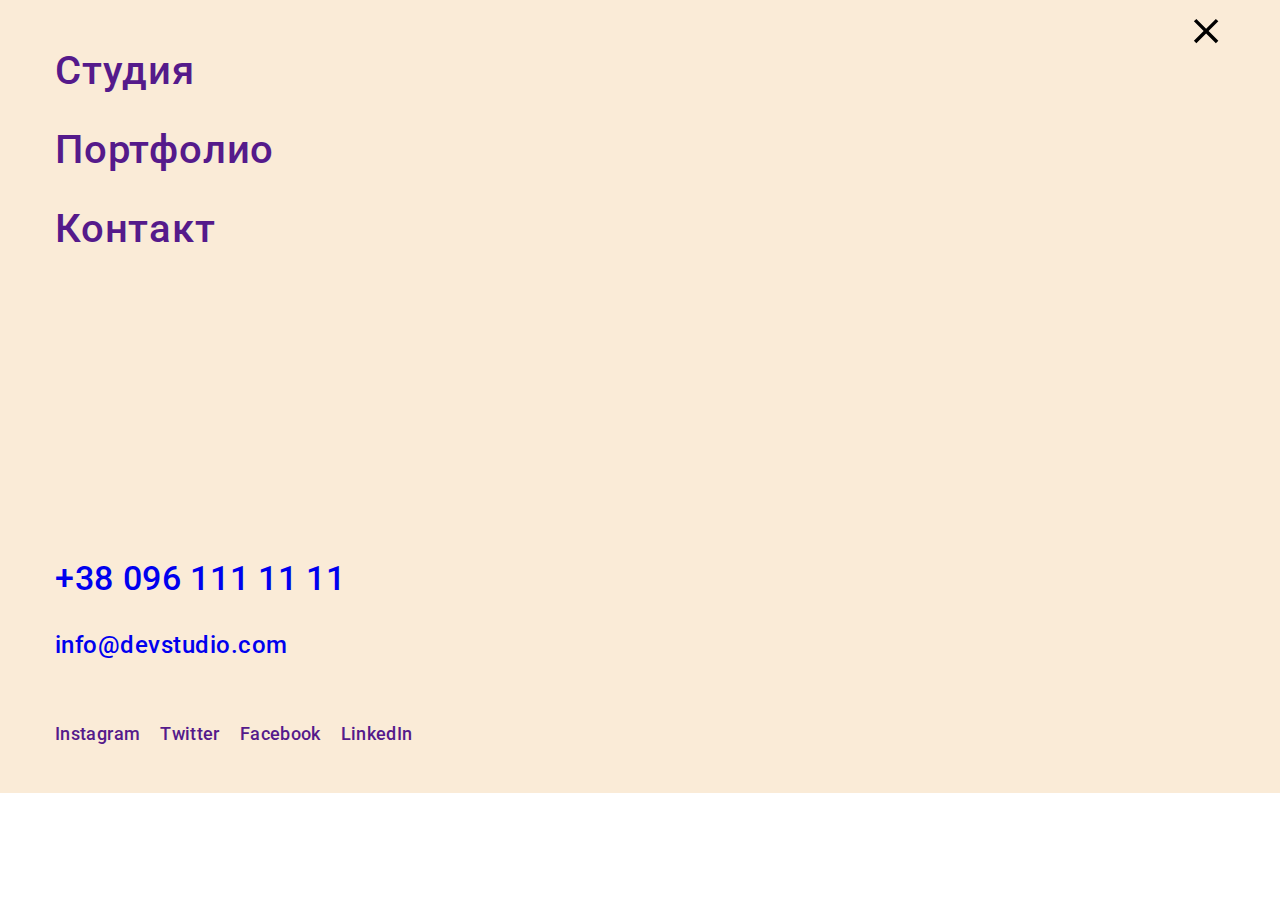
==== commit f82b1652: "////" ====
--- a/index.html
+++ b/index.html
@@ -20,7 +20,7 @@
 
   <body>
     <header class="header">
-      <div class="container header-container">
+      <div class="container header__container">
         <a href="" class="link logo-header"
           >Web<span class="logo-dark">Studio</span></a>
         <nav class="header-nav">
@@ -36,6 +36,14 @@
             </li>
           </ul>
         </nav>
+        <button type="button" class="mobile-menu-btn">
+          <svg 
+            class="mobile-menu-btn__icon"
+            width="40"
+            height="40">
+            <use href="./image/icons.svg#icon-mobile-menu-btn"></use>
+          </svg>
+        </button>
         <ul class="list header-contact">
           <li class="header-list__item">
             <a class="link header-list__mail" href="mailto:info@devstudio.com">
@@ -55,8 +63,52 @@
           </li>
         </ul>
       </div>
+      <div class="mobile-menu">
+        <div class="container mobile-menu__container">
+        <button type="button" class="mobile-menu__close-btn">
+          <svg class="mobile-menu__close-icon"
+                width="40"
+                height="40">
+            <use href="./image/icons.svg#icon-close"></use>
+          </svg>
+        </button>
+        <ul class="mobile-menu__nav-list list">
+          <li class="mobile-menu__nav-item item">
+            <a class="mobile-menu__nav-link link" href="">Студия</a>
+          </li>
+          <li class="mobile-menu__nav-item item">
+            <a class="mobile-menu__nav-link link" href="">Портфолио</a>
+          </li>
+          <li class="mobile-menu__nav-item item">
+            <a class="mobile-menu__nav-link link" href="">Контакт</a>
+          </li>
+        </ul>
+        <ul class="mobile-menu__contact-list list">
+          <li class="mobile-menu__contact-tel item">
+            <a class="mobile-menu__contact-link link" href="tel:+380961111111">+38 096 111 11 11</a>
+          </li>
+          <li class="mobile-menu__contact-mail item">
+            <a class="mobile-menu__contact-link link" href="mailto:info@devstudio.com">info@devstudio.com</a>
+          </li>
+        </ul>
+        <ul class="mobile-menu__social-list list">
+          <li class="mobile-menu__social-item item">
+            <a class="mobile-menu__social-link link" href="">Instagram</a>
+          </li>
+          <li class="mobile-menu__social-item item">
+            <a class="mobile-menu__social-link link" href="">Twitter</a>
+          </li>
+          <li class="mobile-menu__social-item item">
+            <a class="mobile-menu__social-link link" href="">Facebook</a>
+          </li>
+          <li class="mobile-menu__social-item item">
+            <a class="mobile-menu__social-link link" href="">LinkedIn</a>
+          </li>
+        </ul>
+      </div>
+      </div>
     </header>
-    <main>
+    <!-- <main>
       <section class="hero">
         <div class="container">
           <h1 class="hero-title">Эффективные решения для вашого бизнеса</h1>
@@ -533,6 +585,6 @@
   </form>
       </div>
     </div>
-    <script src="./js/modal.js"></script>
+    <script src="./js/modal.js"></script> -->
   </body>
 </html>--- a/css/main.min.css
+++ b/css/main.min.css
@@ -1,2 +1,2 @@
-:root{--main-color: #212121;--color-title: #FFFFFF;--text-color: #757575;--color-hover: #2196F3;--background-header: #FFFFFF;--background-hero: #2F303A;--background-section: #E5E5E5;--background-content:#F5F4FA;--footer-color-logo: #FFFFFF;--header-boder-color: #ECECEC;--border-color:  #EEEEEE;--background-icon: #AFB1B8;--footer-icon: rgba(255, 255, 255, 0.1)}.visually-hidden{position:absolute;width:1px;height:1px;margin:-1px;border:0;padding:0;white-space:nowrap;clip-path:inset(100%);clip:rect(0 0 0 0);overflow:hidden}body{font-family:Roboto, sans-serif}h1,h2,h3,p,ul{margin:0;padding:0}.list{list-style:none}.link{text-decoration:none}img{display:block;max-width:100%;height:auto}.container{width:1200px;padding-left:15px;padding-right:15px;margin:0 auto}.logo-header{display:inline-block;font-family:Raleway;font-weight:700;font-size:26px;line-height:1.19;letter-spacing:0.03em;color:var(--color-hover);margin-right:93px;padding-top:24px;padding-bottom:24px}.logo-header__dark{color:var(--main-color)}.hero-title{font-weight:900;font-size:44px;line-height:1.36;letter-spacing:0.06em;text-transform:uppercase;width:696px;margin:auto;margin-bottom:30px;color:var(--color-title)}.hero-btn{font-family:inherit;font-weight:700;font-size:16px;line-height:1.87;text-align:center;letter-spacing:0.06em;color:var(--color-title);background-color:var(--color-hover);cursor:pointer;border-radius:4px;box-shadow:0px 4px 4px rgba(0,0,0,0.15);padding:10px 32px;transition:background-color 250ms cubic-bezier(0.4, 0, 0.2, 1)}.hero-btn:hover,.hero-btn:focus{background-color:var(--color-hover)}.section-image-list{display:flex;justify-content:center}.section-image-item+.section-image-item{margin-left:30px}.section-img{width:270px;height:120px;display:flex;justify-content:center;align-items:center;border-radius:4px;margin-bottom:30px;background-color:var(--background-content);color:var(--main-color)}.section-image-icon{fill:currentColor}.logo-white{color:var(--footer-color-logo)}.logo-footer{display:inline-block;font-family:Raleway;font-weight:700;font-size:26px;line-height:1.19;letter-spacing:0.03em;color:var(--color-hover);margin-bottom:20px}.subscribe-name{margin-bottom:20px;font-weight:700;font-size:14px;line-height:1.14;letter-spacing:0.03em;text-transform:uppercase;color:var(--color-title)}.subscribe-wrapper{display:flex}.subscribe-input{width:358px;height:50px;padding-left:16px;margin-right:12px;border:1px solid rgba(255,255,255,0.3);box-sizing:border-box;filter:drop-shadow(0px 4px 4px rgba(0,0,0,0.15));border-radius:4px;background-color:transparent;color:var(--color-title);transition:border-color 250ms cubic-bezier(0.4, 0, 0.2, 1)}.subscribe-inputt:focus{outline:none;border-color:var(--color-hover)}.subscribe-input::placeholder{display:flex;align-items:center;font-weight:400;font-size:16px;line-height:1.25;letter-spacing:0.03em;color:rgba(255,255,255,0.6)}.subscribe-btn{display:flex;justify-content:center;align-items:center;width:200px;height:50px;padding:0;cursor:pointer;box-shadow:0px 4px 4px rgba(0,0,0,0.15);border-radius:4px;border:none;background:var(--color-hover);font-weight:700;font-size:16px;line-height:30px;text-align:center;letter-spacing:0.06em;color:var(--color-title)}.subscribe-icon{margin-left:10px}.navigation-btn{font-weight:500;font-size:16px;line-height:1.62;text-align:center;letter-spacing:0.03em;color:var(--main-color);background-color:var(--background-content);border-radius:4px;border:var(--border-color);cursor:pointer;padding:6px 22px;transition:background-color 250ms cubic-bezier(0.4, 0, 0.2, 1),color 250ms cubic-bezier(0.4, 0, 0.2, 1),box-shadow 250ms cubic-bezier(0.4, 0, 0.2, 1)}.navigation-btn:not(:last-child){margin-right:8px}.navigation-btn:hover,.navigation-btn:focus{background-color:var(--color-hover);color:var(--footer-color-logo);box-shadow:0px 3px 1px rgba(0,0,0,0.1),0px 1px 2px rgba(0,0,0,0.08),0px 2px 2px rgba(0,0,0,0.12)}.overlay{position:absolute;font-family:'Roboto';font-weight:400;font-size:18px;line-height:1.56;letter-spacing:0.03em;text-align:left;background-color:rgba(33,150,243,0.9);color:var(--color-title);padding:63px 24px;top:0;left:0;width:100%;height:100%;transform:translateY(100%);transition:transform 250ms cubic-bezier(0.4, 0, 0.2, 1)}.modal{position:absolute;top:50%;left:50%;transform:translate(-50%, -50%);width:528px;height:581px;background-color:var(--background-header);box-shadow:0px 1px 3px rgba(0,0,0,0.12),0px 1px 1px rgba(0,0,0,0.14),0px 2px 1px rgba(0,0,0,0.2);border-radius:4px;padding:40px}.modal-close-btn{position:absolute;display:flex;justify-content:center;align-items:center;top:8px;right:8px;width:30px;height:30px;border-radius:50%;background:var(--background-header);border:1px solid rgba(0,0,0,0.1);box-sizing:border-box;padding:0;cursor:pointer}.modal-close-btn:hover .modal-icon-close,.modal-close-btn:focus .modal-icon-close{fill:var(--color-hover)}.modal-icon-close{transition:fill 250ms cubic-bezier(0.4, 0, 0.2, 1)}.contakt-form-text{font-weight:700;font-size:20px;line-height:23px;text-align:center;letter-spacing:0.03em;margin-bottom:12px;color:var(--main-color)}.contakt-form-input-icon{position:absolute;top:50%;left:12px;transform:translateY(-50%);display:block;transition:fill 250ms cubic-bezier(0.4, 0, 0.2, 1)}.contakt-form-field{display:block;font-family:'Roboto';font-style:normal;font-weight:400;font-size:12px;line-height:1.17;letter-spacing:0.01em;color:#757575;margin-bottom:4px}.contakt-form-input{padding:0;width:100%;height:40px;padding-left:42px;border:1px solid rgba(33,33,33,0.2);box-sizing:border-box;border-radius:4px;transition:border-color 250ms cubic-bezier(0.4, 0, 0.2, 1)}.contakt-form-input:focus{outline:none;border-color:var(--color-hover)}.contakt-form-input:focus+.contakt-form-input-icon{fill:var(--color-hover)}.contakt-form-input-icon{outline:none}.contakt-form-imput-wrapper{position:relative;display:block;margin-bottom:10px}.contakt-form-input-icon{position:absolute;display:block;top:50%;left:12px;transform:translateY(-50%)}.contact-form-checkbox-wrapper{margin-bottom:30px}.contakt-form-message{width:100%;height:120px;padding:12px 16px;resize:none;margin-bottom:20px;border:1px solid rgba(33,33,33,0.2);box-sizing:border-box;border-radius:4px;transition:border-color 250ms cubic-bezier(0.4, 0, 0.2, 1)}.contakt-form-message::placeholder{color:rgba(117,117,117,0.5)}.contakt-form-message:focus{outline:none;border-color:var(--color-hover)}.contact-form-submit-btn{display:flex;justify-content:center;align-items:center;text-align:center;width:200px;height:50px;padding:0;margin:auto;font-weight:700;font-size:16px;line-height:1.88;letter-spacing:0.06em;color:var(--background-header);background:var(--color-hover);box-shadow:0px 4px 4px rgba(0,0,0,0.15);border-radius:4px;transition:backround 250ms cubic-bezier(0.4, 0, 0.2, 1)}.contact-form-submit-btn:hover,.contact-form-submit-btn:focus{background:#188CE8}.contact-form-checkbox-agreement::before{content:"";display:flex;justify-content:center;align-items:center;width:16px;height:16px;margin-right:8px;margin-top:3px;border:2px solid var(--main-color);border-radius:3px;cursor:pointer;transition:border-color 250ms cubic-bezier(0.4, 0, 0.2, 1)}.contact-form-checkbox-agreement{display:flex;justify-content:center;font-weight:400;font-size:14px;line-height:1.71;letter-spacing:0.03em;color:var(--text-color)}.contact-form-checkbox-agreement::before{content:"";display:flex;justify-content:center;align-items:center;width:16px;height:16px;margin-right:8px;margin-top:3px;border:2px solid var(--main-color);border-radius:3px;cursor:pointer;transition:border-color 250ms cubic-bezier(0.4, 0, 0.2, 1)}.chackbox-accept-policy:checked+.contact-form-checkbox-agreement::before{background-image:url(../image/icon-check.svg);background-position:center}.chackbox-accept-policy:focus+.contact-form-checkbox-agreement::before{outline:none;border-color:var(--color-hover)}.chackbox-accept-policy:hover+.contact-form-checkbox-agreement::before{outline:none;border-color:var(--color-hover)}.policy{font-style:normal;font-weight:400;font-size:14px;line-height:1.71;letter-spacing:0.03em;text-decoration-line:underline;color:var(--color-hover)}.visually-hidden{position:absolute;border:0;padding:0;white-space:nowrap;clip-path:inset(100%);clip:rect(0 0 0 0);overflow:hidden}.backdrop{position:fixed;top:0;left:0;width:100vw;height:100vh;background-color:rgba(0,0,0,0.2);transition:opacity 250ms cubic-bezier(0.4, 0, 0.2, 1),visibility 250ms cubic-bezier(0.4, 0, 0.2, 1)}.backdrop.is-hidden{opacity:0;visibility:hidden;pointer-events:none}.header{background-color:var(--header-background);border:1px solid var(--header-boder-color)}.header-container{display:flex;align-items:center}.header-list{display:flex;text-align:center}.header-list.current{color:var(--color-hover)}.header-list.current{color:var(--color-hover)}.logo-header{display:inline-block;font-family:Raleway;font-weight:700;font-size:26px;line-height:1.19;letter-spacing:0.03em;color:var(--color-hover);margin-right:93px;padding-top:24px;padding-bottom:24px}.logo-dark{color:var(--main-color)}.header-list__item{font-weight:500;font-size:14px;line-height:1.14;letter-spacing:0.02em;color:var(--main-color);accent-color:green}.header-list__item:not(:last-child){margin-right:50px}.header-list__link{position:relative;display:inline-block;color:var(--main-color);padding:32px 0;transition:color 250ms cubic-bezier(0.4, 0, 0.2, 1)}.header-list__link:hover,.header-list__link:focus{color:var(--color-hover)}.current::after{display:block;position:absolute;bottom:-1px;content:'';width:100%;height:4px;background:var(--color-hover);border-radius:2px}.header-contact{display:flex;margin-left:auto}.header-list__mail{font-weight:500;font-size:14px;line-height:1.14;letter-spacing:0.02em;color:var(--text-color);display:flex;align-items:center;padding:32px 0;transition:color 250ms cubic-bezier(0.4, 0, 0.2, 1)}.header-list__mail:hover,.header-list__mail:focus{color:var(--color-hover)}.header-list__img-icon{margin-right:10px;fill:currentColor}.header-list__tel{font-weight:500;font-size:14px;line-height:1.14;letter-spacing:0.02em;color:var(--text-color);display:flex;align-items:center;padding:32px 0;transition:color 250ms cubic-bezier(0.4, 0, 0.2, 1)}.header-list__tel:hover,.header-list__tel:focus{color:var(--color-hover)}.hero{padding-top:200px;padding-bottom:200px;background-color:var(--background-hero);text-align:center;max-width:1600px;min-height:600px;margin-left:auto;margin-right:auto;background-image:linear-gradient(rgba(47,48,58,0.4), rgba(47,48,58,0.4)),url(../image/ImgHERO.jpg);background-repeat:no-repeat;background-position:center;background-size:cover}.section{padding-top:94px;padding-bottom:94px;background-color:var(--section-background)}.section-list{display:flex}.section-pretitle{font-weight:700;font-size:14px;line-height:1.14;letter-spacing:0.03em;text-transform:uppercase;color:var(--main-color);margin-bottom:10px}.section-text{font-weight:400;font-size:14px;line-height:1.71;letter-spacing:0.03em;color:var(--text-color)}.section-list__item{width:270px;justify-content:center}.section-list__item:not(:last-child){margin-right:30px}.work{padding-bottom:94px}.work-list{display:flex}.work-title{font-weight:700;font-size:36px;line-height:42px;text-align:center;letter-spacing:0.03em;color:var(--main-color);margin-bottom:50px}.work-list__item{position:relative;display:flex}.work-list__item:not(:last-child){margin-right:30px}.work-item-text{position:absolute;display:flex;align-items:flex-end;justify-content:center;align-items:center;font-family:'Roboto';font-weight:700;font-size:14px;line-height:1.14;text-align:center;letter-spacing:0.03em;text-transform:uppercase;background:rgba(47,48,58,0.8);color:var(--background-header);left:0;bottom:0;width:100%;height:70px}.content{padding-top:94px;padding-bottom:94px;background-color:var(--background-content)}.content-title{font-weight:700;font-size:36px;line-height:1.16;text-align:center;letter-spacing:0.03em;color:var(--content-title);margin-bottom:50px}.content-list{display:flex}.content-item{height:428px;width:270px;border-radius:0px 0px 4px 4px;background-color:var(--background-header);box-shadow:0px 1px 3px rgba(0,0,0,0.12),0px 1px 1px rgba(0,0,0,0.14),0px 2px 1px rgba(0,0,0,0.2)}.content-item:not(:last-child){margin-right:30px}.content-text{padding:30px 0}.content-after-title{font-weight:500;font-size:16px;line-height:1.19;text-align:center;letter-spacing:0.03em;color:var(--main-color);margin-bottom:10px}.content-headline{font-weight:400;font-size:16px;line-height:1.19;text-align:center;letter-spacing:0.03em;color:var(--text-color);margin-bottom:16px}.content-team-list{display:flex;justify-content:center}.content-team-item+.content-team-item{margin-left:10px}.content-team-link{width:44px;height:44px;display:flex;justify-content:center;align-items:center;border-radius:50%;background-color:var(--background-header);color:var(--background-icon);transition:background-color 250ms cubic-bezier(0.4, 0, 0.2, 1)}.content-team-link:hover,.content-team-link:focus{background-color:var(--color-hover);color:var(--color-title)}.content-team-link:hover.content-team-icon,.content-team-link:hover.content-team-icon,.content-team-link:focus.content-team-icon,.content-team-link:focus.content-team-icon{fill:var(--color-title)}.content-team-icon{fill:currentColor}.client{padding-top:94px;padding-bottom:94px}.client-title{font-weight:700;font-size:36px;line-height:1.16;text-align:center;letter-spacing:0.03em;color:var(--main-color);margin-bottom:50px}.client-list{display:flex;justify-content:center}.client-link{width:170px;height:92px;display:flex;justify-content:center;align-items:center;border-radius:4px;border:1px solid var(--background-icon);background-color:var(--background-header);color:var(--background-icon);transition:fill 250ms cubic-bezier(0.4, 0, 0.2, 1),border 250ms cubic-bezier(0.4, 0, 0.2, 1)}.client-link:hover,.client-link:focus{border:1px solid var(--color-hover)}.client-link:hover .client-icon,.client-link:focus .client-icon{fill:var(--color-hover)}.client-item+.client-item{margin-left:30px}.client-icon{fill:currentColor}.footer{padding-top:60px;padding-bottom:60px;background-color:var(--background-hero)}.footer-container{display:flex;align-items:baseline}.footer-address{margin-right:70px}.footer-item:not(:last-child){margin-bottom:9px}.footer-link-location{font-weight:400;font-size:14px;line-height:1.71;letter-spacing:0.03em;color:var(--color-title);margin-bottom:9px;transition:color 250ms cubic-bezier(0.4, 0, 0.2, 1)}.footer-link-location:hover,.footer-link-location:focus{color:var(--color-hover)}.footer-link-tel{font-size:14px;line-height:1.71;letter-spacing:0.03em;color:rgba(255,255,255,0.6);transition:color 250ms cubic-bezier(0.4, 0, 0.2, 1)}.footer-link-tel:hover,.footer-link-tel:focus{color:var(--color-hover)}.footer-link-mail{font-size:14px;line-height:1.71;letter-spacing:0.03em;color:rgba(255,255,255,0.6);transition:color 250ms cubic-bezier(0.4, 0, 0.2, 1)}.footer-link-mail:hover,.footer-link-mail:focus{color:var(--color-hover)}.footer-tel{margin-bottom:9px}.footer-socialnetwork{margin-right:auto}.footer-title{font-weight:bold;font-size:14px;line-height:1.14;letter-spacing:0.03em;text-transform:uppercase;color:var(--color-title);margin-bottom:20px}.footer-network-list{display:flex}.footer-network-link{width:44px;height:44px;display:flex;justify-content:center;align-items:center;border-radius:50%;background-color:var(--footer-icon);color:var(--color-title);transition:background-color 250ms cubic-bezier(0.4, 0, 0.2, 1)}.footer-network-link:hover,.footer-network-link:focus{background-color:var(--color-hover)}.footer-network-item:not(:last-child){margin-right:10px}.footer-network-icon{fill:currentColor}.navigation{padding-top:94px;padding-bottom:94px}.navigation-list{display:flex;justify-content:center;margin-bottom:50px}.navigation-list.active{background-color:var(--color-hover);box-shadow:0px 3px 1px rgba(0,0,0,0.1),0px 1px 2px rgba(0,0,0,0.08),0px 2px 2px rgba(0,0,0,0.12);border-radius:4px;color:var(--background-header)}.btn-item:not(:last-child){margin-right:8px}.nav-list{display:flex;flex-wrap:wrap}.navigation-item{text-align:left;width:370px;margin-right:30px;margin-bottom:30px}.navigation-item:nth-child(3n){margin-right:0}.navigation-item:nth-last-child(-n+3){margin-bottom:0}.navigation-link{display:block}.navigation-link:hover,.navigation-link:focus{box-shadow:0px 1px 1px rgba(0,0,0,0.12),0px 4px 4px rgba(0,0,0,0.06),1px 4px 6px rgba(0,0,0,0.16)}.navigation-link:hover .overlay,.navigation-link:focus .overlay{transform:translateY(0%)}.nav-text{padding:20px 24px;border:1px solid var(--border-color)}.navigation-title{font-weight:700;font-size:18px;line-height:2.00;letter-spacing:0.06em;color:var(--main-color);margin-bottom:4px}.navigation-text{font-weight:400;font-size:16px;line-height:1.87;letter-spacing:0.03em;color:var(--text-color)}.navigation-link-img{position:relative;overflow:hidden}
+:root{--main-color: #212121;--color-title: #FFFFFF;--text-color: #757575;--color-hover: #2196F3;--background-header: #FFFFFF;--background-hero: #2F303A;--background-section: #E5E5E5;--background-content:#F5F4FA;--footer-color-logo: #FFFFFF;--header-boder-color: #ECECEC;--border-color:  #EEEEEE;--background-icon: #AFB1B8;--footer-icon: rgba(255, 255, 255, 0.1)}.visually-hidden{position:absolute;width:1px;height:1px;margin:-1px;border:0;padding:0;white-space:nowrap;clip-path:inset(100%);clip:rect(0 0 0 0);overflow:hidden}body{font-family:Roboto, sans-serif}h1,h2,h3,p,ul{margin:0;padding:0}.list{list-style:none}.link{text-decoration:none}img{display:block;max-width:100%;height:auto}.container{padding-left:15px;padding-right:15px}@media screen and (min-width: 480px){.container{width:480px;margin-left:auto;margin-right:auto}}@media screen and (min-width: 768px){.container{width:768px}}@media screen and (min-width: 1200px){.container{width:1200px}}.logo-header{display:inline-block;font-family:Raleway;font-weight:700;font-size:26px;line-height:1.19;letter-spacing:0.03em;color:var(--color-hover)}.logo-dark{color:var(--main-color)}.hero-title{font-weight:900;font-size:44px;line-height:1.36;letter-spacing:0.06em;text-transform:uppercase;width:696px;margin:auto;margin-bottom:30px;color:var(--color-title)}.hero-btn{font-family:inherit;font-weight:700;font-size:16px;line-height:1.87;text-align:center;letter-spacing:0.06em;color:var(--color-title);background-color:var(--color-hover);cursor:pointer;border-radius:4px;box-shadow:0px 4px 4px rgba(0,0,0,0.15);padding:10px 32px;transition:background-color 250ms cubic-bezier(0.4, 0, 0.2, 1)}.hero-btn:hover,.hero-btn:focus{background-color:var(--color-hover)}.section-image-list{display:flex;justify-content:center}.section-image-item+.section-image-item{margin-left:30px}.section-img{width:270px;height:120px;display:flex;justify-content:center;align-items:center;border-radius:4px;margin-bottom:30px;background-color:var(--background-content);color:var(--main-color)}.section-image-icon{fill:currentColor}.logo-white{color:var(--footer-color-logo)}.logo-footer{display:inline-block;font-family:Raleway;font-weight:700;font-size:26px;line-height:1.19;letter-spacing:0.03em;color:var(--color-hover);margin-bottom:20px}.subscribe-name{margin-bottom:20px;font-weight:700;font-size:14px;line-height:1.14;letter-spacing:0.03em;text-transform:uppercase;color:var(--color-title)}.subscribe-wrapper{display:flex}.subscribe-input{width:358px;height:50px;padding-left:16px;margin-right:12px;border:1px solid rgba(255,255,255,0.3);box-sizing:border-box;filter:drop-shadow(0px 4px 4px rgba(0,0,0,0.15));border-radius:4px;background-color:transparent;color:var(--color-title);transition:border-color 250ms cubic-bezier(0.4, 0, 0.2, 1)}.subscribe-inputt:focus{outline:none;border-color:var(--color-hover)}.subscribe-input::placeholder{display:flex;align-items:center;font-weight:400;font-size:16px;line-height:1.25;letter-spacing:0.03em;color:rgba(255,255,255,0.6)}.subscribe-btn{display:flex;justify-content:center;align-items:center;width:200px;height:50px;padding:0;cursor:pointer;box-shadow:0px 4px 4px rgba(0,0,0,0.15);border-radius:4px;border:none;background:var(--color-hover);font-weight:700;font-size:16px;line-height:30px;text-align:center;letter-spacing:0.06em;color:var(--color-title)}.subscribe-icon{margin-left:10px}.navigation-btn{font-weight:500;font-size:16px;line-height:1.62;text-align:center;letter-spacing:0.03em;color:var(--main-color);background-color:var(--background-content);border-radius:4px;border:var(--border-color);cursor:pointer;padding:6px 22px;transition:background-color 250ms cubic-bezier(0.4, 0, 0.2, 1),color 250ms cubic-bezier(0.4, 0, 0.2, 1),box-shadow 250ms cubic-bezier(0.4, 0, 0.2, 1)}.navigation-btn:not(:last-child){margin-right:8px}.navigation-btn:hover,.navigation-btn:focus{background-color:var(--color-hover);color:var(--footer-color-logo);box-shadow:0px 3px 1px rgba(0,0,0,0.1),0px 1px 2px rgba(0,0,0,0.08),0px 2px 2px rgba(0,0,0,0.12)}.overlay{position:absolute;font-family:'Roboto';font-weight:400;font-size:18px;line-height:1.56;letter-spacing:0.03em;text-align:left;background-color:rgba(33,150,243,0.9);color:var(--color-title);padding:63px 24px;top:0;left:0;width:100%;height:100%;transform:translateY(100%);transition:transform 250ms cubic-bezier(0.4, 0, 0.2, 1)}.modal{position:absolute;top:50%;left:50%;transform:translate(-50%, -50%);width:528px;height:581px;background-color:var(--background-header);box-shadow:0px 1px 3px rgba(0,0,0,0.12),0px 1px 1px rgba(0,0,0,0.14),0px 2px 1px rgba(0,0,0,0.2);border-radius:4px;padding:40px}.modal-close-btn{position:absolute;display:flex;justify-content:center;align-items:center;top:8px;right:8px;width:30px;height:30px;border-radius:50%;background:var(--background-header);border:1px solid rgba(0,0,0,0.1);box-sizing:border-box;padding:0;cursor:pointer}.modal-close-btn:hover .modal-icon-close,.modal-close-btn:focus .modal-icon-close{fill:var(--color-hover)}.modal-icon-close{transition:fill 250ms cubic-bezier(0.4, 0, 0.2, 1)}.contakt-form-text{font-weight:700;font-size:20px;line-height:23px;text-align:center;letter-spacing:0.03em;margin-bottom:12px;color:var(--main-color)}.contakt-form-input-icon{position:absolute;top:50%;left:12px;transform:translateY(-50%);display:block;transition:fill 250ms cubic-bezier(0.4, 0, 0.2, 1)}.contakt-form-field{display:block;font-family:'Roboto';font-style:normal;font-weight:400;font-size:12px;line-height:1.17;letter-spacing:0.01em;color:#757575;margin-bottom:4px}.contakt-form-input{padding:0;width:100%;height:40px;padding-left:42px;border:1px solid rgba(33,33,33,0.2);box-sizing:border-box;border-radius:4px;transition:border-color 250ms cubic-bezier(0.4, 0, 0.2, 1)}.contakt-form-input:focus{outline:none;border-color:var(--color-hover)}.contakt-form-input:focus+.contakt-form-input-icon{fill:var(--color-hover)}.contakt-form-input-icon{outline:none}.contakt-form-imput-wrapper{position:relative;display:block;margin-bottom:10px}.contakt-form-input-icon{position:absolute;display:block;top:50%;left:12px;transform:translateY(-50%)}.contact-form-checkbox-wrapper{margin-bottom:30px}.contakt-form-message{width:100%;height:120px;padding:12px 16px;resize:none;margin-bottom:20px;border:1px solid rgba(33,33,33,0.2);box-sizing:border-box;border-radius:4px;transition:border-color 250ms cubic-bezier(0.4, 0, 0.2, 1)}.contakt-form-message::placeholder{color:rgba(117,117,117,0.5)}.contakt-form-message:focus{outline:none;border-color:var(--color-hover)}.contact-form-submit-btn{display:flex;justify-content:center;align-items:center;text-align:center;width:200px;height:50px;padding:0;margin:auto;font-weight:700;font-size:16px;line-height:1.88;letter-spacing:0.06em;color:var(--background-header);background:var(--color-hover);box-shadow:0px 4px 4px rgba(0,0,0,0.15);border-radius:4px;transition:backround 250ms cubic-bezier(0.4, 0, 0.2, 1)}.contact-form-submit-btn:hover,.contact-form-submit-btn:focus{background:#188CE8}.contact-form-checkbox-agreement::before{content:"";display:flex;justify-content:center;align-items:center;width:16px;height:16px;margin-right:8px;margin-top:3px;border:2px solid var(--main-color);border-radius:3px;cursor:pointer;transition:border-color 250ms cubic-bezier(0.4, 0, 0.2, 1)}.contact-form-checkbox-agreement{display:flex;justify-content:center;font-weight:400;font-size:14px;line-height:1.71;letter-spacing:0.03em;color:var(--text-color)}.contact-form-checkbox-agreement::before{content:"";display:flex;justify-content:center;align-items:center;width:16px;height:16px;margin-right:8px;margin-top:3px;border:2px solid var(--main-color);border-radius:3px;cursor:pointer;transition:border-color 250ms cubic-bezier(0.4, 0, 0.2, 1)}.chackbox-accept-policy:checked+.contact-form-checkbox-agreement::before{background-image:url(../image/icon-check.svg);background-position:center}.chackbox-accept-policy:focus+.contact-form-checkbox-agreement::before{outline:none;border-color:var(--color-hover)}.chackbox-accept-policy:hover+.contact-form-checkbox-agreement::before{outline:none;border-color:var(--color-hover)}.policy{font-style:normal;font-weight:400;font-size:14px;line-height:1.71;letter-spacing:0.03em;text-decoration-line:underline;color:var(--color-hover)}.visually-hidden{position:absolute;border:0;padding:0;white-space:nowrap;clip-path:inset(100%);clip:rect(0 0 0 0);overflow:hidden}.backdrop{position:fixed;top:0;left:0;width:100vw;height:100vh;background-color:rgba(0,0,0,0.2);transition:opacity 250ms cubic-bezier(0.4, 0, 0.2, 1),visibility 250ms cubic-bezier(0.4, 0, 0.2, 1)}.backdrop.is-hidden{opacity:0;visibility:hidden;pointer-events:none}.header-list{display:none}.header-contact{display:none}.header{position:relative;padding-top:16px;padding-bottom:16px}.header__container{display:flex;justify-content:space-between;align-items:center}.mobile-menu-btn{background-color:transparent;border:none;padding:0}.mobile-menu{position:absolute;top:0;left:0;width:100%;height:100wh;overflow:auto;background-color:antiquewhite}.mobile-menu__close-btn{position:absolute;top:10px;right:15px;background-color:transparent;border:none;padding:0}.mobile-menu__container{position:relative;padding-top:48px;padding-bottom:48px}.mobile-menu__nav-list{padding-bottom:306px}.mobile-menu__nav-item{font-weight:500;font-size:40px;line-height:1.17;letter-spacing:0.02em;color:var(--main-color)}.mobile-menu__nav-item:not(:last-child){margin-bottom:32px}.mobile-menu__contact-tel{font-weight:500;font-size:34px;line-height:1.18;letter-spacing:0.02em;color:#757575;margin-bottom:32px}.mobile-menu__contact-mail{font-weight:500;font-size:24px;line-height:1.17;letter-spacing:0.02em;color:#757575;padding-bottom:64px}.mobile-menu__social-list{display:flex}.mobile-menu__social-item{font-weight:500;font-size:18px;line-height:1.22;letter-spacing:0.02em;color:#2196F3}.mobile-menu__social-item:not(:last-child){margin-right:20px}.hero{padding-top:200px;padding-bottom:200px;background-color:var(--background-hero);text-align:center;max-width:1600px;min-height:600px;margin-left:auto;margin-right:auto;background-image:linear-gradient(rgba(47,48,58,0.4), rgba(47,48,58,0.4)),url(../image/ImgHERO.jpg);background-repeat:no-repeat;background-position:center;background-size:cover}.section{padding-top:94px;padding-bottom:94px;background-color:var(--section-background)}.section-list{display:flex}.section-pretitle{font-weight:700;font-size:14px;line-height:1.14;letter-spacing:0.03em;text-transform:uppercase;color:var(--main-color);margin-bottom:10px}.section-text{font-weight:400;font-size:14px;line-height:1.71;letter-spacing:0.03em;color:var(--text-color)}.section-list__item{width:270px;justify-content:center}.section-list__item:not(:last-child){margin-right:30px}.work{padding-bottom:94px}.work-list{display:flex}.work-title{font-weight:700;font-size:36px;line-height:42px;text-align:center;letter-spacing:0.03em;color:var(--main-color);margin-bottom:50px}.work-list__item{position:relative;display:flex}.work-list__item:not(:last-child){margin-right:30px}.work-item-text{position:absolute;display:flex;align-items:flex-end;justify-content:center;align-items:center;font-family:'Roboto';font-weight:700;font-size:14px;line-height:1.14;text-align:center;letter-spacing:0.03em;text-transform:uppercase;background:rgba(47,48,58,0.8);color:var(--background-header);left:0;bottom:0;width:100%;height:70px}.content{padding-top:94px;padding-bottom:94px;background-color:var(--background-content)}.content-title{font-weight:700;font-size:36px;line-height:1.16;text-align:center;letter-spacing:0.03em;color:var(--content-title);margin-bottom:50px}.content-list{display:flex}.content-item{height:428px;width:270px;border-radius:0px 0px 4px 4px;background-color:var(--background-header);box-shadow:0px 1px 3px rgba(0,0,0,0.12),0px 1px 1px rgba(0,0,0,0.14),0px 2px 1px rgba(0,0,0,0.2)}.content-item:not(:last-child){margin-right:30px}.content-text{padding:30px 0}.content-after-title{font-weight:500;font-size:16px;line-height:1.19;text-align:center;letter-spacing:0.03em;color:var(--main-color);margin-bottom:10px}.content-headline{font-weight:400;font-size:16px;line-height:1.19;text-align:center;letter-spacing:0.03em;color:var(--text-color);margin-bottom:16px}.content-team-list{display:flex;justify-content:center}.content-team-item+.content-team-item{margin-left:10px}.content-team-link{width:44px;height:44px;display:flex;justify-content:center;align-items:center;border-radius:50%;background-color:var(--background-header);color:var(--background-icon);transition:background-color 250ms cubic-bezier(0.4, 0, 0.2, 1)}.content-team-link:hover,.content-team-link:focus{background-color:var(--color-hover);color:var(--color-title)}.content-team-link:hover.content-team-icon,.content-team-link:hover.content-team-icon,.content-team-link:focus.content-team-icon,.content-team-link:focus.content-team-icon{fill:var(--color-title)}.content-team-icon{fill:currentColor}.client{padding-top:94px;padding-bottom:94px}.client-title{font-weight:700;font-size:36px;line-height:1.16;text-align:center;letter-spacing:0.03em;color:var(--main-color);margin-bottom:50px}.client-list{display:flex;justify-content:center}.client-link{width:170px;height:92px;display:flex;justify-content:center;align-items:center;border-radius:4px;border:1px solid var(--background-icon);background-color:var(--background-header);color:var(--background-icon);transition:fill 250ms cubic-bezier(0.4, 0, 0.2, 1),border 250ms cubic-bezier(0.4, 0, 0.2, 1)}.client-link:hover,.client-link:focus{border:1px solid var(--color-hover)}.client-link:hover .client-icon,.client-link:focus .client-icon{fill:var(--color-hover)}.client-item+.client-item{margin-left:30px}.client-icon{fill:currentColor}.footer{padding-top:60px;padding-bottom:60px;background-color:var(--background-hero)}.footer-container{display:flex;align-items:baseline}.footer-address{margin-right:70px}.footer-item:not(:last-child){margin-bottom:9px}.footer-link-location{font-weight:400;font-size:14px;line-height:1.71;letter-spacing:0.03em;color:var(--color-title);margin-bottom:9px;transition:color 250ms cubic-bezier(0.4, 0, 0.2, 1)}.footer-link-location:hover,.footer-link-location:focus{color:var(--color-hover)}.footer-link-tel{font-size:14px;line-height:1.71;letter-spacing:0.03em;color:rgba(255,255,255,0.6);transition:color 250ms cubic-bezier(0.4, 0, 0.2, 1)}.footer-link-tel:hover,.footer-link-tel:focus{color:var(--color-hover)}.footer-link-mail{font-size:14px;line-height:1.71;letter-spacing:0.03em;color:rgba(255,255,255,0.6);transition:color 250ms cubic-bezier(0.4, 0, 0.2, 1)}.footer-link-mail:hover,.footer-link-mail:focus{color:var(--color-hover)}.footer-tel{margin-bottom:9px}.footer-socialnetwork{margin-right:auto}.footer-title{font-weight:bold;font-size:14px;line-height:1.14;letter-spacing:0.03em;text-transform:uppercase;color:var(--color-title);margin-bottom:20px}.footer-network-list{display:flex}.footer-network-link{width:44px;height:44px;display:flex;justify-content:center;align-items:center;border-radius:50%;background-color:var(--footer-icon);color:var(--color-title);transition:background-color 250ms cubic-bezier(0.4, 0, 0.2, 1)}.footer-network-link:hover,.footer-network-link:focus{background-color:var(--color-hover)}.footer-network-item:not(:last-child){margin-right:10px}.footer-network-icon{fill:currentColor}.navigation{padding-top:94px;padding-bottom:94px}.navigation-list{display:flex;justify-content:center;margin-bottom:50px}.navigation-list.active{background-color:var(--color-hover);box-shadow:0px 3px 1px rgba(0,0,0,0.1),0px 1px 2px rgba(0,0,0,0.08),0px 2px 2px rgba(0,0,0,0.12);border-radius:4px;color:var(--background-header)}.btn-item:not(:last-child){margin-right:8px}.nav-list{display:flex;flex-wrap:wrap}.navigation-item{text-align:left;width:370px;margin-right:30px;margin-bottom:30px}.navigation-item:nth-child(3n){margin-right:0}.navigation-item:nth-last-child(-n+3){margin-bottom:0}.navigation-link{display:block}.navigation-link:hover,.navigation-link:focus{box-shadow:0px 1px 1px rgba(0,0,0,0.12),0px 4px 4px rgba(0,0,0,0.06),1px 4px 6px rgba(0,0,0,0.16)}.navigation-link:hover .overlay,.navigation-link:focus .overlay{transform:translateY(0%)}.nav-text{padding:20px 24px;border:1px solid var(--border-color)}.navigation-title{font-weight:700;font-size:18px;line-height:2.00;letter-spacing:0.06em;color:var(--main-color);margin-bottom:4px}.navigation-text{font-weight:400;font-size:16px;line-height:1.87;letter-spacing:0.03em;color:var(--text-color)}.navigation-link-img{position:relative;overflow:hidden}
 /*# sourceMappingURL=main.min.css.map */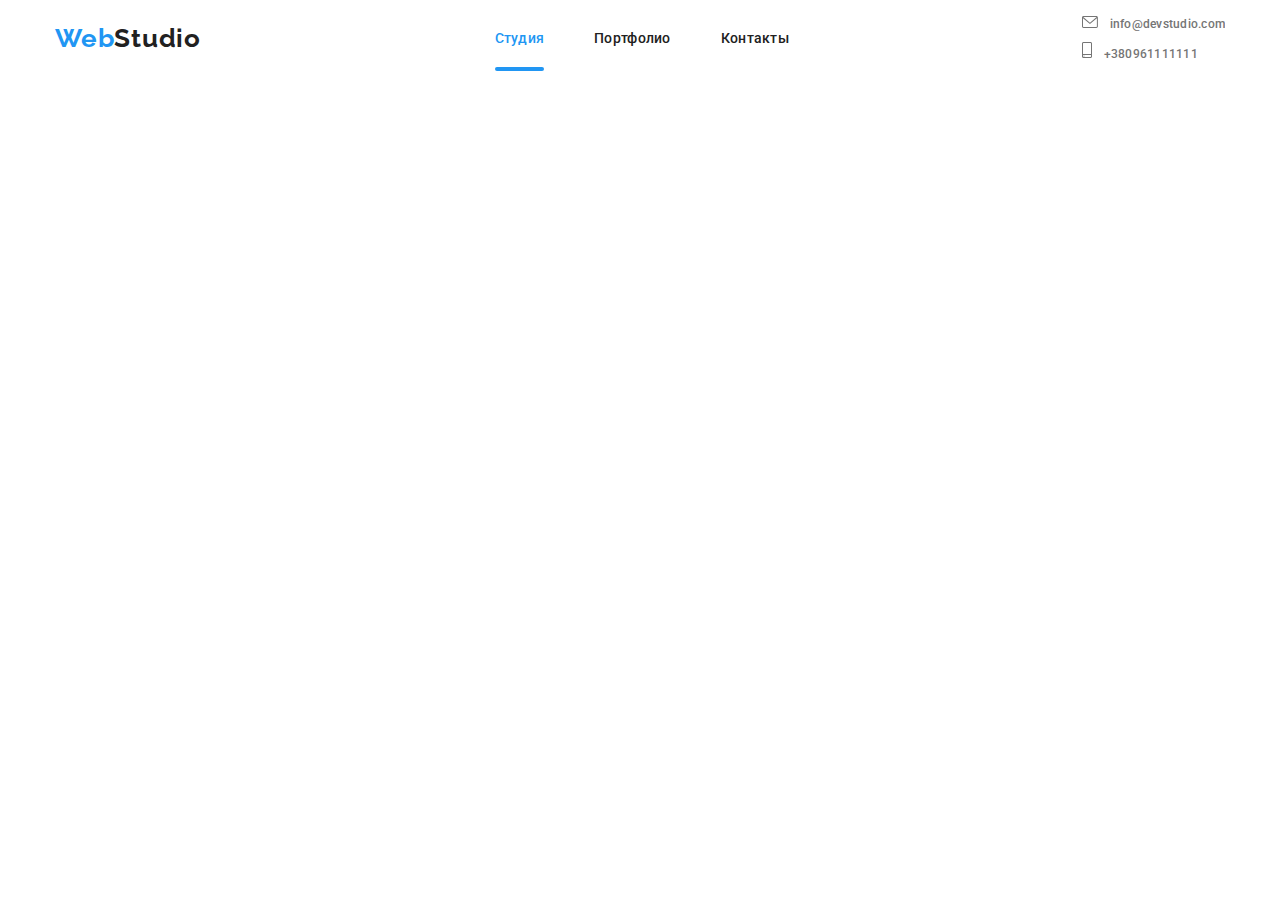
==== commit 330cfb47: "/" ====
--- a/index.html
+++ b/index.html
@@ -25,18 +25,18 @@
           >Web<span class="logo-dark">Studio</span></a>
         <nav class="header-nav">
           <ul class="list header-list">
-            <li class="header-list__item">
+            <li class="header-list__item-nav">
               <a class="current link header-list__link" href="./index.html">Студия</a>
             </li>
-            <li class="header-list__item">
+            <li class="header-list__item-nav">
               <a class="link header-list__link" href="./portfolio.html">Портфолио</a>
             </li>
-            <li class="header-list__item">
+            <li class="header-list__item-nav">
               <a class="link header-list__link" href="">Контакты</a>
             </li>
           </ul>
         </nav>
-        <button type="button" class="mobile-menu-btn">
+        <button type="button" class="mobile-menu-btn"  data-menu-open>
           <svg 
             class="mobile-menu-btn__icon"
             width="40"
@@ -45,7 +45,7 @@
           </svg>
         </button>
         <ul class="list header-contact">
-          <li class="header-list__item">
+          <li class="header-list__item-contact">
             <a class="link header-list__mail" href="mailto:info@devstudio.com">
               <svg class="header-list__img-icon" width="16" height="12">
                 <use href="./image/icons.svg#icon-envelope"></use>
@@ -53,7 +53,7 @@
               info@devstudio.com</a
             >
           </li>
-          <li class="header-list__item">
+          <li class="header-list__item-contact">
             <a class="link header-list__tel" href="tel:+380961111111">
               <svg class="header-list__img-icon" width="10" height="16">
                 <use href="./image/icons.svg#icon-smartphone"></use>
@@ -63,13 +63,13 @@
           </li>
         </ul>
       </div>
-      <div class="mobile-menu">
+      <div class="mobile-menu" data-menu>
         <div class="container mobile-menu__container">
-        <button type="button" class="mobile-menu__close-btn">
+        <button type="button" class="mobile-menu__close-btn" data-menu-close>
           <svg class="mobile-menu__close-icon"
                 width="40"
                 height="40">
-            <use href="./image/icons.svg#icon-close"></use>
+            <use href="./image/icons.svg#icon-close-btn"></use>
           </svg>
         </button>
         <ul class="mobile-menu__nav-list list">
@@ -586,5 +586,6 @@
       </div>
     </div>
     <script src="./js/modal.js"></script> -->
+    <script src="./js/menu.js"></script>
   </body>
 </html>--- a/css/main.min.css
+++ b/css/main.min.css
@@ -1,2 +1,2 @@
-:root{--main-color: #212121;--color-title: #FFFFFF;--text-color: #757575;--color-hover: #2196F3;--background-header: #FFFFFF;--background-hero: #2F303A;--background-section: #E5E5E5;--background-content:#F5F4FA;--footer-color-logo: #FFFFFF;--header-boder-color: #ECECEC;--border-color:  #EEEEEE;--background-icon: #AFB1B8;--footer-icon: rgba(255, 255, 255, 0.1)}.visually-hidden{position:absolute;width:1px;height:1px;margin:-1px;border:0;padding:0;white-space:nowrap;clip-path:inset(100%);clip:rect(0 0 0 0);overflow:hidden}body{font-family:Roboto, sans-serif}h1,h2,h3,p,ul{margin:0;padding:0}.list{list-style:none}.link{text-decoration:none}img{display:block;max-width:100%;height:auto}.container{padding-left:15px;padding-right:15px}@media screen and (min-width: 480px){.container{width:480px;margin-left:auto;margin-right:auto}}@media screen and (min-width: 768px){.container{width:768px}}@media screen and (min-width: 1200px){.container{width:1200px}}.logo-header{display:inline-block;font-family:Raleway;font-weight:700;font-size:26px;line-height:1.19;letter-spacing:0.03em;color:var(--color-hover)}.logo-dark{color:var(--main-color)}.hero-title{font-weight:900;font-size:44px;line-height:1.36;letter-spacing:0.06em;text-transform:uppercase;width:696px;margin:auto;margin-bottom:30px;color:var(--color-title)}.hero-btn{font-family:inherit;font-weight:700;font-size:16px;line-height:1.87;text-align:center;letter-spacing:0.06em;color:var(--color-title);background-color:var(--color-hover);cursor:pointer;border-radius:4px;box-shadow:0px 4px 4px rgba(0,0,0,0.15);padding:10px 32px;transition:background-color 250ms cubic-bezier(0.4, 0, 0.2, 1)}.hero-btn:hover,.hero-btn:focus{background-color:var(--color-hover)}.section-image-list{display:flex;justify-content:center}.section-image-item+.section-image-item{margin-left:30px}.section-img{width:270px;height:120px;display:flex;justify-content:center;align-items:center;border-radius:4px;margin-bottom:30px;background-color:var(--background-content);color:var(--main-color)}.section-image-icon{fill:currentColor}.logo-white{color:var(--footer-color-logo)}.logo-footer{display:inline-block;font-family:Raleway;font-weight:700;font-size:26px;line-height:1.19;letter-spacing:0.03em;color:var(--color-hover);margin-bottom:20px}.subscribe-name{margin-bottom:20px;font-weight:700;font-size:14px;line-height:1.14;letter-spacing:0.03em;text-transform:uppercase;color:var(--color-title)}.subscribe-wrapper{display:flex}.subscribe-input{width:358px;height:50px;padding-left:16px;margin-right:12px;border:1px solid rgba(255,255,255,0.3);box-sizing:border-box;filter:drop-shadow(0px 4px 4px rgba(0,0,0,0.15));border-radius:4px;background-color:transparent;color:var(--color-title);transition:border-color 250ms cubic-bezier(0.4, 0, 0.2, 1)}.subscribe-inputt:focus{outline:none;border-color:var(--color-hover)}.subscribe-input::placeholder{display:flex;align-items:center;font-weight:400;font-size:16px;line-height:1.25;letter-spacing:0.03em;color:rgba(255,255,255,0.6)}.subscribe-btn{display:flex;justify-content:center;align-items:center;width:200px;height:50px;padding:0;cursor:pointer;box-shadow:0px 4px 4px rgba(0,0,0,0.15);border-radius:4px;border:none;background:var(--color-hover);font-weight:700;font-size:16px;line-height:30px;text-align:center;letter-spacing:0.06em;color:var(--color-title)}.subscribe-icon{margin-left:10px}.navigation-btn{font-weight:500;font-size:16px;line-height:1.62;text-align:center;letter-spacing:0.03em;color:var(--main-color);background-color:var(--background-content);border-radius:4px;border:var(--border-color);cursor:pointer;padding:6px 22px;transition:background-color 250ms cubic-bezier(0.4, 0, 0.2, 1),color 250ms cubic-bezier(0.4, 0, 0.2, 1),box-shadow 250ms cubic-bezier(0.4, 0, 0.2, 1)}.navigation-btn:not(:last-child){margin-right:8px}.navigation-btn:hover,.navigation-btn:focus{background-color:var(--color-hover);color:var(--footer-color-logo);box-shadow:0px 3px 1px rgba(0,0,0,0.1),0px 1px 2px rgba(0,0,0,0.08),0px 2px 2px rgba(0,0,0,0.12)}.overlay{position:absolute;font-family:'Roboto';font-weight:400;font-size:18px;line-height:1.56;letter-spacing:0.03em;text-align:left;background-color:rgba(33,150,243,0.9);color:var(--color-title);padding:63px 24px;top:0;left:0;width:100%;height:100%;transform:translateY(100%);transition:transform 250ms cubic-bezier(0.4, 0, 0.2, 1)}.modal{position:absolute;top:50%;left:50%;transform:translate(-50%, -50%);width:528px;height:581px;background-color:var(--background-header);box-shadow:0px 1px 3px rgba(0,0,0,0.12),0px 1px 1px rgba(0,0,0,0.14),0px 2px 1px rgba(0,0,0,0.2);border-radius:4px;padding:40px}.modal-close-btn{position:absolute;display:flex;justify-content:center;align-items:center;top:8px;right:8px;width:30px;height:30px;border-radius:50%;background:var(--background-header);border:1px solid rgba(0,0,0,0.1);box-sizing:border-box;padding:0;cursor:pointer}.modal-close-btn:hover .modal-icon-close,.modal-close-btn:focus .modal-icon-close{fill:var(--color-hover)}.modal-icon-close{transition:fill 250ms cubic-bezier(0.4, 0, 0.2, 1)}.contakt-form-text{font-weight:700;font-size:20px;line-height:23px;text-align:center;letter-spacing:0.03em;margin-bottom:12px;color:var(--main-color)}.contakt-form-input-icon{position:absolute;top:50%;left:12px;transform:translateY(-50%);display:block;transition:fill 250ms cubic-bezier(0.4, 0, 0.2, 1)}.contakt-form-field{display:block;font-family:'Roboto';font-style:normal;font-weight:400;font-size:12px;line-height:1.17;letter-spacing:0.01em;color:#757575;margin-bottom:4px}.contakt-form-input{padding:0;width:100%;height:40px;padding-left:42px;border:1px solid rgba(33,33,33,0.2);box-sizing:border-box;border-radius:4px;transition:border-color 250ms cubic-bezier(0.4, 0, 0.2, 1)}.contakt-form-input:focus{outline:none;border-color:var(--color-hover)}.contakt-form-input:focus+.contakt-form-input-icon{fill:var(--color-hover)}.contakt-form-input-icon{outline:none}.contakt-form-imput-wrapper{position:relative;display:block;margin-bottom:10px}.contakt-form-input-icon{position:absolute;display:block;top:50%;left:12px;transform:translateY(-50%)}.contact-form-checkbox-wrapper{margin-bottom:30px}.contakt-form-message{width:100%;height:120px;padding:12px 16px;resize:none;margin-bottom:20px;border:1px solid rgba(33,33,33,0.2);box-sizing:border-box;border-radius:4px;transition:border-color 250ms cubic-bezier(0.4, 0, 0.2, 1)}.contakt-form-message::placeholder{color:rgba(117,117,117,0.5)}.contakt-form-message:focus{outline:none;border-color:var(--color-hover)}.contact-form-submit-btn{display:flex;justify-content:center;align-items:center;text-align:center;width:200px;height:50px;padding:0;margin:auto;font-weight:700;font-size:16px;line-height:1.88;letter-spacing:0.06em;color:var(--background-header);background:var(--color-hover);box-shadow:0px 4px 4px rgba(0,0,0,0.15);border-radius:4px;transition:backround 250ms cubic-bezier(0.4, 0, 0.2, 1)}.contact-form-submit-btn:hover,.contact-form-submit-btn:focus{background:#188CE8}.contact-form-checkbox-agreement::before{content:"";display:flex;justify-content:center;align-items:center;width:16px;height:16px;margin-right:8px;margin-top:3px;border:2px solid var(--main-color);border-radius:3px;cursor:pointer;transition:border-color 250ms cubic-bezier(0.4, 0, 0.2, 1)}.contact-form-checkbox-agreement{display:flex;justify-content:center;font-weight:400;font-size:14px;line-height:1.71;letter-spacing:0.03em;color:var(--text-color)}.contact-form-checkbox-agreement::before{content:"";display:flex;justify-content:center;align-items:center;width:16px;height:16px;margin-right:8px;margin-top:3px;border:2px solid var(--main-color);border-radius:3px;cursor:pointer;transition:border-color 250ms cubic-bezier(0.4, 0, 0.2, 1)}.chackbox-accept-policy:checked+.contact-form-checkbox-agreement::before{background-image:url(../image/icon-check.svg);background-position:center}.chackbox-accept-policy:focus+.contact-form-checkbox-agreement::before{outline:none;border-color:var(--color-hover)}.chackbox-accept-policy:hover+.contact-form-checkbox-agreement::before{outline:none;border-color:var(--color-hover)}.policy{font-style:normal;font-weight:400;font-size:14px;line-height:1.71;letter-spacing:0.03em;text-decoration-line:underline;color:var(--color-hover)}.visually-hidden{position:absolute;border:0;padding:0;white-space:nowrap;clip-path:inset(100%);clip:rect(0 0 0 0);overflow:hidden}.backdrop{position:fixed;top:0;left:0;width:100vw;height:100vh;background-color:rgba(0,0,0,0.2);transition:opacity 250ms cubic-bezier(0.4, 0, 0.2, 1),visibility 250ms cubic-bezier(0.4, 0, 0.2, 1)}.backdrop.is-hidden{opacity:0;visibility:hidden;pointer-events:none}.header-list{display:none}.header-contact{display:none}.header{position:relative;padding-top:16px;padding-bottom:16px}.header__container{display:flex;justify-content:space-between;align-items:center}.mobile-menu-btn{background-color:transparent;border:none;padding:0}.mobile-menu{position:absolute;top:0;left:0;width:100%;height:100wh;overflow:auto;background-color:antiquewhite}.mobile-menu__close-btn{position:absolute;top:10px;right:15px;background-color:transparent;border:none;padding:0}.mobile-menu__container{position:relative;padding-top:48px;padding-bottom:48px}.mobile-menu__nav-list{padding-bottom:306px}.mobile-menu__nav-item{font-weight:500;font-size:40px;line-height:1.17;letter-spacing:0.02em;color:var(--main-color)}.mobile-menu__nav-item:not(:last-child){margin-bottom:32px}.mobile-menu__contact-tel{font-weight:500;font-size:34px;line-height:1.18;letter-spacing:0.02em;color:#757575;margin-bottom:32px}.mobile-menu__contact-mail{font-weight:500;font-size:24px;line-height:1.17;letter-spacing:0.02em;color:#757575;padding-bottom:64px}.mobile-menu__social-list{display:flex}.mobile-menu__social-item{font-weight:500;font-size:18px;line-height:1.22;letter-spacing:0.02em;color:#2196F3}.mobile-menu__social-item:not(:last-child){margin-right:20px}.hero{padding-top:200px;padding-bottom:200px;background-color:var(--background-hero);text-align:center;max-width:1600px;min-height:600px;margin-left:auto;margin-right:auto;background-image:linear-gradient(rgba(47,48,58,0.4), rgba(47,48,58,0.4)),url(../image/ImgHERO.jpg);background-repeat:no-repeat;background-position:center;background-size:cover}.section{padding-top:94px;padding-bottom:94px;background-color:var(--section-background)}.section-list{display:flex}.section-pretitle{font-weight:700;font-size:14px;line-height:1.14;letter-spacing:0.03em;text-transform:uppercase;color:var(--main-color);margin-bottom:10px}.section-text{font-weight:400;font-size:14px;line-height:1.71;letter-spacing:0.03em;color:var(--text-color)}.section-list__item{width:270px;justify-content:center}.section-list__item:not(:last-child){margin-right:30px}.work{padding-bottom:94px}.work-list{display:flex}.work-title{font-weight:700;font-size:36px;line-height:42px;text-align:center;letter-spacing:0.03em;color:var(--main-color);margin-bottom:50px}.work-list__item{position:relative;display:flex}.work-list__item:not(:last-child){margin-right:30px}.work-item-text{position:absolute;display:flex;align-items:flex-end;justify-content:center;align-items:center;font-family:'Roboto';font-weight:700;font-size:14px;line-height:1.14;text-align:center;letter-spacing:0.03em;text-transform:uppercase;background:rgba(47,48,58,0.8);color:var(--background-header);left:0;bottom:0;width:100%;height:70px}.content{padding-top:94px;padding-bottom:94px;background-color:var(--background-content)}.content-title{font-weight:700;font-size:36px;line-height:1.16;text-align:center;letter-spacing:0.03em;color:var(--content-title);margin-bottom:50px}.content-list{display:flex}.content-item{height:428px;width:270px;border-radius:0px 0px 4px 4px;background-color:var(--background-header);box-shadow:0px 1px 3px rgba(0,0,0,0.12),0px 1px 1px rgba(0,0,0,0.14),0px 2px 1px rgba(0,0,0,0.2)}.content-item:not(:last-child){margin-right:30px}.content-text{padding:30px 0}.content-after-title{font-weight:500;font-size:16px;line-height:1.19;text-align:center;letter-spacing:0.03em;color:var(--main-color);margin-bottom:10px}.content-headline{font-weight:400;font-size:16px;line-height:1.19;text-align:center;letter-spacing:0.03em;color:var(--text-color);margin-bottom:16px}.content-team-list{display:flex;justify-content:center}.content-team-item+.content-team-item{margin-left:10px}.content-team-link{width:44px;height:44px;display:flex;justify-content:center;align-items:center;border-radius:50%;background-color:var(--background-header);color:var(--background-icon);transition:background-color 250ms cubic-bezier(0.4, 0, 0.2, 1)}.content-team-link:hover,.content-team-link:focus{background-color:var(--color-hover);color:var(--color-title)}.content-team-link:hover.content-team-icon,.content-team-link:hover.content-team-icon,.content-team-link:focus.content-team-icon,.content-team-link:focus.content-team-icon{fill:var(--color-title)}.content-team-icon{fill:currentColor}.client{padding-top:94px;padding-bottom:94px}.client-title{font-weight:700;font-size:36px;line-height:1.16;text-align:center;letter-spacing:0.03em;color:var(--main-color);margin-bottom:50px}.client-list{display:flex;justify-content:center}.client-link{width:170px;height:92px;display:flex;justify-content:center;align-items:center;border-radius:4px;border:1px solid var(--background-icon);background-color:var(--background-header);color:var(--background-icon);transition:fill 250ms cubic-bezier(0.4, 0, 0.2, 1),border 250ms cubic-bezier(0.4, 0, 0.2, 1)}.client-link:hover,.client-link:focus{border:1px solid var(--color-hover)}.client-link:hover .client-icon,.client-link:focus .client-icon{fill:var(--color-hover)}.client-item+.client-item{margin-left:30px}.client-icon{fill:currentColor}.footer{padding-top:60px;padding-bottom:60px;background-color:var(--background-hero)}.footer-container{display:flex;align-items:baseline}.footer-address{margin-right:70px}.footer-item:not(:last-child){margin-bottom:9px}.footer-link-location{font-weight:400;font-size:14px;line-height:1.71;letter-spacing:0.03em;color:var(--color-title);margin-bottom:9px;transition:color 250ms cubic-bezier(0.4, 0, 0.2, 1)}.footer-link-location:hover,.footer-link-location:focus{color:var(--color-hover)}.footer-link-tel{font-size:14px;line-height:1.71;letter-spacing:0.03em;color:rgba(255,255,255,0.6);transition:color 250ms cubic-bezier(0.4, 0, 0.2, 1)}.footer-link-tel:hover,.footer-link-tel:focus{color:var(--color-hover)}.footer-link-mail{font-size:14px;line-height:1.71;letter-spacing:0.03em;color:rgba(255,255,255,0.6);transition:color 250ms cubic-bezier(0.4, 0, 0.2, 1)}.footer-link-mail:hover,.footer-link-mail:focus{color:var(--color-hover)}.footer-tel{margin-bottom:9px}.footer-socialnetwork{margin-right:auto}.footer-title{font-weight:bold;font-size:14px;line-height:1.14;letter-spacing:0.03em;text-transform:uppercase;color:var(--color-title);margin-bottom:20px}.footer-network-list{display:flex}.footer-network-link{width:44px;height:44px;display:flex;justify-content:center;align-items:center;border-radius:50%;background-color:var(--footer-icon);color:var(--color-title);transition:background-color 250ms cubic-bezier(0.4, 0, 0.2, 1)}.footer-network-link:hover,.footer-network-link:focus{background-color:var(--color-hover)}.footer-network-item:not(:last-child){margin-right:10px}.footer-network-icon{fill:currentColor}.navigation{padding-top:94px;padding-bottom:94px}.navigation-list{display:flex;justify-content:center;margin-bottom:50px}.navigation-list.active{background-color:var(--color-hover);box-shadow:0px 3px 1px rgba(0,0,0,0.1),0px 1px 2px rgba(0,0,0,0.08),0px 2px 2px rgba(0,0,0,0.12);border-radius:4px;color:var(--background-header)}.btn-item:not(:last-child){margin-right:8px}.nav-list{display:flex;flex-wrap:wrap}.navigation-item{text-align:left;width:370px;margin-right:30px;margin-bottom:30px}.navigation-item:nth-child(3n){margin-right:0}.navigation-item:nth-last-child(-n+3){margin-bottom:0}.navigation-link{display:block}.navigation-link:hover,.navigation-link:focus{box-shadow:0px 1px 1px rgba(0,0,0,0.12),0px 4px 4px rgba(0,0,0,0.06),1px 4px 6px rgba(0,0,0,0.16)}.navigation-link:hover .overlay,.navigation-link:focus .overlay{transform:translateY(0%)}.nav-text{padding:20px 24px;border:1px solid var(--border-color)}.navigation-title{font-weight:700;font-size:18px;line-height:2.00;letter-spacing:0.06em;color:var(--main-color);margin-bottom:4px}.navigation-text{font-weight:400;font-size:16px;line-height:1.87;letter-spacing:0.03em;color:var(--text-color)}.navigation-link-img{position:relative;overflow:hidden}
+:root{--main-color: #212121;--color-title: #FFFFFF;--text-color: #757575;--color-hover: #2196F3;--background-header: #FFFFFF;--background-hero: #2F303A;--background-section: #E5E5E5;--background-content:#F5F4FA;--footer-color-logo: #FFFFFF;--header-boder-color: #ECECEC;--border-color:  #EEEEEE;--background-icon: #AFB1B8;--footer-icon: rgba(255, 255, 255, 0.1)}.visually-hidden{position:absolute;width:1px;height:1px;margin:-1px;border:0;padding:0;white-space:nowrap;clip-path:inset(100%);clip:rect(0 0 0 0);overflow:hidden}body{font-family:Roboto, sans-serif}h1,h2,h3,p,ul{margin:0;padding:0}.list{list-style:none}.link{text-decoration:none}img{display:block;max-width:100%;height:auto}.container{padding-left:15px;padding-right:15px}@media screen and (min-width: 480px){.container{width:480px;margin-left:auto;margin-right:auto}}@media screen and (min-width: 768px){.container{width:768px}}@media screen and (min-width: 1200px){.container{width:1200px}}.logo-header{display:inline-block;font-family:Raleway;font-weight:700;font-size:26px;line-height:1.19;letter-spacing:0.03em;color:var(--color-hover)}.logo-dark{color:var(--main-color)}.hero-title{font-weight:900;font-size:44px;line-height:1.36;letter-spacing:0.06em;text-transform:uppercase;width:696px;margin:auto;margin-bottom:30px;color:var(--color-title)}.hero-btn{font-family:inherit;font-weight:700;font-size:16px;line-height:1.87;text-align:center;letter-spacing:0.06em;color:var(--color-title);background-color:var(--color-hover);cursor:pointer;border-radius:4px;box-shadow:0px 4px 4px rgba(0,0,0,0.15);padding:10px 32px;transition:background-color 250ms cubic-bezier(0.4, 0, 0.2, 1)}.hero-btn:hover,.hero-btn:focus{background-color:var(--color-hover)}.section-image-list{display:flex;justify-content:center}.section-image-item+.section-image-item{margin-left:30px}.section-img{width:270px;height:120px;display:flex;justify-content:center;align-items:center;border-radius:4px;margin-bottom:30px;background-color:var(--background-content);color:var(--main-color)}.section-image-icon{fill:currentColor}.logo-white{color:var(--footer-color-logo)}.logo-footer{display:inline-block;font-family:Raleway;font-weight:700;font-size:26px;line-height:1.19;letter-spacing:0.03em;color:var(--color-hover);margin-bottom:20px}.subscribe-name{margin-bottom:20px;font-weight:700;font-size:14px;line-height:1.14;letter-spacing:0.03em;text-transform:uppercase;color:var(--color-title)}.subscribe-wrapper{display:flex}.subscribe-input{width:358px;height:50px;padding-left:16px;margin-right:12px;border:1px solid rgba(255,255,255,0.3);box-sizing:border-box;filter:drop-shadow(0px 4px 4px rgba(0,0,0,0.15));border-radius:4px;background-color:transparent;color:var(--color-title);transition:border-color 250ms cubic-bezier(0.4, 0, 0.2, 1)}.subscribe-inputt:focus{outline:none;border-color:var(--color-hover)}.subscribe-input::placeholder{display:flex;align-items:center;font-weight:400;font-size:16px;line-height:1.25;letter-spacing:0.03em;color:rgba(255,255,255,0.6)}.subscribe-btn{display:flex;justify-content:center;align-items:center;width:200px;height:50px;padding:0;cursor:pointer;box-shadow:0px 4px 4px rgba(0,0,0,0.15);border-radius:4px;border:none;background:var(--color-hover);font-weight:700;font-size:16px;line-height:30px;text-align:center;letter-spacing:0.06em;color:var(--color-title)}.subscribe-icon{margin-left:10px}.navigation-btn{font-weight:500;font-size:16px;line-height:1.62;text-align:center;letter-spacing:0.03em;color:var(--main-color);background-color:var(--background-content);border-radius:4px;border:var(--border-color);cursor:pointer;padding:6px 22px;transition:background-color 250ms cubic-bezier(0.4, 0, 0.2, 1),color 250ms cubic-bezier(0.4, 0, 0.2, 1),box-shadow 250ms cubic-bezier(0.4, 0, 0.2, 1)}.navigation-btn:not(:last-child){margin-right:8px}.navigation-btn:hover,.navigation-btn:focus{background-color:var(--color-hover);color:var(--footer-color-logo);box-shadow:0px 3px 1px rgba(0,0,0,0.1),0px 1px 2px rgba(0,0,0,0.08),0px 2px 2px rgba(0,0,0,0.12)}.overlay{position:absolute;font-family:'Roboto';font-weight:400;font-size:18px;line-height:1.56;letter-spacing:0.03em;text-align:left;background-color:rgba(33,150,243,0.9);color:var(--color-title);padding:63px 24px;top:0;left:0;width:100%;height:100%;transform:translateY(100%);transition:transform 250ms cubic-bezier(0.4, 0, 0.2, 1)}.modal{position:absolute;top:50%;left:50%;transform:translate(-50%, -50%);width:528px;height:581px;background-color:var(--background-header);box-shadow:0px 1px 3px rgba(0,0,0,0.12),0px 1px 1px rgba(0,0,0,0.14),0px 2px 1px rgba(0,0,0,0.2);border-radius:4px;padding:40px}.modal-close-btn{position:absolute;display:flex;justify-content:center;align-items:center;top:8px;right:8px;width:30px;height:30px;border-radius:50%;background:var(--background-header);border:1px solid rgba(0,0,0,0.1);box-sizing:border-box;padding:0;cursor:pointer}.modal-close-btn:hover .modal-icon-close,.modal-close-btn:focus .modal-icon-close{fill:var(--color-hover)}.modal-icon-close{transition:fill 250ms cubic-bezier(0.4, 0, 0.2, 1)}.contakt-form-text{font-weight:700;font-size:20px;line-height:23px;text-align:center;letter-spacing:0.03em;margin-bottom:12px;color:var(--main-color)}.contakt-form-input-icon{position:absolute;top:50%;left:12px;transform:translateY(-50%);display:block;transition:fill 250ms cubic-bezier(0.4, 0, 0.2, 1)}.contakt-form-field{display:block;font-family:'Roboto';font-style:normal;font-weight:400;font-size:12px;line-height:1.17;letter-spacing:0.01em;color:#757575;margin-bottom:4px}.contakt-form-input{padding:0;width:100%;height:40px;padding-left:42px;border:1px solid rgba(33,33,33,0.2);box-sizing:border-box;border-radius:4px;transition:border-color 250ms cubic-bezier(0.4, 0, 0.2, 1)}.contakt-form-input:focus{outline:none;border-color:var(--color-hover)}.contakt-form-input:focus+.contakt-form-input-icon{fill:var(--color-hover)}.contakt-form-input-icon{outline:none}.contakt-form-imput-wrapper{position:relative;display:block;margin-bottom:10px}.contakt-form-input-icon{position:absolute;display:block;top:50%;left:12px;transform:translateY(-50%)}.contact-form-checkbox-wrapper{margin-bottom:30px}.contakt-form-message{width:100%;height:120px;padding:12px 16px;resize:none;margin-bottom:20px;border:1px solid rgba(33,33,33,0.2);box-sizing:border-box;border-radius:4px;transition:border-color 250ms cubic-bezier(0.4, 0, 0.2, 1)}.contakt-form-message::placeholder{color:rgba(117,117,117,0.5)}.contakt-form-message:focus{outline:none;border-color:var(--color-hover)}.contact-form-submit-btn{display:flex;justify-content:center;align-items:center;text-align:center;width:200px;height:50px;padding:0;margin:auto;font-weight:700;font-size:16px;line-height:1.88;letter-spacing:0.06em;color:var(--background-header);background:var(--color-hover);box-shadow:0px 4px 4px rgba(0,0,0,0.15);border-radius:4px;transition:backround 250ms cubic-bezier(0.4, 0, 0.2, 1)}.contact-form-submit-btn:hover,.contact-form-submit-btn:focus{background:#188CE8}.contact-form-checkbox-agreement::before{content:"";display:flex;justify-content:center;align-items:center;width:16px;height:16px;margin-right:8px;margin-top:3px;border:2px solid var(--main-color);border-radius:3px;cursor:pointer;transition:border-color 250ms cubic-bezier(0.4, 0, 0.2, 1)}.contact-form-checkbox-agreement{display:flex;justify-content:center;font-weight:400;font-size:14px;line-height:1.71;letter-spacing:0.03em;color:var(--text-color)}.contact-form-checkbox-agreement::before{content:"";display:flex;justify-content:center;align-items:center;width:16px;height:16px;margin-right:8px;margin-top:3px;border:2px solid var(--main-color);border-radius:3px;cursor:pointer;transition:border-color 250ms cubic-bezier(0.4, 0, 0.2, 1)}.chackbox-accept-policy:checked+.contact-form-checkbox-agreement::before{background-image:url(../image/icon-check.svg);background-position:center}.chackbox-accept-policy:focus+.contact-form-checkbox-agreement::before{outline:none;border-color:var(--color-hover)}.chackbox-accept-policy:hover+.contact-form-checkbox-agreement::before{outline:none;border-color:var(--color-hover)}.policy{font-style:normal;font-weight:400;font-size:14px;line-height:1.71;letter-spacing:0.03em;text-decoration-line:underline;color:var(--color-hover)}.visually-hidden{position:absolute;border:0;padding:0;white-space:nowrap;clip-path:inset(100%);clip:rect(0 0 0 0);overflow:hidden}.backdrop{position:fixed;top:0;left:0;width:100vw;height:100vh;background-color:rgba(0,0,0,0.2);transition:opacity 250ms cubic-bezier(0.4, 0, 0.2, 1),visibility 250ms cubic-bezier(0.4, 0, 0.2, 1)}.backdrop.is-hidden{opacity:0;visibility:hidden;pointer-events:none}.header{position:relative;padding-top:16px;padding-bottom:16px}.header__container{display:flex;justify-content:space-between;align-items:center}@media screen and (max-width: 767px){.header-list{display:none}.header-contact{display:none}.mobile-menu-btn{background-color:transparent;border:none;padding:0}.mobile-menu-btn:hover .mobile-menu-btn__icon,.mobile-menu-btn:focus .mobile-menu-btn__icon{fill:var(--color-hover)}.mobile-menu{position:absolute;top:0;left:0;width:100%;height:100wh;overflow:auto;background-color:#fff;opacity:0;visibility:hidden;pointer-events:none;transition:opacity 250ms linear, visibility 250ms linear}.mobile-menu.is-open{opacity:1;visibility:visible;pointer-events:auto}.mobile-menu__close-btn{position:absolute;top:10px;right:15px;background-color:transparent;border:none;padding:0}.mobile-menu__close-btn:hover .mobile-menu__close-icon,.mobile-menu__close-btn:focus .mobile-menu__close-icon{fill:var(--color-hover)}.mobile-menu__container{position:relative;padding-top:48px;padding-bottom:48px}.mobile-menu__nav-list{padding-bottom:306px}.mobile-menu__nav-item{font-weight:500;font-size:40px;line-height:1.17;letter-spacing:0.02em;color:var(--main-color)}.mobile-menu__nav-item:not(:last-child){margin-bottom:32px}.mobile-menu__nav-link{color:var(--main-color)}.mobile-menu__nav-link:hover,.mobile-menu__nav-link:focus{color:var(--color-hover)}.mobile-menu__contact-tel{font-weight:500;font-size:34px;line-height:1.18;letter-spacing:0.02em;color:#757575;margin-bottom:32px}.mobile-menu__contact-mail{font-weight:500;font-size:24px;line-height:1.17;letter-spacing:0.02em;color:#757575;padding-bottom:64px}.mobile-menu__contact-link{color:#757575}.mobile-menu__contact-link:hover,.mobile-menu__contact-link:focus{color:#2196F3}.mobile-menu__social-list{display:flex}.mobile-menu__social-item{font-weight:500;font-size:18px;line-height:1.22;letter-spacing:0.02em;color:#2196F3}.mobile-menu__social-item:not(:last-child){margin-right:20px}.mobile-menu__social-link{color:#2196F3}}@media screen and (min-width: 768px){.mobile-menu{display:none}.mobile-menu-btn{display:none}.header-list{display:flex}.header-list .current{color:var(--color-hover)}.header-list__item-nav{font-weight:500;font-size:14px;line-height:1.14;letter-spacing:0.02em}.header-list__item-nav:not(:last-child){margin-right:50px}.header-list__link{position:relative;color:var(--main-color)}.header-list__link:hover,.header-list__link:focus{color:var(--color-hover)}.current::after{display:block;position:absolute;content:'';width:100%;height:4px;background:var(--color-hover);border-radius:2px;margin-left:auto;margin-right:auto;margin-top:20px}.header-list__item-contact{font-weight:500;font-size:12px;line-height:1.16;letter-spacing:0.02em}.header-list__item-contact:not(:last-child){margin-bottom:10px}.header-list__mail,.header-list__tel{color:#757575}.header-list__mail:hover,.header-list__mailfocus,.header-list__tel:hover,.header-list__telfocus{color:var(--color-hover)}.header-list__img-icon{margin-right:8px;fill:#757575}}.hero{padding-top:200px;padding-bottom:200px;background-color:var(--background-hero);text-align:center;max-width:1600px;min-height:600px;margin-left:auto;margin-right:auto;background-image:linear-gradient(rgba(47,48,58,0.4), rgba(47,48,58,0.4)),url(../image/ImgHERO.jpg);background-repeat:no-repeat;background-position:center;background-size:cover}.section{padding-top:94px;padding-bottom:94px;background-color:var(--section-background)}.section-list{display:flex}.section-pretitle{font-weight:700;font-size:14px;line-height:1.14;letter-spacing:0.03em;text-transform:uppercase;color:var(--main-color);margin-bottom:10px}.section-text{font-weight:400;font-size:14px;line-height:1.71;letter-spacing:0.03em;color:var(--text-color)}.section-list__item{width:270px;justify-content:center}.section-list__item:not(:last-child){margin-right:30px}.work{padding-bottom:94px}.work-list{display:flex}.work-title{font-weight:700;font-size:36px;line-height:42px;text-align:center;letter-spacing:0.03em;color:var(--main-color);margin-bottom:50px}.work-list__item{position:relative;display:flex}.work-list__item:not(:last-child){margin-right:30px}.work-item-text{position:absolute;display:flex;align-items:flex-end;justify-content:center;align-items:center;font-family:'Roboto';font-weight:700;font-size:14px;line-height:1.14;text-align:center;letter-spacing:0.03em;text-transform:uppercase;background:rgba(47,48,58,0.8);color:var(--background-header);left:0;bottom:0;width:100%;height:70px}.content{padding-top:94px;padding-bottom:94px;background-color:var(--background-content)}.content-title{font-weight:700;font-size:36px;line-height:1.16;text-align:center;letter-spacing:0.03em;color:var(--content-title);margin-bottom:50px}.content-list{display:flex}.content-item{height:428px;width:270px;border-radius:0px 0px 4px 4px;background-color:var(--background-header);box-shadow:0px 1px 3px rgba(0,0,0,0.12),0px 1px 1px rgba(0,0,0,0.14),0px 2px 1px rgba(0,0,0,0.2)}.content-item:not(:last-child){margin-right:30px}.content-text{padding:30px 0}.content-after-title{font-weight:500;font-size:16px;line-height:1.19;text-align:center;letter-spacing:0.03em;color:var(--main-color);margin-bottom:10px}.content-headline{font-weight:400;font-size:16px;line-height:1.19;text-align:center;letter-spacing:0.03em;color:var(--text-color);margin-bottom:16px}.content-team-list{display:flex;justify-content:center}.content-team-item+.content-team-item{margin-left:10px}.content-team-link{width:44px;height:44px;display:flex;justify-content:center;align-items:center;border-radius:50%;background-color:var(--background-header);color:var(--background-icon);transition:background-color 250ms cubic-bezier(0.4, 0, 0.2, 1)}.content-team-link:hover,.content-team-link:focus{background-color:var(--color-hover);color:var(--color-title)}.content-team-link:hover.content-team-icon,.content-team-link:hover.content-team-icon,.content-team-link:focus.content-team-icon,.content-team-link:focus.content-team-icon{fill:var(--color-title)}.content-team-icon{fill:currentColor}.client{padding-top:94px;padding-bottom:94px}.client-title{font-weight:700;font-size:36px;line-height:1.16;text-align:center;letter-spacing:0.03em;color:var(--main-color);margin-bottom:50px}.client-list{display:flex;justify-content:center}.client-link{width:170px;height:92px;display:flex;justify-content:center;align-items:center;border-radius:4px;border:1px solid var(--background-icon);background-color:var(--background-header);color:var(--background-icon);transition:fill 250ms cubic-bezier(0.4, 0, 0.2, 1),border 250ms cubic-bezier(0.4, 0, 0.2, 1)}.client-link:hover,.client-link:focus{border:1px solid var(--color-hover)}.client-link:hover .client-icon,.client-link:focus .client-icon{fill:var(--color-hover)}.client-item+.client-item{margin-left:30px}.client-icon{fill:currentColor}.footer{padding-top:60px;padding-bottom:60px;background-color:var(--background-hero)}.footer-container{display:flex;align-items:baseline}.footer-address{margin-right:70px}.footer-item:not(:last-child){margin-bottom:9px}.footer-link-location{font-weight:400;font-size:14px;line-height:1.71;letter-spacing:0.03em;color:var(--color-title);margin-bottom:9px;transition:color 250ms cubic-bezier(0.4, 0, 0.2, 1)}.footer-link-location:hover,.footer-link-location:focus{color:var(--color-hover)}.footer-link-tel{font-size:14px;line-height:1.71;letter-spacing:0.03em;color:rgba(255,255,255,0.6);transition:color 250ms cubic-bezier(0.4, 0, 0.2, 1)}.footer-link-tel:hover,.footer-link-tel:focus{color:var(--color-hover)}.footer-link-mail{font-size:14px;line-height:1.71;letter-spacing:0.03em;color:rgba(255,255,255,0.6);transition:color 250ms cubic-bezier(0.4, 0, 0.2, 1)}.footer-link-mail:hover,.footer-link-mail:focus{color:var(--color-hover)}.footer-tel{margin-bottom:9px}.footer-socialnetwork{margin-right:auto}.footer-title{font-weight:bold;font-size:14px;line-height:1.14;letter-spacing:0.03em;text-transform:uppercase;color:var(--color-title);margin-bottom:20px}.footer-network-list{display:flex}.footer-network-link{width:44px;height:44px;display:flex;justify-content:center;align-items:center;border-radius:50%;background-color:var(--footer-icon);color:var(--color-title);transition:background-color 250ms cubic-bezier(0.4, 0, 0.2, 1)}.footer-network-link:hover,.footer-network-link:focus{background-color:var(--color-hover)}.footer-network-item:not(:last-child){margin-right:10px}.footer-network-icon{fill:currentColor}.navigation{padding-top:94px;padding-bottom:94px}.navigation-list{display:flex;justify-content:center;margin-bottom:50px}.navigation-list.active{background-color:var(--color-hover);box-shadow:0px 3px 1px rgba(0,0,0,0.1),0px 1px 2px rgba(0,0,0,0.08),0px 2px 2px rgba(0,0,0,0.12);border-radius:4px;color:var(--background-header)}.btn-item:not(:last-child){margin-right:8px}.nav-list{display:flex;flex-wrap:wrap}.navigation-item{text-align:left;width:370px;margin-right:30px;margin-bottom:30px}.navigation-item:nth-child(3n){margin-right:0}.navigation-item:nth-last-child(-n+3){margin-bottom:0}.navigation-link{display:block}.navigation-link:hover,.navigation-link:focus{box-shadow:0px 1px 1px rgba(0,0,0,0.12),0px 4px 4px rgba(0,0,0,0.06),1px 4px 6px rgba(0,0,0,0.16)}.navigation-link:hover .overlay,.navigation-link:focus .overlay{transform:translateY(0%)}.nav-text{padding:20px 24px;border:1px solid var(--border-color)}.navigation-title{font-weight:700;font-size:18px;line-height:2.00;letter-spacing:0.06em;color:var(--main-color);margin-bottom:4px}.navigation-text{font-weight:400;font-size:16px;line-height:1.87;letter-spacing:0.03em;color:var(--text-color)}.navigation-link-img{position:relative;overflow:hidden}
 /*# sourceMappingURL=main.min.css.map */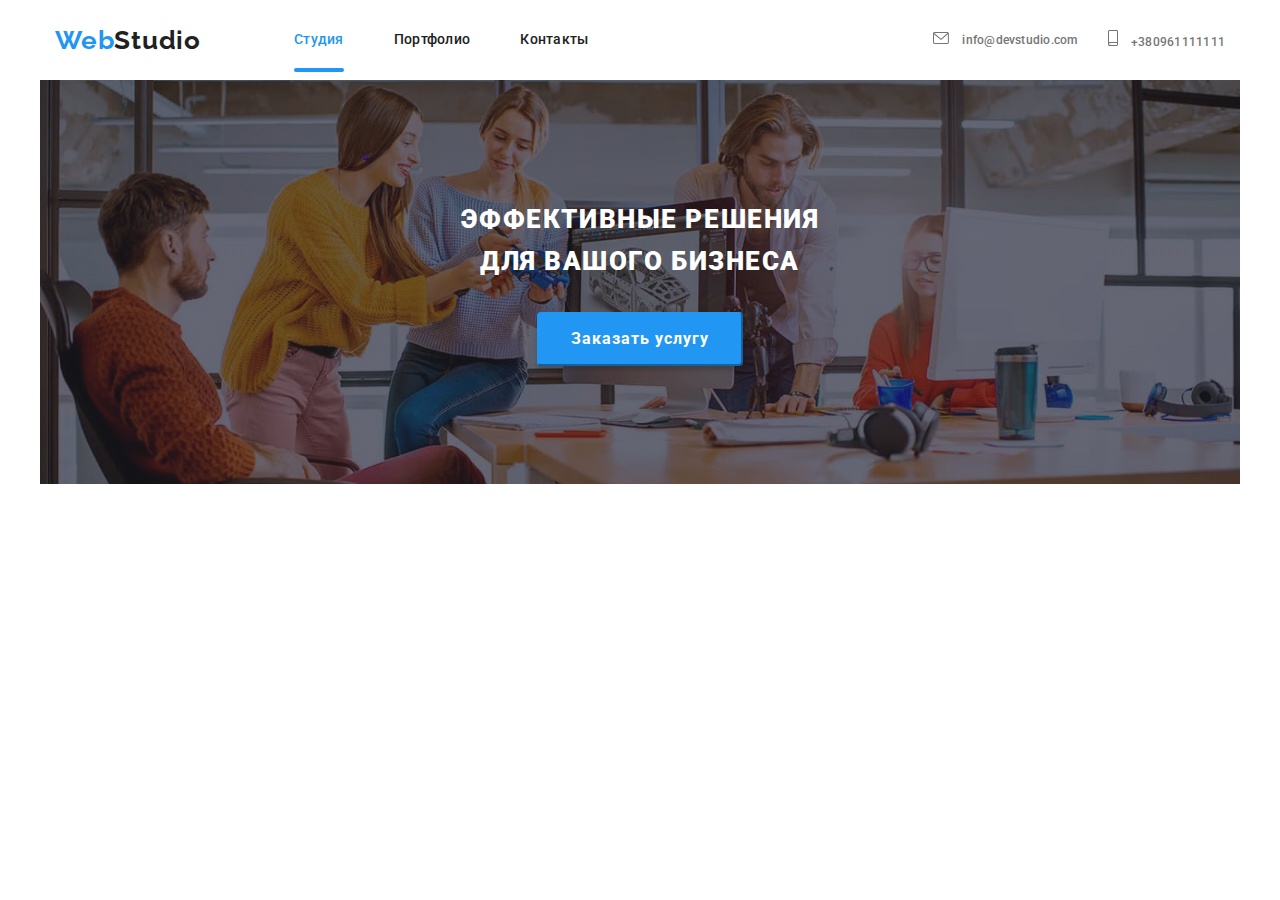
==== commit ac218212: "12" ====
--- a/index.html
+++ b/index.html
@@ -108,7 +108,7 @@
       </div>
       </div>
     </header>
-    <!-- <main>
+    <main>
       <section class="hero">
         <div class="container">
           <h1 class="hero-title">Эффективные решения для вашого бизнеса</h1>
@@ -117,7 +117,8 @@
           </button>
         </div>
       </section>
-      <section class="section">
+    </main>
+      <!-- <section class="section">
         <div class="container">
           <h2 class="visually-hidden">Заголовок</h2>
           <ul class="list section-list">
--- a/css/main.min.css
+++ b/css/main.min.css
@@ -1,2 +1,2 @@
-:root{--main-color: #212121;--color-title: #FFFFFF;--text-color: #757575;--color-hover: #2196F3;--background-header: #FFFFFF;--background-hero: #2F303A;--background-section: #E5E5E5;--background-content:#F5F4FA;--footer-color-logo: #FFFFFF;--header-boder-color: #ECECEC;--border-color:  #EEEEEE;--background-icon: #AFB1B8;--footer-icon: rgba(255, 255, 255, 0.1)}.visually-hidden{position:absolute;width:1px;height:1px;margin:-1px;border:0;padding:0;white-space:nowrap;clip-path:inset(100%);clip:rect(0 0 0 0);overflow:hidden}body{font-family:Roboto, sans-serif}h1,h2,h3,p,ul{margin:0;padding:0}.list{list-style:none}.link{text-decoration:none}img{display:block;max-width:100%;height:auto}.container{padding-left:15px;padding-right:15px}@media screen and (min-width: 480px){.container{width:480px;margin-left:auto;margin-right:auto}}@media screen and (min-width: 768px){.container{width:768px}}@media screen and (min-width: 1200px){.container{width:1200px}}.logo-header{display:inline-block;font-family:Raleway;font-weight:700;font-size:26px;line-height:1.19;letter-spacing:0.03em;color:var(--color-hover)}.logo-dark{color:var(--main-color)}.hero-title{font-weight:900;font-size:44px;line-height:1.36;letter-spacing:0.06em;text-transform:uppercase;width:696px;margin:auto;margin-bottom:30px;color:var(--color-title)}.hero-btn{font-family:inherit;font-weight:700;font-size:16px;line-height:1.87;text-align:center;letter-spacing:0.06em;color:var(--color-title);background-color:var(--color-hover);cursor:pointer;border-radius:4px;box-shadow:0px 4px 4px rgba(0,0,0,0.15);padding:10px 32px;transition:background-color 250ms cubic-bezier(0.4, 0, 0.2, 1)}.hero-btn:hover,.hero-btn:focus{background-color:var(--color-hover)}.section-image-list{display:flex;justify-content:center}.section-image-item+.section-image-item{margin-left:30px}.section-img{width:270px;height:120px;display:flex;justify-content:center;align-items:center;border-radius:4px;margin-bottom:30px;background-color:var(--background-content);color:var(--main-color)}.section-image-icon{fill:currentColor}.logo-white{color:var(--footer-color-logo)}.logo-footer{display:inline-block;font-family:Raleway;font-weight:700;font-size:26px;line-height:1.19;letter-spacing:0.03em;color:var(--color-hover);margin-bottom:20px}.subscribe-name{margin-bottom:20px;font-weight:700;font-size:14px;line-height:1.14;letter-spacing:0.03em;text-transform:uppercase;color:var(--color-title)}.subscribe-wrapper{display:flex}.subscribe-input{width:358px;height:50px;padding-left:16px;margin-right:12px;border:1px solid rgba(255,255,255,0.3);box-sizing:border-box;filter:drop-shadow(0px 4px 4px rgba(0,0,0,0.15));border-radius:4px;background-color:transparent;color:var(--color-title);transition:border-color 250ms cubic-bezier(0.4, 0, 0.2, 1)}.subscribe-inputt:focus{outline:none;border-color:var(--color-hover)}.subscribe-input::placeholder{display:flex;align-items:center;font-weight:400;font-size:16px;line-height:1.25;letter-spacing:0.03em;color:rgba(255,255,255,0.6)}.subscribe-btn{display:flex;justify-content:center;align-items:center;width:200px;height:50px;padding:0;cursor:pointer;box-shadow:0px 4px 4px rgba(0,0,0,0.15);border-radius:4px;border:none;background:var(--color-hover);font-weight:700;font-size:16px;line-height:30px;text-align:center;letter-spacing:0.06em;color:var(--color-title)}.subscribe-icon{margin-left:10px}.navigation-btn{font-weight:500;font-size:16px;line-height:1.62;text-align:center;letter-spacing:0.03em;color:var(--main-color);background-color:var(--background-content);border-radius:4px;border:var(--border-color);cursor:pointer;padding:6px 22px;transition:background-color 250ms cubic-bezier(0.4, 0, 0.2, 1),color 250ms cubic-bezier(0.4, 0, 0.2, 1),box-shadow 250ms cubic-bezier(0.4, 0, 0.2, 1)}.navigation-btn:not(:last-child){margin-right:8px}.navigation-btn:hover,.navigation-btn:focus{background-color:var(--color-hover);color:var(--footer-color-logo);box-shadow:0px 3px 1px rgba(0,0,0,0.1),0px 1px 2px rgba(0,0,0,0.08),0px 2px 2px rgba(0,0,0,0.12)}.overlay{position:absolute;font-family:'Roboto';font-weight:400;font-size:18px;line-height:1.56;letter-spacing:0.03em;text-align:left;background-color:rgba(33,150,243,0.9);color:var(--color-title);padding:63px 24px;top:0;left:0;width:100%;height:100%;transform:translateY(100%);transition:transform 250ms cubic-bezier(0.4, 0, 0.2, 1)}.modal{position:absolute;top:50%;left:50%;transform:translate(-50%, -50%);width:528px;height:581px;background-color:var(--background-header);box-shadow:0px 1px 3px rgba(0,0,0,0.12),0px 1px 1px rgba(0,0,0,0.14),0px 2px 1px rgba(0,0,0,0.2);border-radius:4px;padding:40px}.modal-close-btn{position:absolute;display:flex;justify-content:center;align-items:center;top:8px;right:8px;width:30px;height:30px;border-radius:50%;background:var(--background-header);border:1px solid rgba(0,0,0,0.1);box-sizing:border-box;padding:0;cursor:pointer}.modal-close-btn:hover .modal-icon-close,.modal-close-btn:focus .modal-icon-close{fill:var(--color-hover)}.modal-icon-close{transition:fill 250ms cubic-bezier(0.4, 0, 0.2, 1)}.contakt-form-text{font-weight:700;font-size:20px;line-height:23px;text-align:center;letter-spacing:0.03em;margin-bottom:12px;color:var(--main-color)}.contakt-form-input-icon{position:absolute;top:50%;left:12px;transform:translateY(-50%);display:block;transition:fill 250ms cubic-bezier(0.4, 0, 0.2, 1)}.contakt-form-field{display:block;font-family:'Roboto';font-style:normal;font-weight:400;font-size:12px;line-height:1.17;letter-spacing:0.01em;color:#757575;margin-bottom:4px}.contakt-form-input{padding:0;width:100%;height:40px;padding-left:42px;border:1px solid rgba(33,33,33,0.2);box-sizing:border-box;border-radius:4px;transition:border-color 250ms cubic-bezier(0.4, 0, 0.2, 1)}.contakt-form-input:focus{outline:none;border-color:var(--color-hover)}.contakt-form-input:focus+.contakt-form-input-icon{fill:var(--color-hover)}.contakt-form-input-icon{outline:none}.contakt-form-imput-wrapper{position:relative;display:block;margin-bottom:10px}.contakt-form-input-icon{position:absolute;display:block;top:50%;left:12px;transform:translateY(-50%)}.contact-form-checkbox-wrapper{margin-bottom:30px}.contakt-form-message{width:100%;height:120px;padding:12px 16px;resize:none;margin-bottom:20px;border:1px solid rgba(33,33,33,0.2);box-sizing:border-box;border-radius:4px;transition:border-color 250ms cubic-bezier(0.4, 0, 0.2, 1)}.contakt-form-message::placeholder{color:rgba(117,117,117,0.5)}.contakt-form-message:focus{outline:none;border-color:var(--color-hover)}.contact-form-submit-btn{display:flex;justify-content:center;align-items:center;text-align:center;width:200px;height:50px;padding:0;margin:auto;font-weight:700;font-size:16px;line-height:1.88;letter-spacing:0.06em;color:var(--background-header);background:var(--color-hover);box-shadow:0px 4px 4px rgba(0,0,0,0.15);border-radius:4px;transition:backround 250ms cubic-bezier(0.4, 0, 0.2, 1)}.contact-form-submit-btn:hover,.contact-form-submit-btn:focus{background:#188CE8}.contact-form-checkbox-agreement::before{content:"";display:flex;justify-content:center;align-items:center;width:16px;height:16px;margin-right:8px;margin-top:3px;border:2px solid var(--main-color);border-radius:3px;cursor:pointer;transition:border-color 250ms cubic-bezier(0.4, 0, 0.2, 1)}.contact-form-checkbox-agreement{display:flex;justify-content:center;font-weight:400;font-size:14px;line-height:1.71;letter-spacing:0.03em;color:var(--text-color)}.contact-form-checkbox-agreement::before{content:"";display:flex;justify-content:center;align-items:center;width:16px;height:16px;margin-right:8px;margin-top:3px;border:2px solid var(--main-color);border-radius:3px;cursor:pointer;transition:border-color 250ms cubic-bezier(0.4, 0, 0.2, 1)}.chackbox-accept-policy:checked+.contact-form-checkbox-agreement::before{background-image:url(../image/icon-check.svg);background-position:center}.chackbox-accept-policy:focus+.contact-form-checkbox-agreement::before{outline:none;border-color:var(--color-hover)}.chackbox-accept-policy:hover+.contact-form-checkbox-agreement::before{outline:none;border-color:var(--color-hover)}.policy{font-style:normal;font-weight:400;font-size:14px;line-height:1.71;letter-spacing:0.03em;text-decoration-line:underline;color:var(--color-hover)}.visually-hidden{position:absolute;border:0;padding:0;white-space:nowrap;clip-path:inset(100%);clip:rect(0 0 0 0);overflow:hidden}.backdrop{position:fixed;top:0;left:0;width:100vw;height:100vh;background-color:rgba(0,0,0,0.2);transition:opacity 250ms cubic-bezier(0.4, 0, 0.2, 1),visibility 250ms cubic-bezier(0.4, 0, 0.2, 1)}.backdrop.is-hidden{opacity:0;visibility:hidden;pointer-events:none}.header{position:relative;padding-top:16px;padding-bottom:16px}.header__container{display:flex;justify-content:space-between;align-items:center}@media screen and (max-width: 767px){.header-list{display:none}.header-contact{display:none}.mobile-menu-btn{background-color:transparent;border:none;padding:0}.mobile-menu-btn:hover .mobile-menu-btn__icon,.mobile-menu-btn:focus .mobile-menu-btn__icon{fill:var(--color-hover)}.mobile-menu{position:absolute;top:0;left:0;width:100%;height:100wh;overflow:auto;background-color:#fff;opacity:0;visibility:hidden;pointer-events:none;transition:opacity 250ms linear, visibility 250ms linear}.mobile-menu.is-open{opacity:1;visibility:visible;pointer-events:auto}.mobile-menu__close-btn{position:absolute;top:10px;right:15px;background-color:transparent;border:none;padding:0}.mobile-menu__close-btn:hover .mobile-menu__close-icon,.mobile-menu__close-btn:focus .mobile-menu__close-icon{fill:var(--color-hover)}.mobile-menu__container{position:relative;padding-top:48px;padding-bottom:48px}.mobile-menu__nav-list{padding-bottom:306px}.mobile-menu__nav-item{font-weight:500;font-size:40px;line-height:1.17;letter-spacing:0.02em;color:var(--main-color)}.mobile-menu__nav-item:not(:last-child){margin-bottom:32px}.mobile-menu__nav-link{color:var(--main-color)}.mobile-menu__nav-link:hover,.mobile-menu__nav-link:focus{color:var(--color-hover)}.mobile-menu__contact-tel{font-weight:500;font-size:34px;line-height:1.18;letter-spacing:0.02em;color:#757575;margin-bottom:32px}.mobile-menu__contact-mail{font-weight:500;font-size:24px;line-height:1.17;letter-spacing:0.02em;color:#757575;padding-bottom:64px}.mobile-menu__contact-link{color:#757575}.mobile-menu__contact-link:hover,.mobile-menu__contact-link:focus{color:#2196F3}.mobile-menu__social-list{display:flex}.mobile-menu__social-item{font-weight:500;font-size:18px;line-height:1.22;letter-spacing:0.02em;color:#2196F3}.mobile-menu__social-item:not(:last-child){margin-right:20px}.mobile-menu__social-link{color:#2196F3}}@media screen and (min-width: 768px){.mobile-menu{display:none}.mobile-menu-btn{display:none}.header-list{display:flex}.header-list .current{color:var(--color-hover)}.header-list__item-nav{font-weight:500;font-size:14px;line-height:1.14;letter-spacing:0.02em}.header-list__item-nav:not(:last-child){margin-right:50px}.header-list__link{position:relative;color:var(--main-color)}.header-list__link:hover,.header-list__link:focus{color:var(--color-hover)}.current::after{display:block;position:absolute;content:'';width:100%;height:4px;background:var(--color-hover);border-radius:2px;margin-left:auto;margin-right:auto;margin-top:20px}.header-list__item-contact{font-weight:500;font-size:12px;line-height:1.16;letter-spacing:0.02em}.header-list__item-contact:not(:last-child){margin-bottom:10px}.header-list__mail,.header-list__tel{color:#757575}.header-list__mail:hover,.header-list__mailfocus,.header-list__tel:hover,.header-list__telfocus{color:var(--color-hover)}.header-list__img-icon{margin-right:8px;fill:#757575}}.hero{padding-top:200px;padding-bottom:200px;background-color:var(--background-hero);text-align:center;max-width:1600px;min-height:600px;margin-left:auto;margin-right:auto;background-image:linear-gradient(rgba(47,48,58,0.4), rgba(47,48,58,0.4)),url(../image/ImgHERO.jpg);background-repeat:no-repeat;background-position:center;background-size:cover}.section{padding-top:94px;padding-bottom:94px;background-color:var(--section-background)}.section-list{display:flex}.section-pretitle{font-weight:700;font-size:14px;line-height:1.14;letter-spacing:0.03em;text-transform:uppercase;color:var(--main-color);margin-bottom:10px}.section-text{font-weight:400;font-size:14px;line-height:1.71;letter-spacing:0.03em;color:var(--text-color)}.section-list__item{width:270px;justify-content:center}.section-list__item:not(:last-child){margin-right:30px}.work{padding-bottom:94px}.work-list{display:flex}.work-title{font-weight:700;font-size:36px;line-height:42px;text-align:center;letter-spacing:0.03em;color:var(--main-color);margin-bottom:50px}.work-list__item{position:relative;display:flex}.work-list__item:not(:last-child){margin-right:30px}.work-item-text{position:absolute;display:flex;align-items:flex-end;justify-content:center;align-items:center;font-family:'Roboto';font-weight:700;font-size:14px;line-height:1.14;text-align:center;letter-spacing:0.03em;text-transform:uppercase;background:rgba(47,48,58,0.8);color:var(--background-header);left:0;bottom:0;width:100%;height:70px}.content{padding-top:94px;padding-bottom:94px;background-color:var(--background-content)}.content-title{font-weight:700;font-size:36px;line-height:1.16;text-align:center;letter-spacing:0.03em;color:var(--content-title);margin-bottom:50px}.content-list{display:flex}.content-item{height:428px;width:270px;border-radius:0px 0px 4px 4px;background-color:var(--background-header);box-shadow:0px 1px 3px rgba(0,0,0,0.12),0px 1px 1px rgba(0,0,0,0.14),0px 2px 1px rgba(0,0,0,0.2)}.content-item:not(:last-child){margin-right:30px}.content-text{padding:30px 0}.content-after-title{font-weight:500;font-size:16px;line-height:1.19;text-align:center;letter-spacing:0.03em;color:var(--main-color);margin-bottom:10px}.content-headline{font-weight:400;font-size:16px;line-height:1.19;text-align:center;letter-spacing:0.03em;color:var(--text-color);margin-bottom:16px}.content-team-list{display:flex;justify-content:center}.content-team-item+.content-team-item{margin-left:10px}.content-team-link{width:44px;height:44px;display:flex;justify-content:center;align-items:center;border-radius:50%;background-color:var(--background-header);color:var(--background-icon);transition:background-color 250ms cubic-bezier(0.4, 0, 0.2, 1)}.content-team-link:hover,.content-team-link:focus{background-color:var(--color-hover);color:var(--color-title)}.content-team-link:hover.content-team-icon,.content-team-link:hover.content-team-icon,.content-team-link:focus.content-team-icon,.content-team-link:focus.content-team-icon{fill:var(--color-title)}.content-team-icon{fill:currentColor}.client{padding-top:94px;padding-bottom:94px}.client-title{font-weight:700;font-size:36px;line-height:1.16;text-align:center;letter-spacing:0.03em;color:var(--main-color);margin-bottom:50px}.client-list{display:flex;justify-content:center}.client-link{width:170px;height:92px;display:flex;justify-content:center;align-items:center;border-radius:4px;border:1px solid var(--background-icon);background-color:var(--background-header);color:var(--background-icon);transition:fill 250ms cubic-bezier(0.4, 0, 0.2, 1),border 250ms cubic-bezier(0.4, 0, 0.2, 1)}.client-link:hover,.client-link:focus{border:1px solid var(--color-hover)}.client-link:hover .client-icon,.client-link:focus .client-icon{fill:var(--color-hover)}.client-item+.client-item{margin-left:30px}.client-icon{fill:currentColor}.footer{padding-top:60px;padding-bottom:60px;background-color:var(--background-hero)}.footer-container{display:flex;align-items:baseline}.footer-address{margin-right:70px}.footer-item:not(:last-child){margin-bottom:9px}.footer-link-location{font-weight:400;font-size:14px;line-height:1.71;letter-spacing:0.03em;color:var(--color-title);margin-bottom:9px;transition:color 250ms cubic-bezier(0.4, 0, 0.2, 1)}.footer-link-location:hover,.footer-link-location:focus{color:var(--color-hover)}.footer-link-tel{font-size:14px;line-height:1.71;letter-spacing:0.03em;color:rgba(255,255,255,0.6);transition:color 250ms cubic-bezier(0.4, 0, 0.2, 1)}.footer-link-tel:hover,.footer-link-tel:focus{color:var(--color-hover)}.footer-link-mail{font-size:14px;line-height:1.71;letter-spacing:0.03em;color:rgba(255,255,255,0.6);transition:color 250ms cubic-bezier(0.4, 0, 0.2, 1)}.footer-link-mail:hover,.footer-link-mail:focus{color:var(--color-hover)}.footer-tel{margin-bottom:9px}.footer-socialnetwork{margin-right:auto}.footer-title{font-weight:bold;font-size:14px;line-height:1.14;letter-spacing:0.03em;text-transform:uppercase;color:var(--color-title);margin-bottom:20px}.footer-network-list{display:flex}.footer-network-link{width:44px;height:44px;display:flex;justify-content:center;align-items:center;border-radius:50%;background-color:var(--footer-icon);color:var(--color-title);transition:background-color 250ms cubic-bezier(0.4, 0, 0.2, 1)}.footer-network-link:hover,.footer-network-link:focus{background-color:var(--color-hover)}.footer-network-item:not(:last-child){margin-right:10px}.footer-network-icon{fill:currentColor}.navigation{padding-top:94px;padding-bottom:94px}.navigation-list{display:flex;justify-content:center;margin-bottom:50px}.navigation-list.active{background-color:var(--color-hover);box-shadow:0px 3px 1px rgba(0,0,0,0.1),0px 1px 2px rgba(0,0,0,0.08),0px 2px 2px rgba(0,0,0,0.12);border-radius:4px;color:var(--background-header)}.btn-item:not(:last-child){margin-right:8px}.nav-list{display:flex;flex-wrap:wrap}.navigation-item{text-align:left;width:370px;margin-right:30px;margin-bottom:30px}.navigation-item:nth-child(3n){margin-right:0}.navigation-item:nth-last-child(-n+3){margin-bottom:0}.navigation-link{display:block}.navigation-link:hover,.navigation-link:focus{box-shadow:0px 1px 1px rgba(0,0,0,0.12),0px 4px 4px rgba(0,0,0,0.06),1px 4px 6px rgba(0,0,0,0.16)}.navigation-link:hover .overlay,.navigation-link:focus .overlay{transform:translateY(0%)}.nav-text{padding:20px 24px;border:1px solid var(--border-color)}.navigation-title{font-weight:700;font-size:18px;line-height:2.00;letter-spacing:0.06em;color:var(--main-color);margin-bottom:4px}.navigation-text{font-weight:400;font-size:16px;line-height:1.87;letter-spacing:0.03em;color:var(--text-color)}.navigation-link-img{position:relative;overflow:hidden}
+:root{--main-color: #212121;--color-title: #FFFFFF;--text-color: #757575;--color-hover: #2196F3;--background-header: #FFFFFF;--background-hero: #2F303A;--background-section: #E5E5E5;--background-content:#F5F4FA;--footer-color-logo: #FFFFFF;--header-boder-color: #ECECEC;--border-color:  #EEEEEE;--background-icon: #AFB1B8;--footer-icon: rgba(255, 255, 255, 0.1)}.visually-hidden{position:absolute;width:1px;height:1px;margin:-1px;border:0;padding:0;white-space:nowrap;clip-path:inset(100%);clip:rect(0 0 0 0);overflow:hidden}body{font-family:Roboto, sans-serif}h1,h2,h3,p,ul{margin:0;padding:0}.list{list-style:none}.link{text-decoration:none}img{display:block;max-width:100%;height:auto}.container{padding-left:15px;padding-right:15px}@media screen and (min-width: 480px){.container{width:480px;margin-left:auto;margin-right:auto}}@media screen and (min-width: 768px){.container{width:768px}}@media screen and (min-width: 1200px){.container{width:1200px}}.logo-header{display:inline-block;font-family:Raleway;font-weight:700;font-size:26px;line-height:1.19;letter-spacing:0.03em;color:var(--color-hover)}.logo-dark{color:var(--main-color)}@media screen and (min-width: 1200px){.logo-header{margin-right:93px;padding-top:24px;padding-bottom:24px}}.hero-title{font-weight:900;font-size:26px;line-height:1.62;text-align:center;letter-spacing:0.06em;text-transform:uppercase;color:white;margin:auto;width:360px;margin-bottom:30px}.hero-btn{font-family:inherit;font-weight:700;font-size:16px;line-height:1.87;text-align:center;letter-spacing:0.06em;color:var(--color-title);background-color:var(--color-hover);cursor:pointer;border-radius:4px;border-color:var(--color-hover);box-shadow:0px 4px 4px rgba(0,0,0,0.15);padding:10px 32px;transition:background-color 250ms cubic-bezier(0.4, 0, 0.2, 1)}.hero-btn:hover,.hero-btn:focus{background-color:var(--color-hover)}.section-image-list{display:flex;justify-content:center}.section-image-item+.section-image-item{margin-left:30px}.section-img{width:270px;height:120px;display:flex;justify-content:center;align-items:center;border-radius:4px;margin-bottom:30px;background-color:var(--background-content);color:var(--main-color)}.section-image-icon{fill:currentColor}.logo-white{color:var(--footer-color-logo)}.logo-footer{display:inline-block;font-family:Raleway;font-weight:700;font-size:26px;line-height:1.19;letter-spacing:0.03em;color:var(--color-hover);margin-bottom:20px}.subscribe-name{margin-bottom:20px;font-weight:700;font-size:14px;line-height:1.14;letter-spacing:0.03em;text-transform:uppercase;color:var(--color-title)}.subscribe-wrapper{display:flex}.subscribe-input{width:358px;height:50px;padding-left:16px;margin-right:12px;border:1px solid rgba(255,255,255,0.3);box-sizing:border-box;filter:drop-shadow(0px 4px 4px rgba(0,0,0,0.15));border-radius:4px;background-color:transparent;color:var(--color-title);transition:border-color 250ms cubic-bezier(0.4, 0, 0.2, 1)}.subscribe-inputt:focus{outline:none;border-color:var(--color-hover)}.subscribe-input::placeholder{display:flex;align-items:center;font-weight:400;font-size:16px;line-height:1.25;letter-spacing:0.03em;color:rgba(255,255,255,0.6)}.subscribe-btn{display:flex;justify-content:center;align-items:center;width:200px;height:50px;padding:0;cursor:pointer;box-shadow:0px 4px 4px rgba(0,0,0,0.15);border-radius:4px;border:none;background:var(--color-hover);font-weight:700;font-size:16px;line-height:30px;text-align:center;letter-spacing:0.06em;color:var(--color-title)}.subscribe-icon{margin-left:10px}.navigation-btn{font-weight:500;font-size:16px;line-height:1.62;text-align:center;letter-spacing:0.03em;color:var(--main-color);background-color:var(--background-content);border-radius:4px;border:var(--border-color);cursor:pointer;padding:6px 22px;transition:background-color 250ms cubic-bezier(0.4, 0, 0.2, 1),color 250ms cubic-bezier(0.4, 0, 0.2, 1),box-shadow 250ms cubic-bezier(0.4, 0, 0.2, 1)}.navigation-btn:not(:last-child){margin-right:8px}.navigation-btn:hover,.navigation-btn:focus{background-color:var(--color-hover);color:var(--footer-color-logo);box-shadow:0px 3px 1px rgba(0,0,0,0.1),0px 1px 2px rgba(0,0,0,0.08),0px 2px 2px rgba(0,0,0,0.12)}.overlay{position:absolute;font-family:'Roboto';font-weight:400;font-size:18px;line-height:1.56;letter-spacing:0.03em;text-align:left;background-color:rgba(33,150,243,0.9);color:var(--color-title);padding:63px 24px;top:0;left:0;width:100%;height:100%;transform:translateY(100%);transition:transform 250ms cubic-bezier(0.4, 0, 0.2, 1)}.modal{position:absolute;top:50%;left:50%;transform:translate(-50%, -50%);width:528px;height:581px;background-color:var(--background-header);box-shadow:0px 1px 3px rgba(0,0,0,0.12),0px 1px 1px rgba(0,0,0,0.14),0px 2px 1px rgba(0,0,0,0.2);border-radius:4px;padding:40px}.modal-close-btn{position:absolute;display:flex;justify-content:center;align-items:center;top:8px;right:8px;width:30px;height:30px;border-radius:50%;background:var(--background-header);border:1px solid rgba(0,0,0,0.1);box-sizing:border-box;padding:0;cursor:pointer}.modal-close-btn:hover .modal-icon-close,.modal-close-btn:focus .modal-icon-close{fill:var(--color-hover)}.modal-icon-close{transition:fill 250ms cubic-bezier(0.4, 0, 0.2, 1)}.contakt-form-text{font-weight:700;font-size:20px;line-height:23px;text-align:center;letter-spacing:0.03em;margin-bottom:12px;color:var(--main-color)}.contakt-form-input-icon{position:absolute;top:50%;left:12px;transform:translateY(-50%);display:block;transition:fill 250ms cubic-bezier(0.4, 0, 0.2, 1)}.contakt-form-field{display:block;font-family:'Roboto';font-style:normal;font-weight:400;font-size:12px;line-height:1.17;letter-spacing:0.01em;color:#757575;margin-bottom:4px}.contakt-form-input{padding:0;width:100%;height:40px;padding-left:42px;border:1px solid rgba(33,33,33,0.2);box-sizing:border-box;border-radius:4px;transition:border-color 250ms cubic-bezier(0.4, 0, 0.2, 1)}.contakt-form-input:focus{outline:none;border-color:var(--color-hover)}.contakt-form-input:focus+.contakt-form-input-icon{fill:var(--color-hover)}.contakt-form-input-icon{outline:none}.contakt-form-imput-wrapper{position:relative;display:block;margin-bottom:10px}.contakt-form-input-icon{position:absolute;display:block;top:50%;left:12px;transform:translateY(-50%)}.contact-form-checkbox-wrapper{margin-bottom:30px}.contakt-form-message{width:100%;height:120px;padding:12px 16px;resize:none;margin-bottom:20px;border:1px solid rgba(33,33,33,0.2);box-sizing:border-box;border-radius:4px;transition:border-color 250ms cubic-bezier(0.4, 0, 0.2, 1)}.contakt-form-message::placeholder{color:rgba(117,117,117,0.5)}.contakt-form-message:focus{outline:none;border-color:var(--color-hover)}.contact-form-submit-btn{display:flex;justify-content:center;align-items:center;text-align:center;width:200px;height:50px;padding:0;margin:auto;font-weight:700;font-size:16px;line-height:1.88;letter-spacing:0.06em;color:var(--background-header);background:var(--color-hover);box-shadow:0px 4px 4px rgba(0,0,0,0.15);border-radius:4px;transition:backround 250ms cubic-bezier(0.4, 0, 0.2, 1)}.contact-form-submit-btn:hover,.contact-form-submit-btn:focus{background:#188CE8}.contact-form-checkbox-agreement::before{content:"";display:flex;justify-content:center;align-items:center;width:16px;height:16px;margin-right:8px;margin-top:3px;border:2px solid var(--main-color);border-radius:3px;cursor:pointer;transition:border-color 250ms cubic-bezier(0.4, 0, 0.2, 1)}.contact-form-checkbox-agreement{display:flex;justify-content:center;font-weight:400;font-size:14px;line-height:1.71;letter-spacing:0.03em;color:var(--text-color)}.contact-form-checkbox-agreement::before{content:"";display:flex;justify-content:center;align-items:center;width:16px;height:16px;margin-right:8px;margin-top:3px;border:2px solid var(--main-color);border-radius:3px;cursor:pointer;transition:border-color 250ms cubic-bezier(0.4, 0, 0.2, 1)}.chackbox-accept-policy:checked+.contact-form-checkbox-agreement::before{background-image:url(../image/icon-check.svg);background-position:center}.chackbox-accept-policy:focus+.contact-form-checkbox-agreement::before{outline:none;border-color:var(--color-hover)}.chackbox-accept-policy:hover+.contact-form-checkbox-agreement::before{outline:none;border-color:var(--color-hover)}.policy{font-style:normal;font-weight:400;font-size:14px;line-height:1.71;letter-spacing:0.03em;text-decoration-line:underline;color:var(--color-hover)}.visually-hidden{position:absolute;border:0;padding:0;white-space:nowrap;clip-path:inset(100%);clip:rect(0 0 0 0);overflow:hidden}.backdrop{position:fixed;top:0;left:0;width:100vw;height:100vh;background-color:rgba(0,0,0,0.2);transition:opacity 250ms cubic-bezier(0.4, 0, 0.2, 1),visibility 250ms cubic-bezier(0.4, 0, 0.2, 1)}.backdrop.is-hidden{opacity:0;visibility:hidden;pointer-events:none}.header__container{display:flex;align-items:center}@media screen and (max-width: 767px){.header-list{display:none}.header-contact{display:none}.mobile-menu-btn{background-color:transparent;border:none;padding:0}.mobile-menu-btn:hover .mobile-menu-btn__icon,.mobile-menu-btn:focus .mobile-menu-btn__icon{fill:var(--color-hover)}.mobile-menu{position:absolute;top:0;left:0;width:100%;height:100wh;overflow:auto;background-color:#fff;opacity:0;visibility:hidden;pointer-events:none;transition:opacity 250ms linear, visibility 250ms linear}.mobile-menu.is-open{opacity:1;visibility:visible;pointer-events:auto}.mobile-menu__close-btn{position:absolute;top:10px;right:15px;background-color:transparent;border:none;padding:0}.mobile-menu__close-btn:hover .mobile-menu__close-icon,.mobile-menu__close-btn:focus .mobile-menu__close-icon{fill:var(--color-hover)}.mobile-menu__container{position:relative;padding-top:48px;padding-bottom:48px}.mobile-menu__nav-list{padding-bottom:306px}.mobile-menu__nav-item{font-weight:500;font-size:40px;line-height:1.17;letter-spacing:0.02em;color:var(--main-color)}.mobile-menu__nav-item:not(:last-child){margin-bottom:32px}.mobile-menu__nav-link{color:var(--main-color)}.mobile-menu__nav-link:hover,.mobile-menu__nav-link:focus{color:var(--color-hover)}.mobile-menu__contact-tel{font-weight:500;font-size:34px;line-height:1.18;letter-spacing:0.02em;color:#757575;margin-bottom:32px}.mobile-menu__contact-mail{font-weight:500;font-size:24px;line-height:1.17;letter-spacing:0.02em;color:#757575;padding-bottom:64px}.mobile-menu__contact-link{color:#757575}.mobile-menu__contact-link:hover,.mobile-menu__contact-link:focus{color:#2196F3}.mobile-menu__social-list{display:flex}.mobile-menu__social-item{font-weight:500;font-size:18px;line-height:1.22;letter-spacing:0.02em;color:#2196F3}.mobile-menu__social-item:not(:last-child){margin-right:20px}.mobile-menu__social-link{color:#2196F3}}@media screen and (min-width: 768px){.mobile-menu{display:none}.mobile-menu-btn{display:none}.header-list{display:flex}.header-list .current{color:var(--color-hover)}.header-list__item-nav{font-weight:500;font-size:14px;line-height:1.14;letter-spacing:0.02em}.header-list__item-nav:not(:last-child){margin-right:50px}.header-list__link{position:relative;color:var(--main-color)}.header-list__link:hover,.header-list__link:focus{color:var(--color-hover)}.current::after{display:block;position:absolute;content:'';width:100%;height:4px;background:var(--color-hover);border-radius:2px;margin-left:auto;margin-right:auto;margin-top:20px}.header-list__item-contact{font-weight:500;font-size:12px;line-height:1.16;letter-spacing:0.02em}.header-list__mail,.header-list__tel{color:#757575}.header-list__mail:hover,.header-list__mailfocus,.header-list__tel:hover,.header-list__telfocus{color:var(--color-hover)}.header-list__img-icon{fill:#757575}}@media screen and (max-width: 1199px){.header{position:relative;padding-top:16px;padding-bottom:16px}.header-list__item-contact:not(:last-child){margin-bottom:10px}.header__container{justify-content:space-between}.header-list__img-icon{margin-right:8px}}@media screen and (min-width: 1200px){.header-contact{display:flex;align-items:center;margin-left:auto}.header-list__item-nav{padding:32px 0}.header-list__item-contact:not(:last-child){margin-right:30px}.header-list__img-icon{margin-right:10px}}.hero{padding-top:118px;padding-bottom:118px;text-align:center;max-width:480px;min-height:400px;margin-left:auto;margin-right:auto;background-image:linear-gradient(rgba(47,48,58,0.4), rgba(47,48,58,0.4)),url("../image2/Header-mobile.jpg");background-repeat:no-repeat;background-position:center;background-size:cover}@media screen and (min-device-pixel-ratio: 2), screen and (min-resolution: 192dpi), screen and (min-resolution: 2dppx){.hero{background-image:linear-gradient(rgba(47,48,58,0.4), rgba(47,48,58,0.4)),url("../image2/Header-mobile@2x.jpg")}}@media screen and (min-width: 768px){.hero{max-width:768px;background-image:linear-gradient(rgba(47,48,58,0.4), rgba(47,48,58,0.4)),url("../image2/Header-tablet.jpg")}}@media screen and (min-device-pixel-ratio: 2), screen and (min-resolution: 192dpi), screen and (min-resolution: 2dppx){.hero{background-image:linear-gradient(rgba(47,48,58,0.4), rgba(47,48,58,0.4)),url("../image2/Header-tablet@2x.jpg")}}@media screen and (min-width: 1200px){.hero{max-width:1200px;background-image:linear-gradient(rgba(47,48,58,0.4), rgba(47,48,58,0.4)),url("../image2/Header-destore.jpg")}}@media screen and (min-device-pixel-ratio: 2), screen and (min-resolution: 192dpi), screen and (min-resolution: 2dppx){.hero{background-image:linear-gradient(rgba(47,48,58,0.4), rgba(47,48,58,0.4)),url("../image2/Header-destore@2x.jpg")}}.section{padding-top:94px;padding-bottom:94px;background-color:var(--section-background)}.section-list{display:flex}.section-pretitle{font-weight:700;font-size:14px;line-height:1.14;letter-spacing:0.03em;text-transform:uppercase;color:var(--main-color);margin-bottom:10px}.section-text{font-weight:400;font-size:14px;line-height:1.71;letter-spacing:0.03em;color:var(--text-color)}.section-list__item{width:270px;justify-content:center}.section-list__item:not(:last-child){margin-right:30px}.work{padding-bottom:94px}.work-list{display:flex}.work-title{font-weight:700;font-size:36px;line-height:42px;text-align:center;letter-spacing:0.03em;color:var(--main-color);margin-bottom:50px}.work-list__item{position:relative;display:flex}.work-list__item:not(:last-child){margin-right:30px}.work-item-text{position:absolute;display:flex;align-items:flex-end;justify-content:center;align-items:center;font-family:'Roboto';font-weight:700;font-size:14px;line-height:1.14;text-align:center;letter-spacing:0.03em;text-transform:uppercase;background:rgba(47,48,58,0.8);color:var(--background-header);left:0;bottom:0;width:100%;height:70px}.content{padding-top:94px;padding-bottom:94px;background-color:var(--background-content)}.content-title{font-weight:700;font-size:36px;line-height:1.16;text-align:center;letter-spacing:0.03em;color:var(--content-title);margin-bottom:50px}.content-list{display:flex}.content-item{height:428px;width:270px;border-radius:0px 0px 4px 4px;background-color:var(--background-header);box-shadow:0px 1px 3px rgba(0,0,0,0.12),0px 1px 1px rgba(0,0,0,0.14),0px 2px 1px rgba(0,0,0,0.2)}.content-item:not(:last-child){margin-right:30px}.content-text{padding:30px 0}.content-after-title{font-weight:500;font-size:16px;line-height:1.19;text-align:center;letter-spacing:0.03em;color:var(--main-color);margin-bottom:10px}.content-headline{font-weight:400;font-size:16px;line-height:1.19;text-align:center;letter-spacing:0.03em;color:var(--text-color);margin-bottom:16px}.content-team-list{display:flex;justify-content:center}.content-team-item+.content-team-item{margin-left:10px}.content-team-link{width:44px;height:44px;display:flex;justify-content:center;align-items:center;border-radius:50%;background-color:var(--background-header);color:var(--background-icon);transition:background-color 250ms cubic-bezier(0.4, 0, 0.2, 1)}.content-team-link:hover,.content-team-link:focus{background-color:var(--color-hover);color:var(--color-title)}.content-team-link:hover.content-team-icon,.content-team-link:hover.content-team-icon,.content-team-link:focus.content-team-icon,.content-team-link:focus.content-team-icon{fill:var(--color-title)}.content-team-icon{fill:currentColor}.client{padding-top:94px;padding-bottom:94px}.client-title{font-weight:700;font-size:36px;line-height:1.16;text-align:center;letter-spacing:0.03em;color:var(--main-color);margin-bottom:50px}.client-list{display:flex;justify-content:center}.client-link{width:170px;height:92px;display:flex;justify-content:center;align-items:center;border-radius:4px;border:1px solid var(--background-icon);background-color:var(--background-header);color:var(--background-icon);transition:fill 250ms cubic-bezier(0.4, 0, 0.2, 1),border 250ms cubic-bezier(0.4, 0, 0.2, 1)}.client-link:hover,.client-link:focus{border:1px solid var(--color-hover)}.client-link:hover .client-icon,.client-link:focus .client-icon{fill:var(--color-hover)}.client-item+.client-item{margin-left:30px}.client-icon{fill:currentColor}.footer{padding-top:60px;padding-bottom:60px;background-color:var(--background-hero)}.footer-container{display:flex;align-items:baseline}.footer-address{margin-right:70px}.footer-item:not(:last-child){margin-bottom:9px}.footer-link-location{font-weight:400;font-size:14px;line-height:1.71;letter-spacing:0.03em;color:var(--color-title);margin-bottom:9px;transition:color 250ms cubic-bezier(0.4, 0, 0.2, 1)}.footer-link-location:hover,.footer-link-location:focus{color:var(--color-hover)}.footer-link-tel{font-size:14px;line-height:1.71;letter-spacing:0.03em;color:rgba(255,255,255,0.6);transition:color 250ms cubic-bezier(0.4, 0, 0.2, 1)}.footer-link-tel:hover,.footer-link-tel:focus{color:var(--color-hover)}.footer-link-mail{font-size:14px;line-height:1.71;letter-spacing:0.03em;color:rgba(255,255,255,0.6);transition:color 250ms cubic-bezier(0.4, 0, 0.2, 1)}.footer-link-mail:hover,.footer-link-mail:focus{color:var(--color-hover)}.footer-tel{margin-bottom:9px}.footer-socialnetwork{margin-right:auto}.footer-title{font-weight:bold;font-size:14px;line-height:1.14;letter-spacing:0.03em;text-transform:uppercase;color:var(--color-title);margin-bottom:20px}.footer-network-list{display:flex}.footer-network-link{width:44px;height:44px;display:flex;justify-content:center;align-items:center;border-radius:50%;background-color:var(--footer-icon);color:var(--color-title);transition:background-color 250ms cubic-bezier(0.4, 0, 0.2, 1)}.footer-network-link:hover,.footer-network-link:focus{background-color:var(--color-hover)}.footer-network-item:not(:last-child){margin-right:10px}.footer-network-icon{fill:currentColor}.navigation{padding-top:94px;padding-bottom:94px}.navigation-list{display:flex;justify-content:center;margin-bottom:50px}.navigation-list.active{background-color:var(--color-hover);box-shadow:0px 3px 1px rgba(0,0,0,0.1),0px 1px 2px rgba(0,0,0,0.08),0px 2px 2px rgba(0,0,0,0.12);border-radius:4px;color:var(--background-header)}.btn-item:not(:last-child){margin-right:8px}.nav-list{display:flex;flex-wrap:wrap}.navigation-item{text-align:left;width:370px;margin-right:30px;margin-bottom:30px}.navigation-item:nth-child(3n){margin-right:0}.navigation-item:nth-last-child(-n+3){margin-bottom:0}.navigation-link{display:block}.navigation-link:hover,.navigation-link:focus{box-shadow:0px 1px 1px rgba(0,0,0,0.12),0px 4px 4px rgba(0,0,0,0.06),1px 4px 6px rgba(0,0,0,0.16)}.navigation-link:hover .overlay,.navigation-link:focus .overlay{transform:translateY(0%)}.nav-text{padding:20px 24px;border:1px solid var(--border-color)}.navigation-title{font-weight:700;font-size:18px;line-height:2.00;letter-spacing:0.06em;color:var(--main-color);margin-bottom:4px}.navigation-text{font-weight:400;font-size:16px;line-height:1.87;letter-spacing:0.03em;color:var(--text-color)}.navigation-link-img{position:relative;overflow:hidden}
 /*# sourceMappingURL=main.min.css.map */